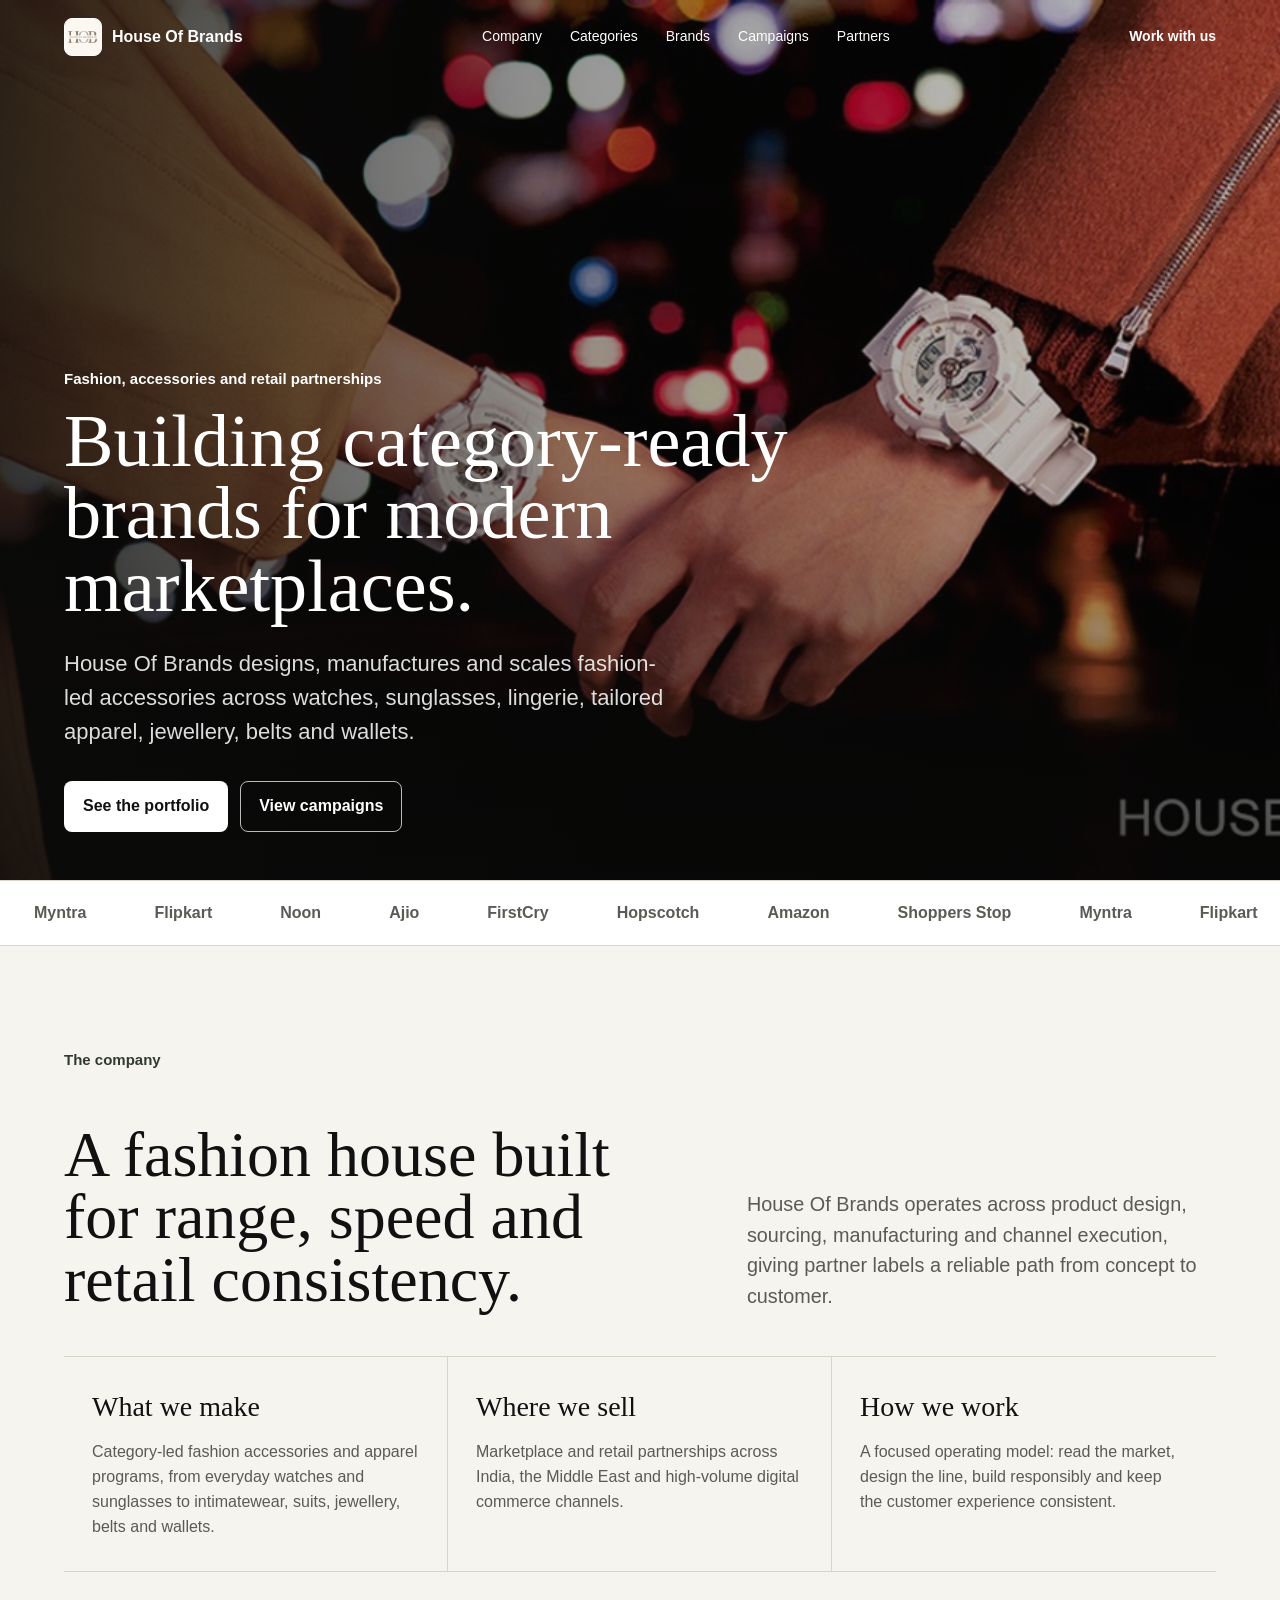
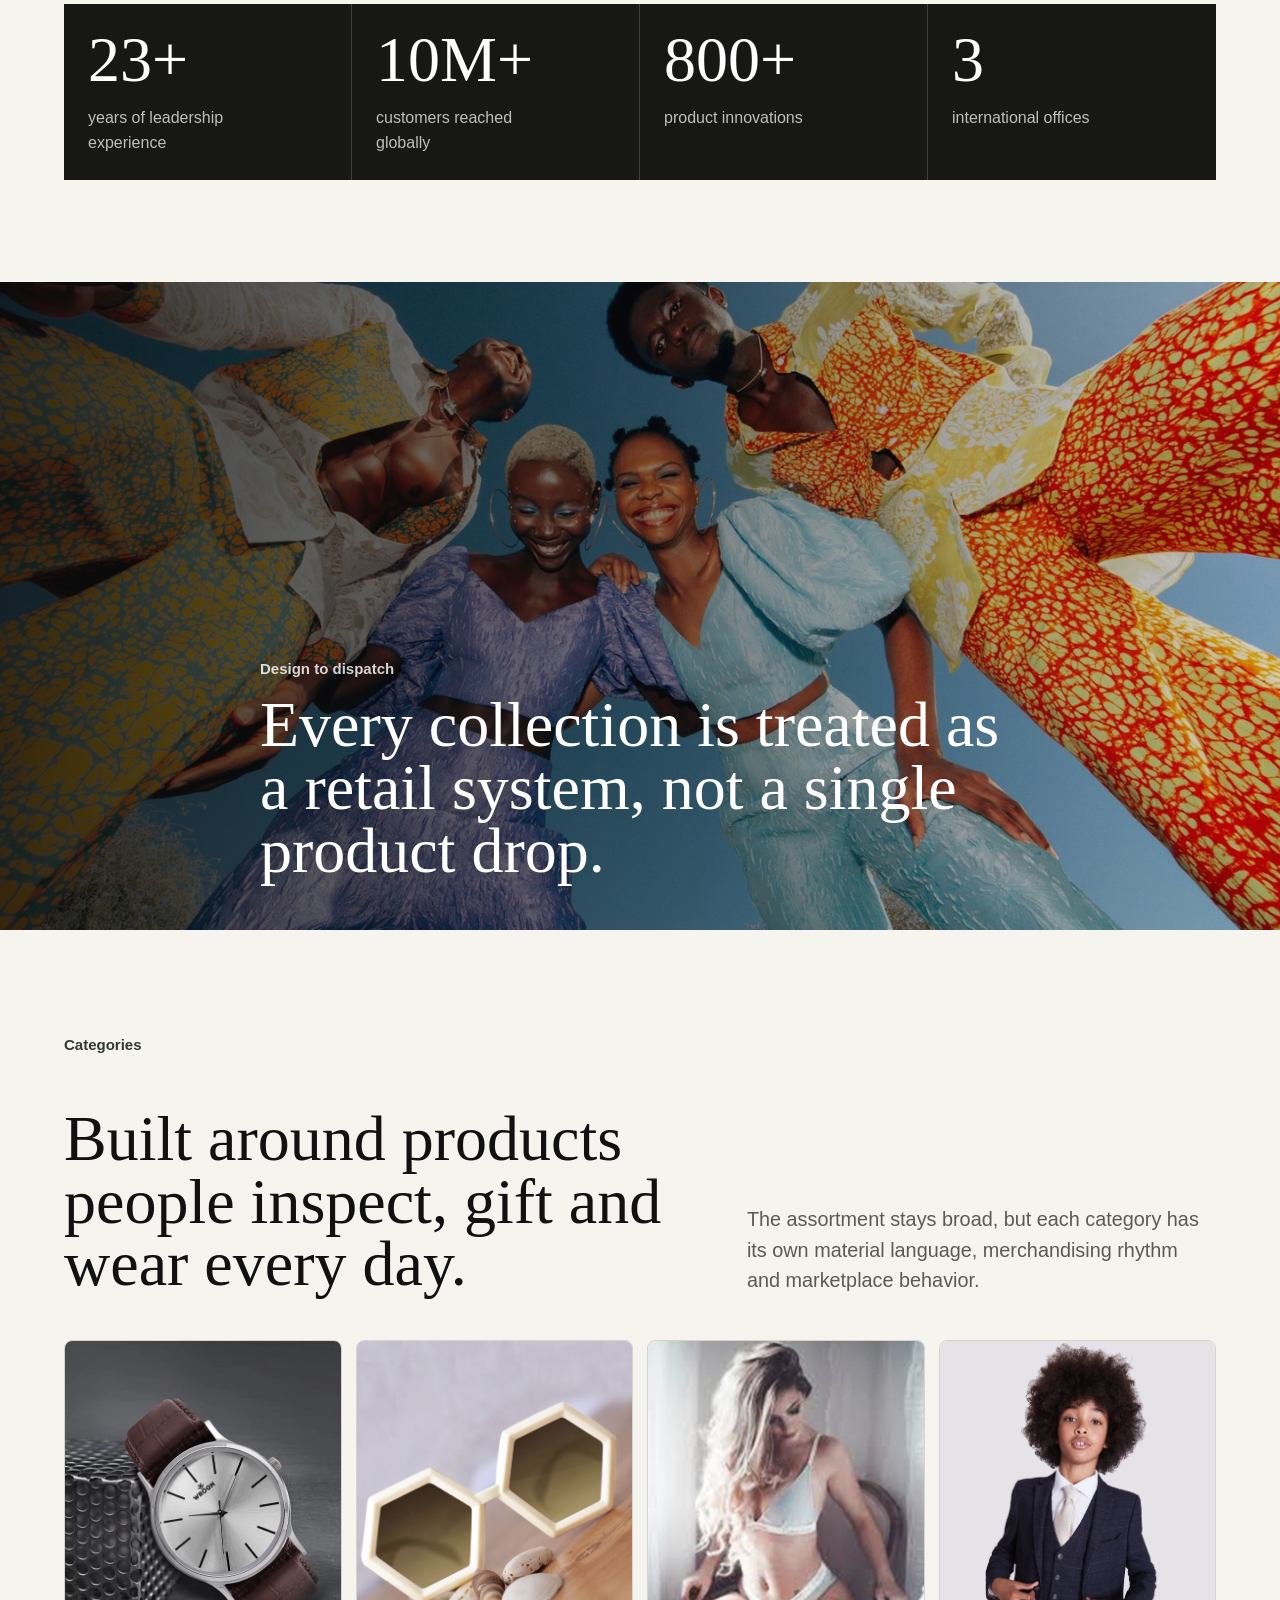
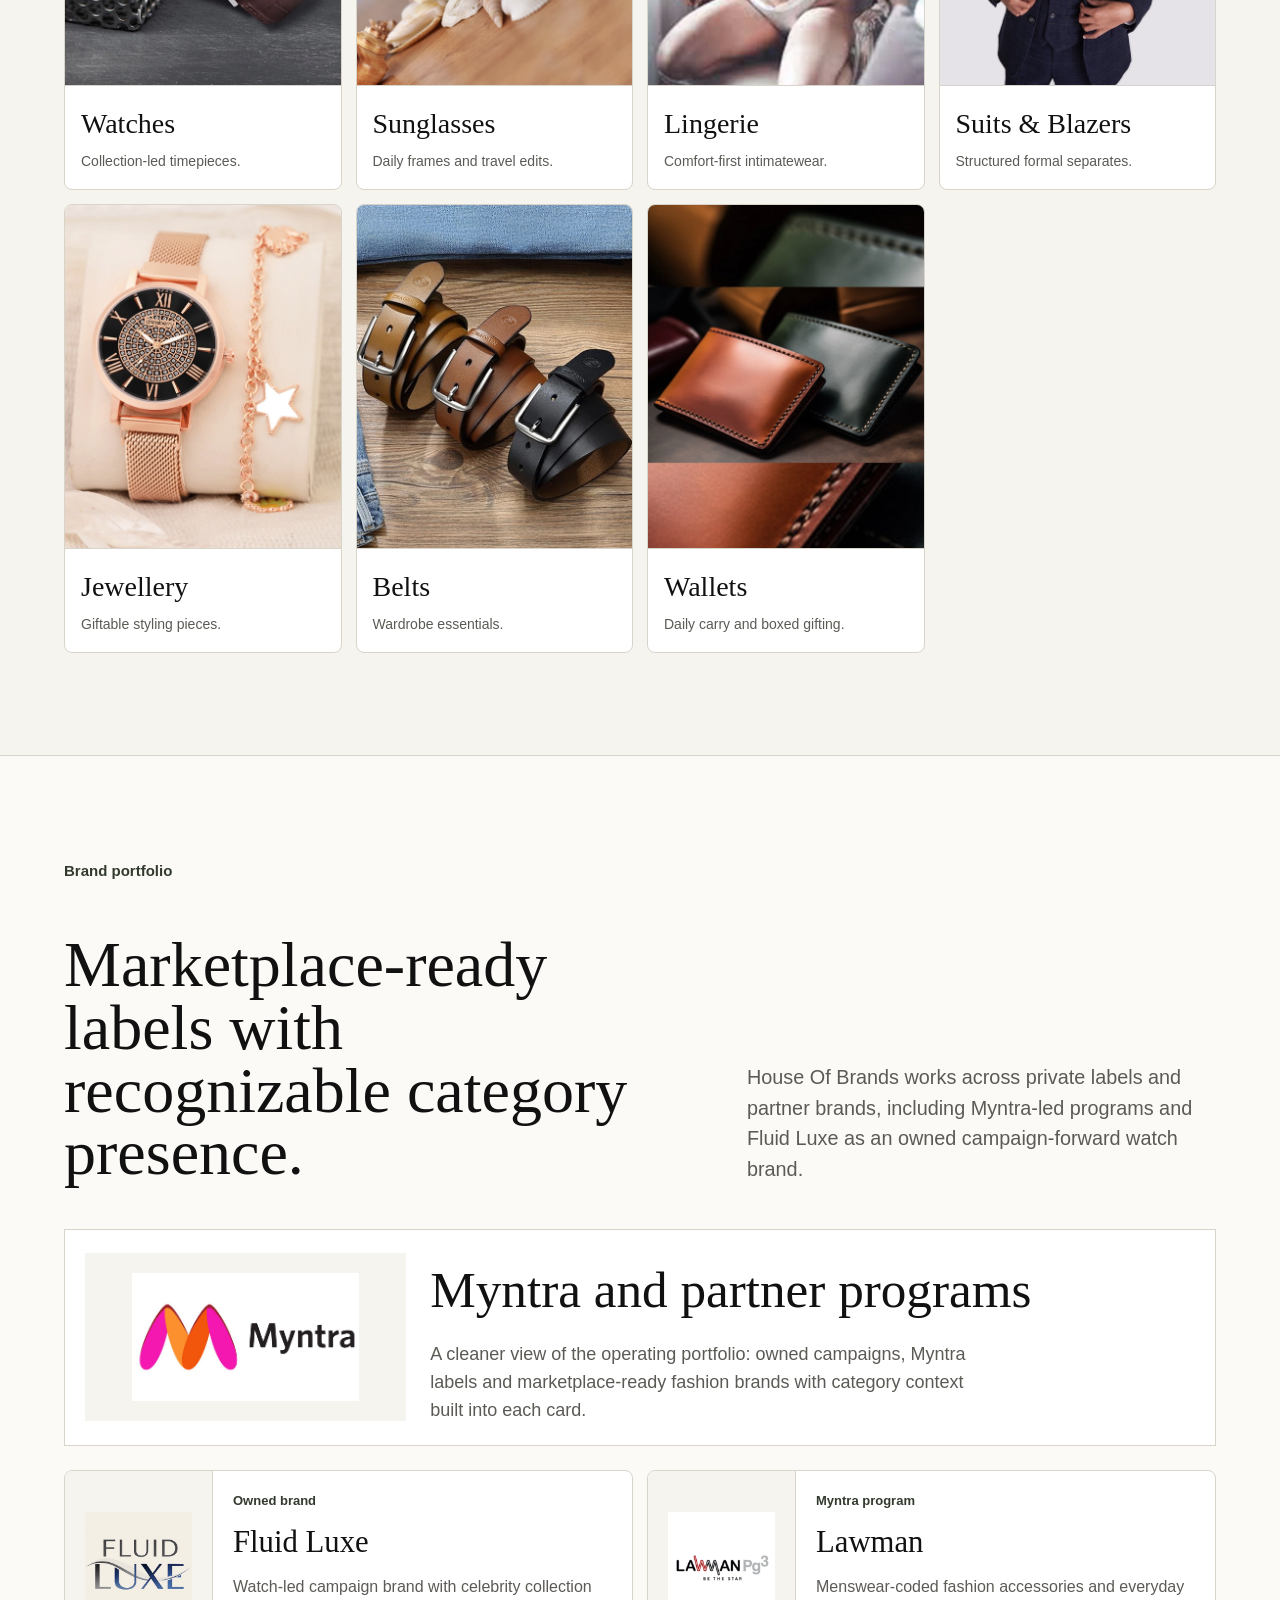
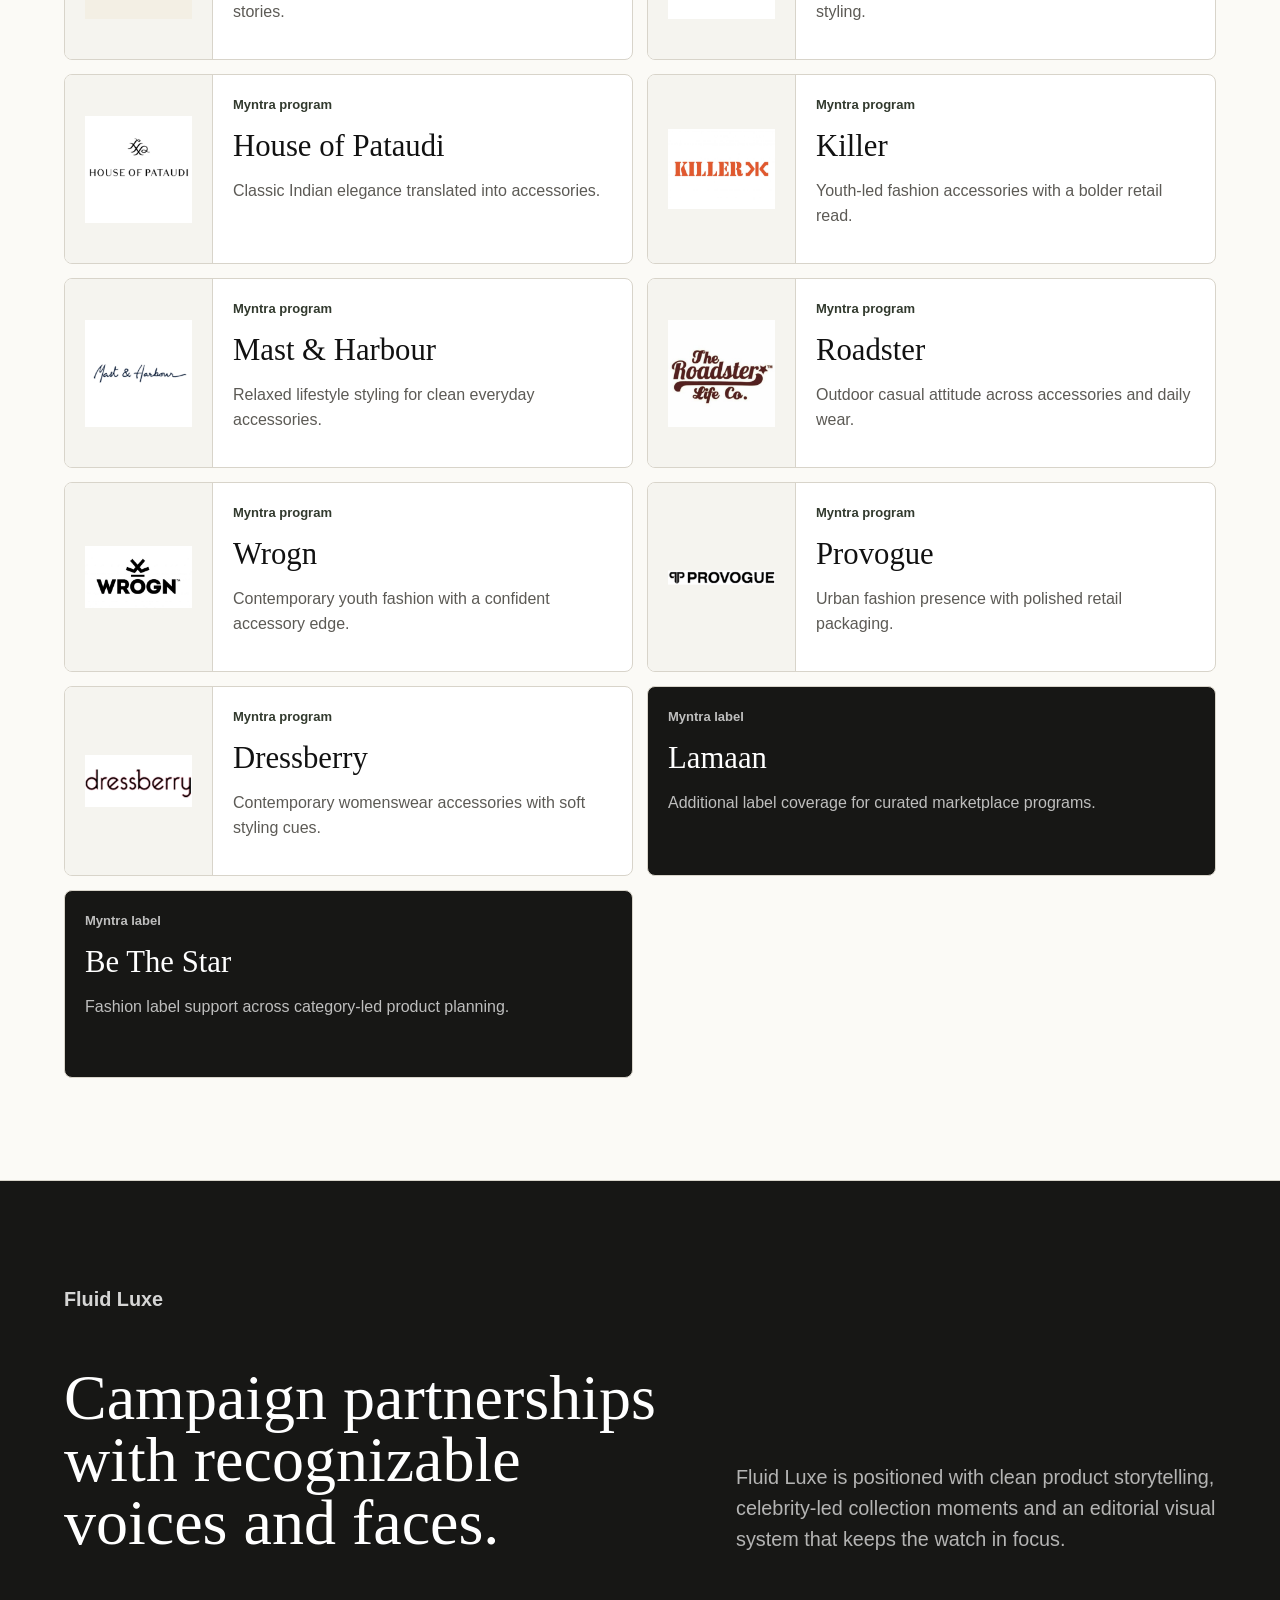
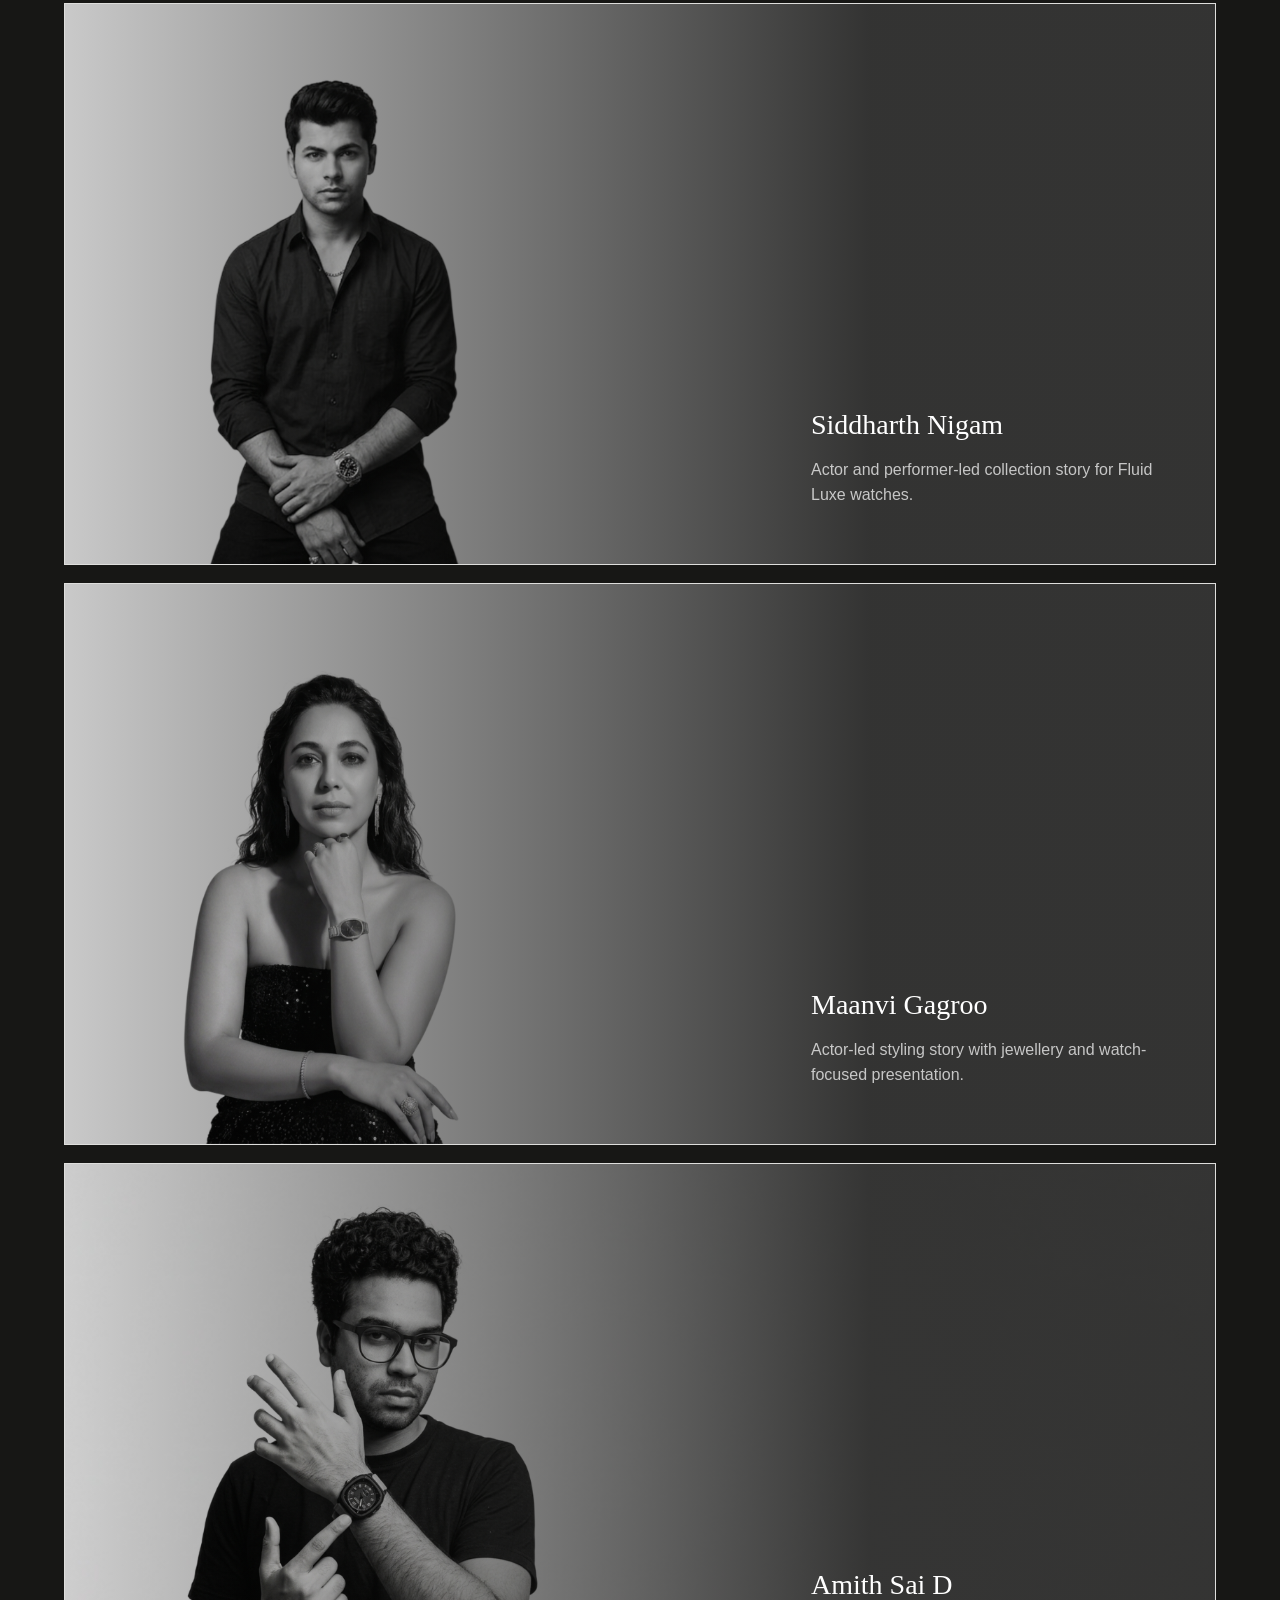
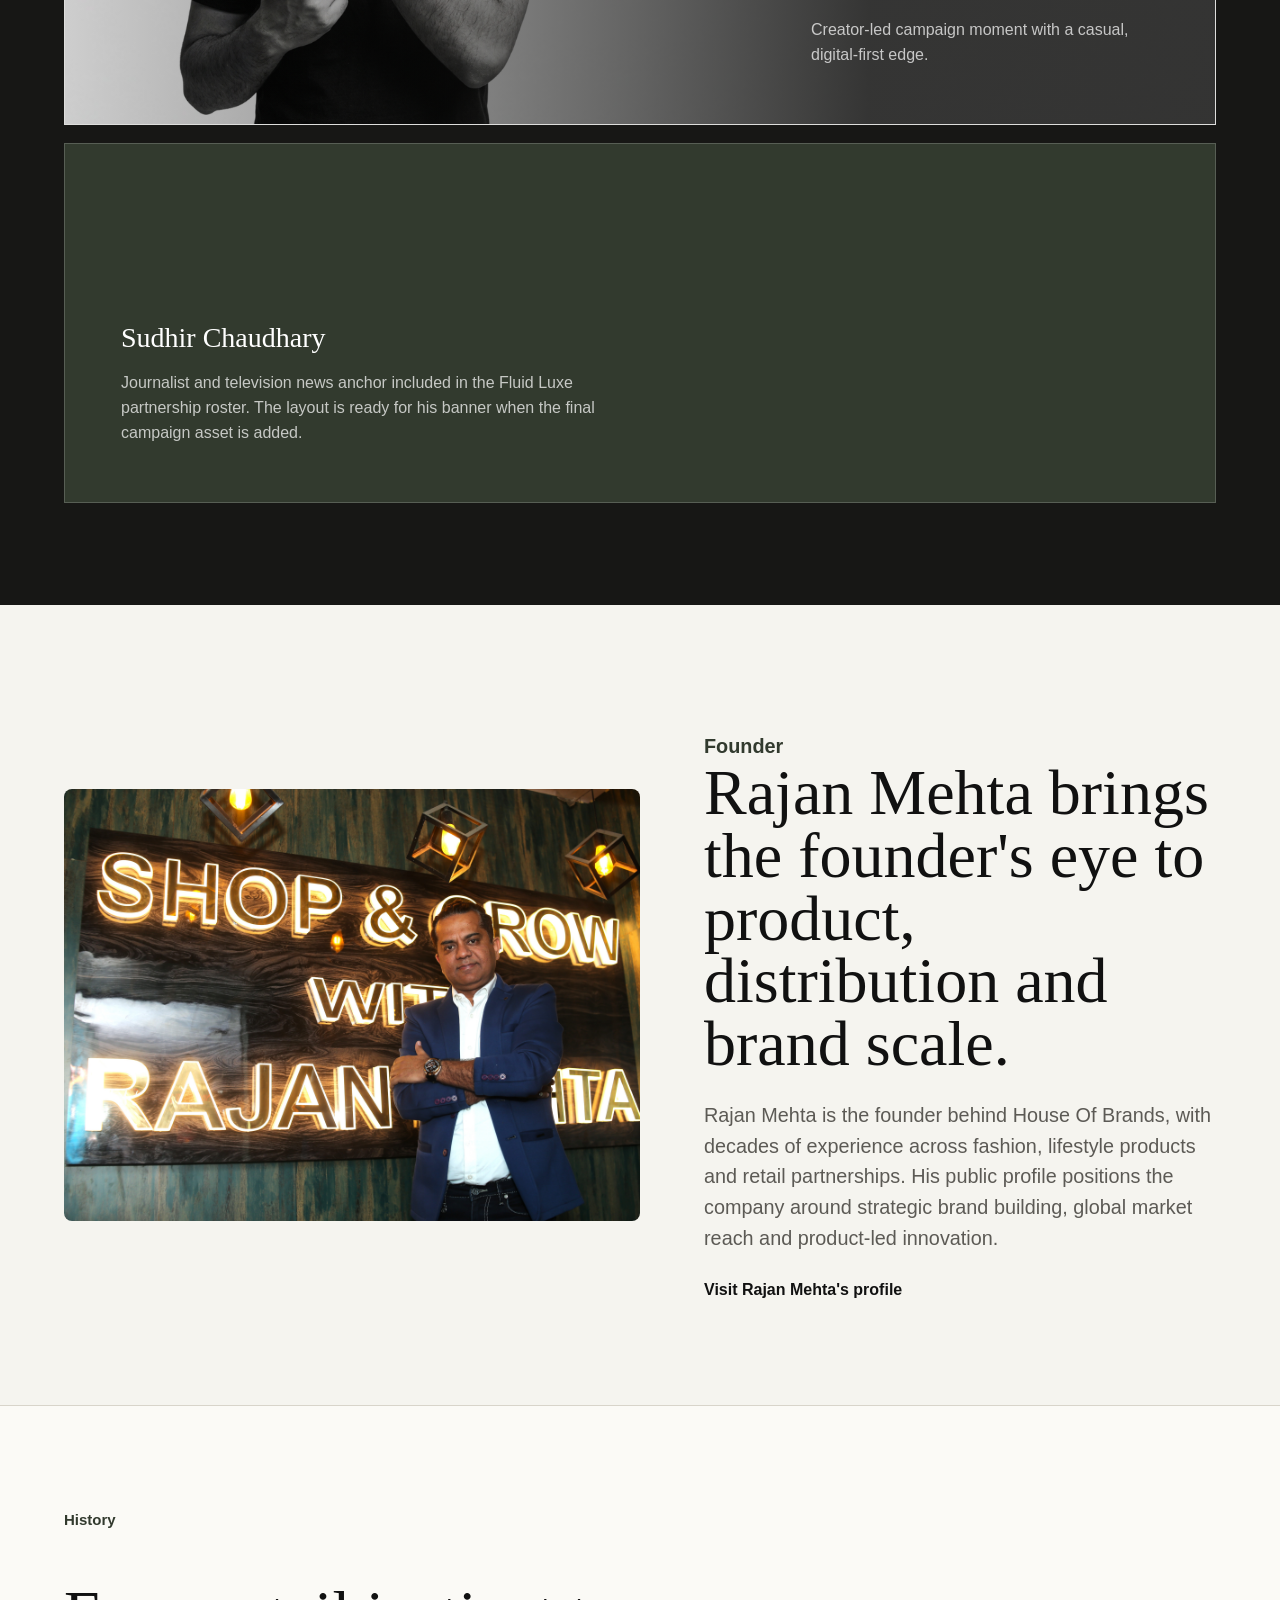
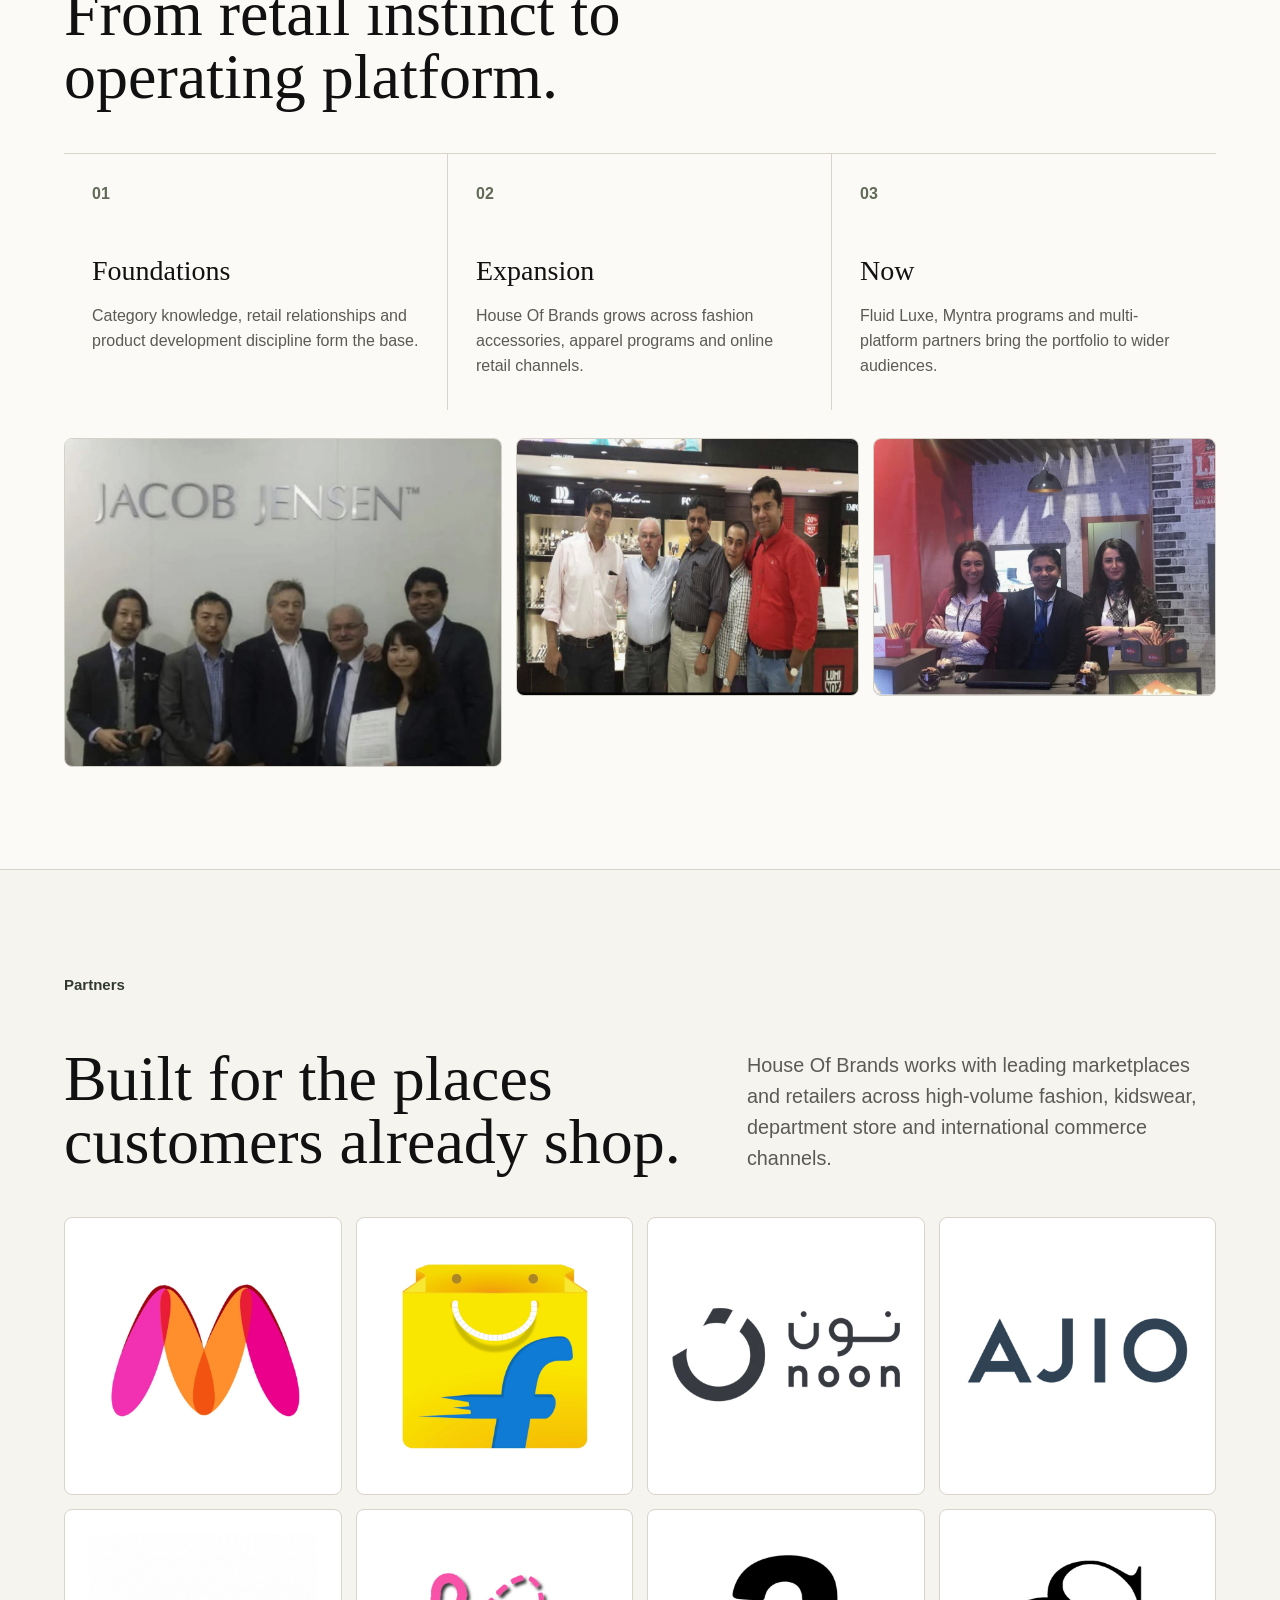
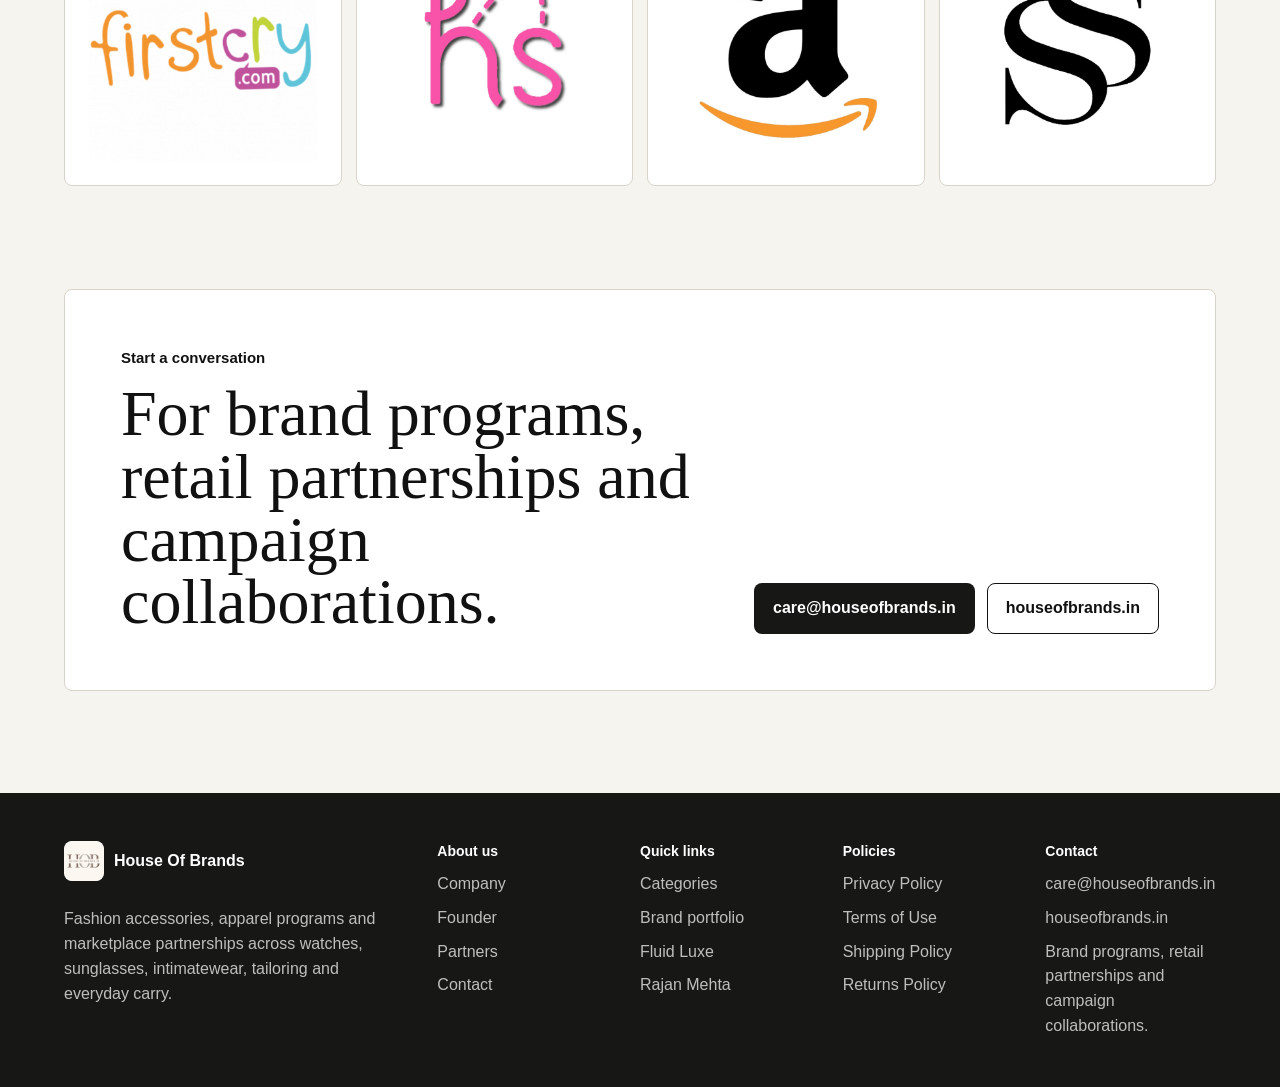
==== index.html @ 81ae0dea "init" ====
<!doctype html>
<html lang="en">
  <head>
    <meta charset="utf-8" />
    <meta name="viewport" content="width=device-width, initial-scale=1" />
    <title>House Of Brands | Fashion, Accessories and Retail Partnerships</title>
    <meta
      name="description"
      content="House Of Brands is a fashion and accessories company building watches, sunglasses, lingerie, suits, jewellery, belts, wallets and brand partnerships across leading retail platforms."
    />
    <link rel="icon" href="assets/favicons/favicon.ico" sizes="any" />
    <link rel="icon" href="assets/favicons/favicon-32x32.png" sizes="32x32" type="image/png" />
    <link rel="apple-touch-icon" href="assets/favicons/apple-touch-icon.png" />
    <link rel="preload" as="image" href="assets/hero/watches-banner.png" />
    <link rel="stylesheet" href="styles.css" />
  </head>
  <body>
    <div class="scroll-progress" aria-hidden="true"></div>

    <header class="site-header" data-header>
      <a class="brand-mark" href="#top" aria-label="House Of Brands home">
        <img class="brand-logo" src="assets/favicons/android-chrome-192x192.png" alt="" />
        <span>House Of Brands</span>
      </a>
      <nav class="site-nav" aria-label="Primary navigation">
        <a href="#company">Company</a>
        <a href="#categories">Categories</a>
        <a href="#portfolio">Brands</a>
        <a href="#campaigns">Campaigns</a>
        <a href="#partners">Partners</a>
      </nav>
      <a class="header-action" href="#contact">Work with us</a>
    </header>

    <main id="top">
      <section class="hero" aria-label="House Of Brands showcase">
        <div class="hero-slide is-active" data-hero-slide>
          <img
            src="assets/hero/watches-banner.png"
            alt="House Of Brands watch campaign"
            fetchpriority="high"
          />
        </div>
        <div class="hero-slide" data-hero-slide>
          <img src="assets/hero/sunglasses-banner.png" alt="House Of Brands sunglasses campaign" />
        </div>
        <div class="hero-slide" data-hero-slide>
          <img src="assets/hero/lingerie-banner.png" alt="House Of Brands lingerie campaign" />
        </div>

        <div class="hero-overlay">
          <div class="hero-copy reveal">
            <p class="section-kicker">Fashion, accessories and retail partnerships</p>
            <h1>Building category-ready brands for modern marketplaces.</h1>
            <p>
              House Of Brands designs, manufactures and scales fashion-led accessories across
              watches, sunglasses, lingerie, tailored apparel, jewellery, belts and wallets.
            </p>
            <div class="hero-actions">
              <a class="button button-light" href="#portfolio">See the portfolio</a>
              <a class="button button-outline-light" href="#campaigns">View campaigns</a>
            </div>
          </div>
        </div>
      </section>

      <section class="logo-marquee" aria-label="Retail partners">
        <div class="marquee-track">
          <span>Myntra</span>
          <span>Flipkart</span>
          <span>Noon</span>
          <span>Ajio</span>
          <span>FirstCry</span>
          <span>Hopscotch</span>
          <span>Amazon</span>
          <span>Shoppers Stop</span>
          <span>Myntra</span>
          <span>Flipkart</span>
          <span>Noon</span>
          <span>Ajio</span>
          <span>FirstCry</span>
          <span>Hopscotch</span>
          <span>Amazon</span>
          <span>Shoppers Stop</span>
        </div>
      </section>

      <section class="section company-section" id="company">
        <div class="section-heading reveal">
          <p class="section-kicker">The company</p>
          <h2>A fashion house built for range, speed and retail consistency.</h2>
          <p>
            House Of Brands operates across product design, sourcing, manufacturing and channel
            execution, giving partner labels a reliable path from concept to customer.
          </p>
        </div>

        <div class="company-grid">
          <article class="company-panel reveal">
            <h3>What we make</h3>
            <p>
              Category-led fashion accessories and apparel programs, from everyday watches and
              sunglasses to intimatewear, suits, jewellery, belts and wallets.
            </p>
          </article>
          <article class="company-panel reveal">
            <h3>Where we sell</h3>
            <p>
              Marketplace and retail partnerships across India, the Middle East and high-volume
              digital commerce channels.
            </p>
          </article>
          <article class="company-panel reveal">
            <h3>How we work</h3>
            <p>
              A focused operating model: read the market, design the line, build responsibly and
              keep the customer experience consistent.
            </p>
          </article>
        </div>

        <div class="scale-strip reveal" aria-label="Company highlights">
          <div>
            <strong>23+</strong>
            <span>years of leadership experience</span>
          </div>
          <div>
            <strong>10M+</strong>
            <span>customers reached globally</span>
          </div>
          <div>
            <strong>800+</strong>
            <span>product innovations</span>
          </div>
          <div>
            <strong>3</strong>
            <span>international offices</span>
          </div>
        </div>
      </section>

      <section class="image-break reveal" aria-label="Crafting fashion at House Of Brands">
        <img
          src="assets/hero/crafting-fashion.png"
          alt="House Of Brands fashion production showcase"
          loading="lazy"
          decoding="async"
        />
        <div>
          <p class="section-kicker">Design to dispatch</p>
          <h2>Every collection is treated as a retail system, not a single product drop.</h2>
        </div>
      </section>

      <section class="section categories-section" id="categories">
        <div class="section-heading reveal">
          <p class="section-kicker">Categories</p>
          <h2>Built around products people inspect, gift and wear every day.</h2>
          <p>
            The assortment stays broad, but each category has its own material language, merchandising
            rhythm and marketplace behavior.
          </p>
        </div>

        <div class="category-grid">
          <article class="category-card reveal">
            <img src="assets/categories/category-watches.png" alt="Watches by House Of Brands" loading="lazy" decoding="async" />
            <div><h3>Watches</h3><p>Collection-led timepieces.</p></div>
          </article>
          <article class="category-card reveal">
            <img
              src="assets/categories/category-sunglasses.png"
              alt="Sunglasses by House Of Brands"
              loading="lazy"
              decoding="async"
            />
            <div><h3>Sunglasses</h3><p>Daily frames and travel edits.</p></div>
          </article>
          <article class="category-card reveal">
            <img src="assets/categories/category-lingerie.png" alt="Lingerie by House Of Brands" loading="lazy" decoding="async" />
            <div><h3>Lingerie</h3><p>Comfort-first intimatewear.</p></div>
          </article>
          <article class="category-card reveal">
            <img
              src="assets/categories/category-suits.png"
              alt="Suits and blazers by House Of Brands"
              loading="lazy"
              decoding="async"
            />
            <div><h3>Suits &amp; Blazers</h3><p>Structured formal separates.</p></div>
          </article>
          <article class="category-card reveal">
            <img src="assets/categories/category-jewelry.png" alt="Jewellery by House Of Brands" loading="lazy" decoding="async" />
            <div><h3>Jewellery</h3><p>Giftable styling pieces.</p></div>
          </article>
          <article class="category-card reveal">
            <img src="assets/categories/category-belts.png" alt="Belts by House Of Brands" loading="lazy" decoding="async" />
            <div><h3>Belts</h3><p>Wardrobe essentials.</p></div>
          </article>
          <article class="category-card reveal">
            <img src="assets/categories/category-wallets.png" alt="Wallets by House Of Brands" loading="lazy" decoding="async" />
            <div><h3>Wallets</h3><p>Daily carry and boxed gifting.</p></div>
          </article>
        </div>
      </section>

      <section class="section portfolio-section" id="portfolio">
        <div class="section-heading reveal">
          <p class="section-kicker">Brand portfolio</p>
          <h2>Marketplace-ready labels with recognizable category presence.</h2>
          <p>
            House Of Brands works across private labels and partner brands, including Myntra-led
            programs and Fluid Luxe as an owned campaign-forward watch brand.
          </p>
        </div>

        <div class="brand-studio reveal">
          <div class="brand-studio-logo">
            <img src="assets/brands/myntra.png" alt="Myntra brand collaboration artwork" loading="lazy" decoding="async" />
          </div>
          <div class="brand-studio-copy">
            <h3>Myntra and partner programs</h3>
            <p>
              A cleaner view of the operating portfolio: owned campaigns, Myntra labels and
              marketplace-ready fashion brands with category context built into each card.
            </p>
          </div>
        </div>

        <div class="brand-grid">
          <article class="brand-card reveal" tabindex="0">
            <div class="brand-art">
              <img src="assets/brands/fluid-luxe.jpg" alt="Fluid Luxe brand artwork" loading="lazy" decoding="async" />
            </div>
            <div class="brand-info">
              <p>Owned brand</p>
              <h3>Fluid Luxe</h3>
              <span>Watch-led campaign brand with celebrity collection stories.</span>
              <div class="brand-extra">Focus: watches, gifting edits, creator-led launch assets.</div>
            </div>
          </article>
          <article class="brand-card reveal" tabindex="0">
            <div class="brand-art">
              <img src="assets/brands/brand-lawman.png" alt="Lawman brand artwork" loading="lazy" decoding="async" />
            </div>
            <div class="brand-info">
              <p>Myntra program</p>
              <h3>Lawman</h3>
              <span>Menswear-coded fashion accessories and everyday styling.</span>
              <div class="brand-extra">Focus: watches, belts and sharp daily wardrobe cues.</div>
            </div>
          </article>
          <article class="brand-card reveal" tabindex="0">
            <div class="brand-art">
              <img src="assets/brands/brand-house-of-pataudi.png" alt="House of Pataudi brand artwork" loading="lazy" decoding="async" />
            </div>
            <div class="brand-info">
              <p>Myntra program</p>
              <h3>House of Pataudi</h3>
              <span>Classic Indian elegance translated into accessories.</span>
              <div class="brand-extra">Focus: festive, formal and refined accessory stories.</div>
            </div>
          </article>
          <article class="brand-card reveal" tabindex="0">
            <div class="brand-art">
              <img src="assets/brands/brand-killer.png" alt="Killer brand artwork" loading="lazy" decoding="async" />
            </div>
            <div class="brand-info">
              <p>Myntra program</p>
              <h3>Killer</h3>
              <span>Youth-led fashion accessories with a bolder retail read.</span>
              <div class="brand-extra">Focus: statement product capsules and marketplace volume.</div>
            </div>
          </article>
          <article class="brand-card reveal" tabindex="0">
            <div class="brand-art">
              <img src="assets/brands/brand-mast-harbour.png" alt="Mast and Harbour brand artwork" loading="lazy" decoding="async" />
            </div>
            <div class="brand-info">
              <p>Myntra program</p>
              <h3>Mast &amp; Harbour</h3>
              <span>Relaxed lifestyle styling for clean everyday accessories.</span>
              <div class="brand-extra">Focus: casual, coastal and weekday product language.</div>
            </div>
          </article>
          <article class="brand-card reveal" tabindex="0">
            <div class="brand-art">
              <img src="assets/brands/brand-roadster.png" alt="Roadster brand artwork" loading="lazy" decoding="async" />
            </div>
            <div class="brand-info">
              <p>Myntra program</p>
              <h3>Roadster</h3>
              <span>Outdoor casual attitude across accessories and daily wear.</span>
              <div class="brand-extra">Focus: rugged watches, wallets and travel-led styling.</div>
            </div>
          </article>
          <article class="brand-card reveal" tabindex="0">
            <div class="brand-art">
              <img src="assets/brands/brand-wrogn.png" alt="Wrogn brand artwork" loading="lazy" decoding="async" />
            </div>
            <div class="brand-info">
              <p>Myntra program</p>
              <h3>Wrogn</h3>
              <span>Contemporary youth fashion with a confident accessory edge.</span>
              <div class="brand-extra">Focus: bold watches, sunglasses and giftable sets.</div>
            </div>
          </article>
          <article class="brand-card reveal" tabindex="0">
            <div class="brand-art">
              <img src="assets/brands/brand-provogue.png" alt="Provogue brand artwork" loading="lazy" decoding="async" />
            </div>
            <div class="brand-info">
              <p>Myntra program</p>
              <h3>Provogue</h3>
              <span>Urban fashion presence with polished retail packaging.</span>
              <div class="brand-extra">Focus: formal accessories and trend-led gifting.</div>
            </div>
          </article>
          <article class="brand-card reveal" tabindex="0">
            <div class="brand-art">
              <img src="assets/brands/brand-dressberry.png" alt="Dressberry brand artwork" loading="lazy" decoding="async" />
            </div>
            <div class="brand-info">
              <p>Myntra program</p>
              <h3>Dressberry</h3>
              <span>Contemporary womenswear accessories with soft styling cues.</span>
              <div class="brand-extra">Focus: watches, jewellery and feminine gifting edits.</div>
            </div>
          </article>
          <article class="brand-card text-brand reveal" tabindex="0">
            <div class="brand-info">
              <p>Myntra label</p>
              <h3>Lamaan</h3>
              <span>Additional label coverage for curated marketplace programs.</span>
              <div class="brand-extra">Ready for artwork when final brand assets are supplied.</div>
            </div>
          </article>
          <article class="brand-card text-brand reveal" tabindex="0">
            <div class="brand-info">
              <p>Myntra label</p>
              <h3>Be The Star</h3>
              <span>Fashion label support across category-led product planning.</span>
              <div class="brand-extra">Ready for artwork when final brand assets are supplied.</div>
            </div>
          </article>
        </div>
      </section>

      <section class="campaign-section" id="campaigns">
        <div class="campaign-intro reveal">
          <p class="section-kicker">Fluid Luxe</p>
          <h2>Campaign partnerships with recognizable voices and faces.</h2>
          <p>
            Fluid Luxe is positioned with clean product storytelling, celebrity-led collection
            moments and an editorial visual system that keeps the watch in focus.
          </p>
        </div>

        <div class="campaign-stack" aria-label="Fluid Luxe campaign partners">
          <article class="campaign-card reveal">
            <img
              src="assets/campaigns/siddharth-nigam.png"
              alt="Siddharth Nigam for Fluid Luxe"
              loading="lazy"
              decoding="async"
            />
            <div>
              <h3>Siddharth Nigam</h3>
              <p>Actor and performer-led collection story for Fluid Luxe watches.</p>
            </div>
          </article>
          <article class="campaign-card reveal">
            <img
              src="assets/campaigns/maanvi-gagroo.png"
              alt="Maanvi Gagroo for Fluid Luxe"
              loading="lazy"
              decoding="async"
            />
            <div>
              <h3>Maanvi Gagroo</h3>
              <p>Actor-led styling story with jewellery and watch-focused presentation.</p>
            </div>
          </article>
          <article class="campaign-card reveal">
            <img
              src="assets/campaigns/amith-sai-d.png"
              alt="Amith Sai D for Fluid Luxe"
              loading="lazy"
              decoding="async"
            />
            <div>
              <h3>Amith Sai D</h3>
              <p>Creator-led campaign moment with a casual, digital-first edge.</p>
            </div>
          </article>
          <article class="campaign-card campaign-card-text reveal">
            <div>
              <h3>Sudhir Chaudhary</h3>
              <p>
                Journalist and television news anchor included in the Fluid Luxe partnership roster.
                The layout is ready for his banner when the final campaign asset is added.
              </p>
            </div>
          </article>
        </div>
      </section>

      <section class="section founder-section" id="founder">
        <div class="founder-photo reveal">
          <img
            src="assets/founder/rajan-mehta-founder.jpg"
            alt="Rajan Mehta, founder of House Of Brands"
            loading="lazy"
            decoding="async"
          />
        </div>
        <div class="founder-copy reveal">
          <p class="section-kicker">Founder</p>
          <h2>Rajan Mehta brings the founder's eye to product, distribution and brand scale.</h2>
          <p>
            Rajan Mehta is the founder behind House Of Brands, with decades of experience across
            fashion, lifestyle products and retail partnerships. His public profile positions the
            company around strategic brand building, global market reach and product-led innovation.
          </p>
          <a class="text-link" href="https://www.rajanmehta.in/" target="_blank" rel="noreferrer">
            Visit Rajan Mehta's profile
          </a>
        </div>
      </section>

      <section class="section history-section" aria-label="House Of Brands history">
        <div class="section-heading reveal">
          <p class="section-kicker">History</p>
          <h2>From retail instinct to operating platform.</h2>
        </div>
        <div class="timeline">
          <article class="timeline-item reveal">
            <span>01</span>
            <h3>Foundations</h3>
            <p>Category knowledge, retail relationships and product development discipline form the base.</p>
          </article>
          <article class="timeline-item reveal">
            <span>02</span>
            <h3>Expansion</h3>
            <p>House Of Brands grows across fashion accessories, apparel programs and online retail channels.</p>
          </article>
          <article class="timeline-item reveal">
            <span>03</span>
            <h3>Now</h3>
            <p>Fluid Luxe, Myntra programs and multi-platform partners bring the portfolio to wider audiences.</p>
          </article>
        </div>

        <div class="history-media reveal" aria-label="International brand development history">
          <img
            src="assets/international/jacob-jensen.png"
            alt="International watch brand development meeting"
            loading="lazy"
            decoding="async"
          />
          <img
            src="assets/international/global-work-1.jpg"
            alt="Retail watch partnership visit"
            loading="lazy"
            decoding="async"
          />
          <img
            src="assets/international/global-work-2.jpg"
            alt="International fashion and accessories business meeting"
            loading="lazy"
            decoding="async"
          />
        </div>
      </section>

      <section class="section partners-section" id="partners">
        <div class="section-heading reveal">
          <p class="section-kicker">Partners</p>
          <h2>Built for the places customers already shop.</h2>
          <p>
            House Of Brands works with leading marketplaces and retailers across high-volume fashion,
            kidswear, department store and international commerce channels.
          </p>
        </div>

        <div class="partner-grid">
          <img class="reveal" src="assets/partners/myntra.jpg" alt="Myntra" loading="lazy" decoding="async" />
          <img class="reveal" src="assets/partners/flipkart.jpg" alt="Flipkart" loading="lazy" decoding="async" />
          <img class="reveal" src="assets/partners/noon.jpg" alt="Noon" loading="lazy" decoding="async" />
          <img class="reveal" src="assets/partners/ajio.jpg" alt="Ajio" loading="lazy" decoding="async" />
          <img class="reveal" src="assets/partners/firstcry.jpg" alt="FirstCry" loading="lazy" decoding="async" />
          <img class="reveal" src="assets/partners/hopscotch.jpg" alt="Hopscotch" loading="lazy" decoding="async" />
          <img class="reveal" src="assets/partners/amazon.jpg" alt="Amazon" loading="lazy" decoding="async" />
          <img
            class="reveal"
            src="assets/partners/shoppers-stop.jpg"
            alt="Shoppers Stop"
            loading="lazy"
            decoding="async"
          />
        </div>
      </section>

      <section class="contact-section" id="contact">
        <div class="contact-panel reveal">
          <div>
            <p class="section-kicker">Start a conversation</p>
            <h2>For brand programs, retail partnerships and campaign collaborations.</h2>
          </div>
          <div class="contact-actions">
            <a class="button button-dark" href="mailto:care@houseofbrands.in">care@houseofbrands.in</a>
            <a class="button button-outline-dark" href="https://www.houseofbrands.in/" target="_blank" rel="noreferrer">
              houseofbrands.in
            </a>
          </div>
        </div>
      </section>
    </main>

    <footer class="site-footer">
      <div class="footer-about">
        <a class="footer-logo" href="#top" aria-label="House Of Brands home">
          <img src="assets/favicons/android-chrome-192x192.png" alt="" />
          <span>House Of Brands</span>
        </a>
        <p>
          Fashion accessories, apparel programs and marketplace partnerships across watches,
          sunglasses, intimatewear, tailoring and everyday carry.
        </p>
      </div>

      <nav class="footer-column" aria-label="Footer company links">
        <h2>About us</h2>
        <a href="#company">Company</a>
        <a href="#founder">Founder</a>
        <a href="#partners">Partners</a>
        <a href="#contact">Contact</a>
      </nav>

      <nav class="footer-column" aria-label="Footer quick links">
        <h2>Quick links</h2>
        <a href="#categories">Categories</a>
        <a href="#portfolio">Brand portfolio</a>
        <a href="#campaigns">Fluid Luxe</a>
        <a href="https://www.rajanmehta.in/" target="_blank" rel="noreferrer">Rajan Mehta</a>
      </nav>

      <nav class="footer-column" aria-label="Footer policy links">
        <h2>Policies</h2>
        <a href="privacy-policy.html">Privacy Policy</a>
        <a href="terms.html">Terms of Use</a>
        <a href="shipping-policy.html">Shipping Policy</a>
        <a href="returns-policy.html">Returns Policy</a>
      </nav>

      <div class="footer-column">
        <h2>Contact</h2>
        <a href="mailto:care@houseofbrands.in">care@houseofbrands.in</a>
        <a href="https://www.houseofbrands.in/" target="_blank" rel="noreferrer">houseofbrands.in</a>
        <p>Brand programs, retail partnerships and campaign collaborations.</p>
      </div>
    </footer>

    <script src="script.js"></script>
  </body>
</html>
---- styles.css ----
:root {
  --ink: #111111;
  --muted-ink: #5c5a55;
  --paper: #f5f4ef;
  --paper-deep: #e8e5dc;
  --surface: #ffffff;
  --line: #d8d4ca;
  --olive: #606a57;
  --olive-dark: #323a2e;
  --charcoal: #171715;
  --cream: #fbfaf6;
  --radius: 8px;
  --section-x: clamp(20px, 5vw, 76px);
  --section-y: clamp(64px, 8vw, 112px);
  --content-max: 1440px;
  --font-display: Georgia, "Times New Roman", serif;
  --font-body: "Avenir Next", "Helvetica Neue", Helvetica, sans-serif;
}

* {
  box-sizing: border-box;
}

html {
  scroll-behavior: smooth;
  overflow-x: hidden;
}

body {
  margin: 0;
  background: var(--paper);
  color: var(--ink);
  font-family: var(--font-body);
  font-size: 16px;
  line-height: 1.55;
  text-rendering: optimizeLegibility;
  overflow-x: hidden;
}

body.no-motion *,
body.no-motion *::before,
body.no-motion *::after {
  animation-duration: 1ms !important;
  animation-iteration-count: 1 !important;
  scroll-behavior: auto !important;
  transition-duration: 1ms !important;
}

img {
  display: block;
  max-width: 100%;
  height: auto;
}

a {
  color: inherit;
  text-decoration: none;
}

button {
  font: inherit;
}

.scroll-progress {
  position: fixed;
  inset: 0 auto auto 0;
  z-index: 80;
  width: var(--scroll-progress, 0);
  height: 3px;
  background: var(--olive);
}

.site-header {
  position: fixed;
  inset: 0 0 auto;
  z-index: 70;
  display: grid;
  grid-template-columns: auto 1fr auto;
  align-items: center;
  gap: 24px;
  padding: 18px var(--section-x);
  color: #ffffff;
  transition: background 180ms ease, color 180ms ease, border-color 180ms ease, padding 180ms ease;
}

.site-header > * {
  min-width: 0;
}

.site-header.is-scrolled {
  padding-block: 12px;
  color: var(--ink);
  background: rgba(245, 244, 239, 0.96);
  border-bottom: 1px solid var(--line);
}

.brand-mark {
  display: inline-flex;
  align-items: center;
  gap: 10px;
  font-weight: 700;
}

.brand-logo {
  display: block;
  width: 38px;
  height: 38px;
  object-fit: contain;
  border: 1px solid currentColor;
  border-radius: var(--radius);
  background: rgba(255, 255, 255, 0.9);
}

.site-nav {
  justify-self: center;
  display: flex;
  align-items: center;
  gap: clamp(14px, 2.2vw, 28px);
  color: inherit;
  font-size: 14px;
}

.site-nav a,
.header-action,
.text-link {
  text-underline-offset: 5px;
}

.site-nav a:hover,
.header-action:hover,
.text-link:hover {
  text-decoration: underline;
}

.header-action {
  font-size: 14px;
  font-weight: 700;
}

.hero {
  position: relative;
  min-height: clamp(620px, 100svh, 880px);
  overflow: hidden;
  background: var(--charcoal);
  color: #ffffff;
}

.hero::after {
  content: "";
  position: absolute;
  inset: 0;
  z-index: 2;
  background:
    linear-gradient(90deg, rgba(11, 11, 10, 0.84) 0%, rgba(11, 11, 10, 0.42) 46%, rgba(11, 11, 10, 0.2) 100%),
    linear-gradient(0deg, rgba(11, 11, 10, 0.52), rgba(11, 11, 10, 0) 46%);
  pointer-events: none;
}

.hero-slide {
  position: absolute;
  inset: 0;
  opacity: 0;
  transform: scale(1.02);
  transition: opacity 900ms ease, transform 1400ms ease;
}

.hero-slide.is-active {
  opacity: 1;
  transform: scale(1);
}

.hero-slide img {
  width: 100%;
  height: 100%;
  object-fit: cover;
  object-position: center;
}

.hero-slide:nth-child(1) img {
  object-position: 58% center;
}

.hero-slide:nth-child(2) img {
  object-position: 48% center;
}

.hero-slide:nth-child(3) img {
  object-position: 56% center;
}

.hero-overlay {
  position: relative;
  z-index: 3;
  display: grid;
  min-height: clamp(620px, 100svh, 880px);
  align-items: end;
  max-width: var(--content-max);
  margin: 0 auto;
  padding: clamp(104px, 12vh, 136px) var(--section-x) 48px;
}

.hero-copy {
  width: min(100%, 860px);
  min-width: 0;
}

.section-kicker {
  margin: 0 0 14px;
  color: inherit;
  font-size: 15px;
  font-weight: 700;
}

.hero h1,
.section-heading h2,
.image-break h2,
.campaign-intro h2,
.founder-copy h2,
.contact-panel h2 {
  margin: 0;
  font-family: var(--font-display);
  font-weight: 500;
  line-height: 0.98;
}

.hero h1 {
  max-width: 860px;
  font-size: clamp(46px, 5.8vw, 84px);
  overflow-wrap: anywhere;
}

.hero-copy > p:not(.section-kicker) {
  max-width: 610px;
  margin: 24px 0 0;
  color: rgba(255, 255, 255, 0.86);
  font-size: clamp(18px, 2vw, 22px);
  overflow-wrap: anywhere;
}

.hero-actions,
.contact-actions {
  display: flex;
  flex-wrap: wrap;
  gap: 12px;
  margin-top: 32px;
}

.button {
  display: inline-flex;
  align-items: center;
  justify-content: center;
  min-height: 46px;
  padding: 12px 18px;
  border-radius: var(--radius);
  border: 1px solid transparent;
  font-weight: 700;
  transition: background 160ms ease, border-color 160ms ease, color 160ms ease;
}

.button-light {
  color: var(--ink);
  background: #ffffff;
}

.button-light:hover {
  background: var(--paper);
}

.button-outline-light {
  color: #ffffff;
  border-color: rgba(255, 255, 255, 0.72);
}

.button-outline-light:hover {
  background: rgba(255, 255, 255, 0.14);
}

.button-dark {
  color: #ffffff;
  background: var(--charcoal);
}

.button-dark:hover {
  background: var(--olive-dark);
}

.button-outline-dark {
  color: var(--ink);
  border-color: var(--ink);
}

.button-outline-dark:hover {
  color: #ffffff;
  background: var(--charcoal);
}

.logo-marquee {
  overflow: hidden;
  border-block: 1px solid var(--line);
  background: var(--surface);
}

.marquee-track {
  display: flex;
  width: max-content;
  animation: marquee 32s linear infinite;
}

.marquee-track span {
  display: inline-flex;
  align-items: center;
  min-height: 64px;
  padding: 0 34px;
  color: var(--muted-ink);
  font-weight: 700;
  white-space: nowrap;
}

.logo-marquee:hover .marquee-track {
  animation-play-state: paused;
}

@keyframes marquee {
  from {
    transform: translateX(0);
  }
  to {
    transform: translateX(-50%);
  }
}

.section {
  padding: var(--section-y) var(--section-x);
}

.section-heading {
  display: grid;
  grid-template-columns: minmax(0, 0.95fr) minmax(320px, 0.72fr);
  gap: clamp(24px, 5vw, 76px);
  align-items: end;
  max-width: var(--content-max);
  margin-inline: auto;
  margin-bottom: 44px;
}

.section-heading .section-kicker {
  grid-column: 1 / -1;
  margin-bottom: -12px;
  color: var(--olive-dark);
}

.section-heading h2,
.campaign-intro h2,
.founder-copy h2,
.image-break h2,
.contact-panel h2 {
  font-size: clamp(36px, 5vw, 70px);
}

.section-heading p:not(.section-kicker),
.campaign-intro p,
.founder-copy p,
.image-break p:not(.section-kicker),
.contact-panel p:not(.section-kicker) {
  margin: 0;
  color: var(--muted-ink);
  font-size: clamp(17px, 1.55vw, 20px);
}

.company-grid {
  display: grid;
  grid-template-columns: repeat(3, minmax(0, 1fr));
  max-width: var(--content-max);
  margin-inline: auto;
  border-top: 1px solid var(--line);
  border-bottom: 1px solid var(--line);
}

.company-panel {
  padding: 28px 28px 32px;
  border-right: 1px solid var(--line);
}

.company-panel:last-child {
  border-right: 0;
}

.company-panel h3,
.category-card h3,
.brand-card h3,
.campaign-card h3,
.timeline-item h3 {
  margin: 0;
  font-family: var(--font-display);
  font-size: 28px;
  font-weight: 500;
}

.company-panel p,
.category-card p,
.brand-card p,
.campaign-card p,
.timeline-item p {
  margin: 12px 0 0;
  color: var(--muted-ink);
}

.scale-strip {
  display: grid;
  grid-template-columns: repeat(4, minmax(0, 1fr));
  max-width: var(--content-max);
  margin-inline: auto;
  margin-top: 32px;
  background: var(--charcoal);
  color: #ffffff;
}

.scale-strip div {
  min-height: 148px;
  padding: 24px;
  border-right: 1px solid rgba(255, 255, 255, 0.18);
}

.scale-strip div:last-child {
  border-right: 0;
}

.scale-strip strong {
  display: block;
  font-family: var(--font-display);
  font-size: clamp(36px, 5vw, 64px);
  font-weight: 500;
  line-height: 1;
}

.scale-strip span {
  display: block;
  max-width: 180px;
  margin-top: 14px;
  color: rgba(255, 255, 255, 0.72);
}

.image-break {
  position: relative;
  min-height: clamp(480px, 72svh, 760px);
  display: grid;
  align-items: end;
  padding: 48px var(--section-x);
  overflow: hidden;
  color: #ffffff;
  background: var(--charcoal);
}

.image-break::after {
  content: "";
  position: absolute;
  inset: 0;
  background: linear-gradient(90deg, rgba(12, 12, 12, 0.82), rgba(12, 12, 12, 0.16));
}

.image-break img {
  position: absolute;
  inset: 0;
  width: 100%;
  height: 100%;
  object-fit: cover;
  object-position: center;
}

.image-break div {
  position: relative;
  z-index: 1;
  width: min(100%, 760px);
  max-width: var(--content-max);
  margin-inline: auto;
}

.image-break p {
  color: rgba(255, 255, 255, 0.82);
}

.category-grid {
  display: grid;
  grid-template-columns: repeat(4, minmax(0, 1fr));
  gap: 14px;
  max-width: var(--content-max);
  margin-inline: auto;
}

.category-card {
  display: grid;
  grid-template-rows: auto 1fr;
  overflow: hidden;
  background: var(--surface);
  border: 1px solid var(--line);
  border-radius: var(--radius);
}

.category-card img {
  width: 100%;
  aspect-ratio: 4 / 5;
  height: auto;
  object-fit: cover;
  object-position: center top;
  border-bottom: 1px solid var(--line);
  filter: saturate(0.92);
}

.category-card div {
  padding: 16px;
}

.category-card p {
  margin-top: 6px;
  color: var(--muted-ink);
  font-size: 14px;
}

.category-card:hover {
  border-color: var(--olive);
}

.portfolio-section {
  background: var(--cream);
  border-block: 1px solid var(--line);
}

.brand-studio {
  display: grid;
  grid-template-columns: minmax(220px, 0.42fr) minmax(280px, 1fr);
  gap: 24px;
  align-items: center;
  max-width: var(--content-max);
  margin-inline: auto;
  margin-bottom: 24px;
  padding: 20px;
  border: 1px solid var(--line);
  background: var(--surface);
}

.brand-studio-logo {
  display: grid;
  place-items: center;
  min-height: 168px;
  background: var(--paper);
}

.brand-studio-logo img {
  width: min(78%, 360px);
  height: 128px;
  max-width: 78%;
  object-fit: contain;
}

.brand-studio-copy h3 {
  margin: 0 0 12px;
  font-family: var(--font-display);
  font-size: clamp(32px, 4vw, 52px);
  font-weight: 500;
}

.brand-studio-copy p {
  max-width: 540px;
  margin: 0;
  color: var(--muted-ink);
  font-size: 18px;
}

.brand-grid {
  display: grid;
  grid-template-columns: repeat(auto-fit, minmax(min(100%, 430px), 1fr));
  gap: 14px;
  max-width: var(--content-max);
  margin-inline: auto;
}

.brand-card {
  display: grid;
  grid-template-columns: minmax(148px, 0.34fr) minmax(0, 1fr);
  min-height: 188px;
  border: 1px solid var(--line);
  border-radius: var(--radius);
  background: var(--surface);
  overflow: hidden;
  outline: none;
  transition: background 160ms ease, border-color 160ms ease;
}

.brand-card:hover,
.brand-card:focus-visible {
  background: #fbfaf6;
  border-color: var(--olive);
}

.brand-art {
  display: grid;
  place-items: center;
  min-height: 188px;
  padding: 20px;
  background: var(--paper);
  border-right: 1px solid var(--line);
}

.brand-art img {
  width: 100%;
  max-width: 150px;
  height: 118px;
  object-fit: contain;
}

.brand-info {
  display: grid;
  align-content: start;
  padding: 20px;
}

.brand-info > p {
  margin: 0 0 8px;
  color: var(--olive-dark);
  font-size: 13px;
  font-weight: 700;
}

.brand-info h3 {
  font-size: clamp(26px, 2.4vw, 34px);
}

.brand-info span,
.brand-extra {
  color: var(--muted-ink);
}

.brand-info span {
  display: block;
  margin-top: 8px;
}

.brand-extra {
  max-height: 0;
  margin-top: 0;
  opacity: 0;
  overflow: hidden;
  transition: opacity 160ms ease, max-height 160ms ease, margin-top 160ms ease;
}

.brand-card:hover .brand-extra,
.brand-card:focus-visible .brand-extra {
  max-height: 80px;
  margin-top: 14px;
  opacity: 1;
}

.text-brand {
  grid-template-columns: 1fr;
  min-height: 188px;
  background: var(--charcoal);
  color: #ffffff;
}

.text-brand .brand-info > p,
.text-brand .brand-info span,
.text-brand .brand-extra {
  color: rgba(255, 255, 255, 0.72);
}

.campaign-section {
  padding: var(--section-y) 0;
  background: var(--charcoal);
  color: #ffffff;
}

.campaign-intro {
  display: grid;
  grid-template-columns: minmax(0, 0.95fr) minmax(280px, 0.75fr);
  gap: clamp(24px, 5vw, 76px);
  align-items: end;
  max-width: var(--content-max);
  margin-inline: auto;
  padding: 0 var(--section-x) 48px;
}

.campaign-intro .section-kicker {
  grid-column: 1 / -1;
  margin-bottom: -12px;
  color: rgba(255, 255, 255, 0.82);
}

.campaign-intro p {
  color: rgba(255, 255, 255, 0.68);
}

.campaign-stack {
  display: grid;
  gap: 18px;
  max-width: var(--content-max);
  margin-inline: auto;
}

.campaign-card {
  position: sticky;
  top: 84px;
  min-height: min(50vw, 560px);
  margin: 0 var(--section-x);
  overflow: hidden;
  border: 1px solid rgba(255, 255, 255, 0.18);
  background: #d7d7d4;
}

.campaign-card img {
  width: 100%;
  height: 100%;
  min-height: min(50vw, 560px);
  object-fit: cover;
  object-position: center;
}

.campaign-card::after {
  content: "";
  position: absolute;
  inset: 0;
  background: linear-gradient(90deg, rgba(16, 16, 15, 0.05), rgba(16, 16, 15, 0.82) 70%);
}

.campaign-card > div {
  position: absolute;
  z-index: 1;
  right: 0;
  bottom: 0;
  max-width: 460px;
  padding: clamp(24px, 5vw, 56px);
  color: #ffffff;
}

.campaign-card p {
  color: rgba(255, 255, 255, 0.72);
}

.campaign-card-text {
  display: grid;
  min-height: 360px;
  background: var(--olive-dark);
}

.campaign-card-text::after {
  display: none;
}

.campaign-card-text > div {
  position: static;
  align-self: end;
  max-width: 620px;
}

.founder-section {
  display: grid;
  grid-template-columns: minmax(280px, 0.9fr) minmax(320px, 0.8fr);
  gap: clamp(28px, 5vw, 72px);
  align-items: center;
  max-width: var(--content-max);
  margin-inline: auto;
}

.founder-photo {
  overflow: hidden;
  border-radius: var(--radius);
  background: var(--surface);
}

.founder-photo img {
  width: 100%;
  aspect-ratio: 4 / 3;
  object-fit: cover;
}

.founder-copy {
  max-width: 680px;
}

.founder-copy .section-kicker {
  color: var(--olive-dark);
}

.founder-copy p {
  margin-top: 24px;
}

.text-link {
  display: inline-flex;
  margin-top: 24px;
  font-weight: 700;
}

.history-section {
  background: var(--cream);
  border-block: 1px solid var(--line);
}

.timeline {
  display: grid;
  grid-template-columns: repeat(3, minmax(0, 1fr));
  max-width: var(--content-max);
  margin-inline: auto;
  border-top: 1px solid var(--line);
}

.timeline-item {
  padding: 28px 28px 32px;
  border-right: 1px solid var(--line);
}

.timeline-item:last-child {
  border-right: 0;
}

.timeline-item span {
  display: block;
  margin-bottom: 42px;
  color: var(--olive);
  font-weight: 700;
}

.history-media {
  display: grid;
  grid-template-columns: 1.15fr 0.9fr 0.9fr;
  gap: 14px;
  max-width: var(--content-max);
  margin-inline: auto;
  margin-top: 28px;
}

.history-media img {
  width: 100%;
  aspect-ratio: 4 / 3;
  height: auto;
  object-fit: cover;
  border: 1px solid var(--line);
  border-radius: var(--radius);
  filter: saturate(0.86) contrast(0.96);
}

.partner-grid {
  display: grid;
  grid-template-columns: repeat(4, minmax(0, 1fr));
  gap: 14px;
  max-width: var(--content-max);
  margin-inline: auto;
}

.partner-grid img {
  width: 100%;
  aspect-ratio: 1;
  object-fit: contain;
  padding: 24px;
  border: 1px solid var(--line);
  border-radius: var(--radius);
  background: var(--surface);
}

.contact-section {
  padding: 0 var(--section-x) var(--section-y);
}

.contact-panel {
  display: grid;
  grid-template-columns: minmax(0, 1fr) auto;
  gap: 32px;
  align-items: end;
  max-width: var(--content-max);
  margin-inline: auto;
  padding: clamp(28px, 5vw, 56px);
  background: var(--surface);
  border: 1px solid var(--line);
  border-radius: var(--radius);
}

.contact-panel h2 {
  max-width: 800px;
}

.site-footer {
  display: grid;
  grid-template-columns: minmax(260px, 1.4fr) repeat(4, minmax(140px, 0.7fr));
  gap: 32px;
  padding: 48px var(--section-x);
  color: rgba(255, 255, 255, 0.72);
  background: var(--charcoal);
}

.site-footer p,
.site-footer h2 {
  margin: 0;
}

.footer-about p {
  max-width: 360px;
  margin-top: 18px;
}

.footer-logo {
  display: inline-flex;
  align-items: center;
  gap: 10px;
  color: #ffffff;
  font-weight: 700;
}

.footer-logo img {
  width: 40px;
  height: 40px;
  object-fit: contain;
  border-radius: var(--radius);
  background: #ffffff;
}

.footer-column {
  display: grid;
  align-content: start;
  gap: 9px;
}

.footer-column h2 {
  color: #ffffff;
  font-family: var(--font-body);
  font-size: 14px;
}

.footer-column a {
  width: fit-content;
  color: rgba(255, 255, 255, 0.72);
}

.footer-column a:hover {
  color: #ffffff;
  text-decoration: underline;
  text-underline-offset: 5px;
}

.footer-column p {
  max-width: 220px;
}

.policy-main {
  padding: 128px var(--section-x) var(--section-y);
}

.policy-shell {
  display: grid;
  grid-template-columns: minmax(180px, 0.34fr) minmax(0, 1fr);
  gap: clamp(28px, 7vw, 96px);
  max-width: 1180px;
  margin: 0 auto;
}

.policy-aside {
  color: var(--muted-ink);
}

.policy-aside a {
  display: inline-flex;
  margin-top: 18px;
  font-weight: 700;
  text-decoration: underline;
  text-underline-offset: 5px;
}

.policy-content {
  display: grid;
  gap: 28px;
}

.policy-content h1,
.policy-content h2 {
  margin: 0;
  font-family: var(--font-display);
  font-weight: 500;
}

.policy-content h1 {
  font-size: clamp(44px, 7vw, 88px);
  line-height: 1;
}

.policy-content h2 {
  font-size: 30px;
}

.policy-content p,
.policy-content li {
  color: var(--muted-ink);
  font-size: 18px;
}

.policy-content p,
.policy-content ul {
  margin: 0;
}

.policy-content section {
  padding-top: 28px;
  border-top: 1px solid var(--line);
}

.reveal {
  opacity: 0;
  transform: translateY(18px);
  transition: opacity 520ms ease, transform 520ms ease;
}

.reveal.is-visible {
  opacity: 1;
  transform: translateY(0);
}

@media (max-width: 1080px) {
  .site-header {
    grid-template-columns: 1fr auto;
  }

  .site-nav {
    display: none;
  }

  .section-heading,
  .campaign-intro,
  .founder-section,
  .contact-panel {
    grid-template-columns: 1fr;
  }

  .section-heading,
  .campaign-intro {
    align-items: start;
  }

  .company-grid,
  .scale-strip,
  .timeline {
    grid-template-columns: repeat(2, minmax(0, 1fr));
  }

  .company-panel:nth-child(2),
  .scale-strip div:nth-child(2),
  .timeline-item:nth-child(2) {
    border-right: 0;
  }

  .company-panel:last-child,
  .timeline-item:last-child {
    grid-column: 1 / -1;
    border-top: 1px solid var(--line);
  }

  .category-grid {
    grid-template-columns: repeat(auto-fit, minmax(180px, 1fr));
    gap: 12px;
  }

  .brand-grid {
    grid-template-columns: repeat(auto-fit, minmax(min(100%, 380px), 1fr));
  }

  .partner-grid {
    grid-template-columns: repeat(4, minmax(0, 1fr));
  }

  .brand-studio {
    grid-template-columns: 1fr;
  }

  .brand-card {
    grid-template-columns: minmax(132px, 0.3fr) minmax(0, 1fr);
  }

  .site-footer {
    grid-template-columns: repeat(2, minmax(0, 1fr));
  }

  .footer-about {
    grid-column: 1 / -1;
  }

  .policy-shell {
    grid-template-columns: 1fr;
  }
}

@media (max-width: 720px) {
  :root {
    --section-x: 18px;
    --section-y: 56px;
  }

  .site-header {
    grid-template-columns: auto;
    justify-content: start;
    gap: 14px;
    padding-block: 12px;
    background: linear-gradient(180deg, rgba(17, 17, 15, 0.72), rgba(17, 17, 15, 0));
  }

  .site-header.is-scrolled {
    background: rgba(245, 244, 239, 0.97);
  }

  .brand-logo {
    width: 32px;
    height: 32px;
  }

  .brand-mark span:last-child {
    display: none;
  }

  .header-action {
    display: none;
  }

  .hero h1 {
    font-size: clamp(34px, 10.8vw, 46px);
    line-height: 1.04;
  }

  .hero,
  .hero-overlay {
    min-height: max(600px, 100svh);
  }

  .hero-overlay {
    padding-top: 108px;
    padding-bottom: 36px;
  }

  .hero::after {
    background:
      linear-gradient(90deg, rgba(11, 11, 10, 0.74), rgba(11, 11, 10, 0.22)),
      linear-gradient(0deg, rgba(11, 11, 10, 0.76), rgba(11, 11, 10, 0.18) 56%, rgba(11, 11, 10, 0.02));
  }

  .hero-slide:nth-child(1) img {
    object-position: 64% center;
  }

  .hero-slide:nth-child(2) img {
    object-position: 48% center;
  }

  .hero-slide:nth-child(3) img {
    object-position: 58% center;
  }

  .hero-copy > p:not(.section-kicker) {
    margin-top: 18px;
    max-width: 100%;
    font-size: 16px;
  }

  .section-heading h2,
  .campaign-intro h2,
  .founder-copy h2,
  .image-break h2,
  .contact-panel h2 {
    font-size: clamp(32px, 10.5vw, 48px);
    line-height: 1.02;
  }

  .section-heading {
    gap: 16px;
    margin-bottom: 28px;
  }

  .section-heading .section-kicker,
  .campaign-intro .section-kicker {
    margin-bottom: -4px;
  }

  .section-heading p:not(.section-kicker),
  .campaign-intro p,
  .founder-copy p,
  .image-break p:not(.section-kicker),
  .contact-panel p:not(.section-kicker) {
    font-size: 16px;
  }

  .company-grid,
  .scale-strip,
  .timeline,
  .partner-grid {
    grid-template-columns: 1fr;
  }

  .company-panel,
  .timeline-item {
    border-right: 0;
    border-bottom: 1px solid var(--line);
  }

  .scale-strip div {
    border-right: 0;
    border-bottom: 1px solid rgba(255, 255, 255, 0.16);
  }

  .scale-strip div:last-child,
  .timeline-item:last-child {
    border-bottom: 0;
  }

  .company-panel,
  .timeline-item {
    padding: 22px 0;
  }

  .company-grid,
  .timeline {
    border-bottom: 0;
  }

  .company-panel:last-child,
  .timeline-item:last-child {
    grid-column: auto;
    border-top: 0;
  }

  .company-panel h3,
  .category-card h3,
  .brand-card h3,
  .campaign-card h3,
  .timeline-item h3 {
    font-size: 25px;
  }

  .scale-strip {
    margin-top: 24px;
  }

  .scale-strip div {
    min-height: auto;
    padding: 20px;
  }

  .scale-strip strong {
    font-size: 38px;
  }

  .scale-strip span {
    max-width: none;
    margin-top: 8px;
  }

  .image-break {
    min-height: 520px;
    padding-top: 40px;
    padding-bottom: 40px;
  }

  .image-break::after {
    background:
      linear-gradient(0deg, rgba(12, 12, 12, 0.78), rgba(12, 12, 12, 0.2) 62%),
      linear-gradient(90deg, rgba(12, 12, 12, 0.46), rgba(12, 12, 12, 0.1));
  }

  .category-grid {
    grid-template-columns: repeat(2, minmax(0, 1fr));
    gap: 10px;
  }

  .category-card div {
    padding: 12px;
  }

  .category-card p {
    font-size: 13px;
  }

  .brand-grid {
    grid-template-columns: 1fr;
    gap: 10px;
  }

  .brand-studio {
    gap: 18px;
    padding: 16px;
  }

  .brand-studio-logo {
    min-height: 116px;
  }

  .brand-studio-logo img {
    height: 78px;
  }

  .brand-studio-copy h3 {
    font-size: 30px;
  }

  .brand-card {
    grid-template-columns: clamp(92px, 30vw, 120px) minmax(0, 1fr);
    min-height: 0;
  }

  .brand-art {
    min-height: auto;
    padding: 14px;
    border-right: 1px solid var(--line);
    border-bottom: 0;
  }

  .brand-art img {
    height: 72px;
  }

  .brand-info {
    padding: 16px;
  }

  .brand-info > p {
    font-size: 12px;
  }

  .brand-info span {
    margin-top: 6px;
  }

  .brand-extra {
    max-height: none;
    margin-top: 10px;
    opacity: 1;
  }

  .text-brand {
    grid-template-columns: 1fr;
  }

  .campaign-section {
    padding: 56px 0;
  }

  .campaign-intro {
    padding-bottom: 28px;
  }

  .campaign-stack {
    gap: 12px;
  }

  .history-media {
    grid-template-columns: 1fr;
    gap: 10px;
  }

  .history-media img {
    aspect-ratio: 4 / 3;
    height: auto;
  }

  .partner-grid {
    grid-template-columns: repeat(2, minmax(0, 1fr));
    gap: 10px;
  }

  .partner-grid img {
    padding: 18px;
  }

  .campaign-card {
    position: relative;
    top: auto;
    display: grid;
    min-height: 0;
    margin-inline: var(--section-x);
    background: #22221f;
  }

  .campaign-card img {
    aspect-ratio: 2.15 / 1;
    height: auto;
    min-height: 0;
    object-fit: cover;
  }

  .campaign-card::after {
    display: none;
  }

  .campaign-card > div {
    position: static;
    max-width: none;
    padding: 20px;
    background: #22221f;
  }

  .campaign-card-text {
    min-height: 0;
    background: var(--olive-dark);
  }

  .campaign-card-text > div {
    background: transparent;
  }

  .contact-actions,
  .hero-actions {
    align-items: stretch;
    flex-direction: column;
  }

  .site-footer {
    grid-template-columns: 1fr;
    gap: 24px;
    padding-block: 40px;
  }

  .policy-main {
    padding-top: 96px;
  }
}

@media (max-width: 420px) {
  :root {
    --section-x: 14px;
  }

  .hero h1 {
    font-size: clamp(32px, 10vw, 40px);
  }

  .button {
    min-height: 44px;
    padding-inline: 14px;
  }

  .category-grid {
    grid-template-columns: 1fr 1fr;
  }

  .brand-card {
    grid-template-columns: 88px minmax(0, 1fr);
  }

  .text-brand {
    grid-template-columns: 1fr;
  }

  .brand-art {
    padding: 12px;
  }

  .brand-info {
    padding: 14px;
  }

  .partner-grid img {
    padding: 14px;
  }
}

@media (prefers-reduced-motion: reduce) {
  *,
  *::before,
  *::after {
    animation-duration: 1ms !important;
    animation-iteration-count: 1 !important;
    scroll-behavior: auto !important;
    transition-duration: 1ms !important;
  }
}
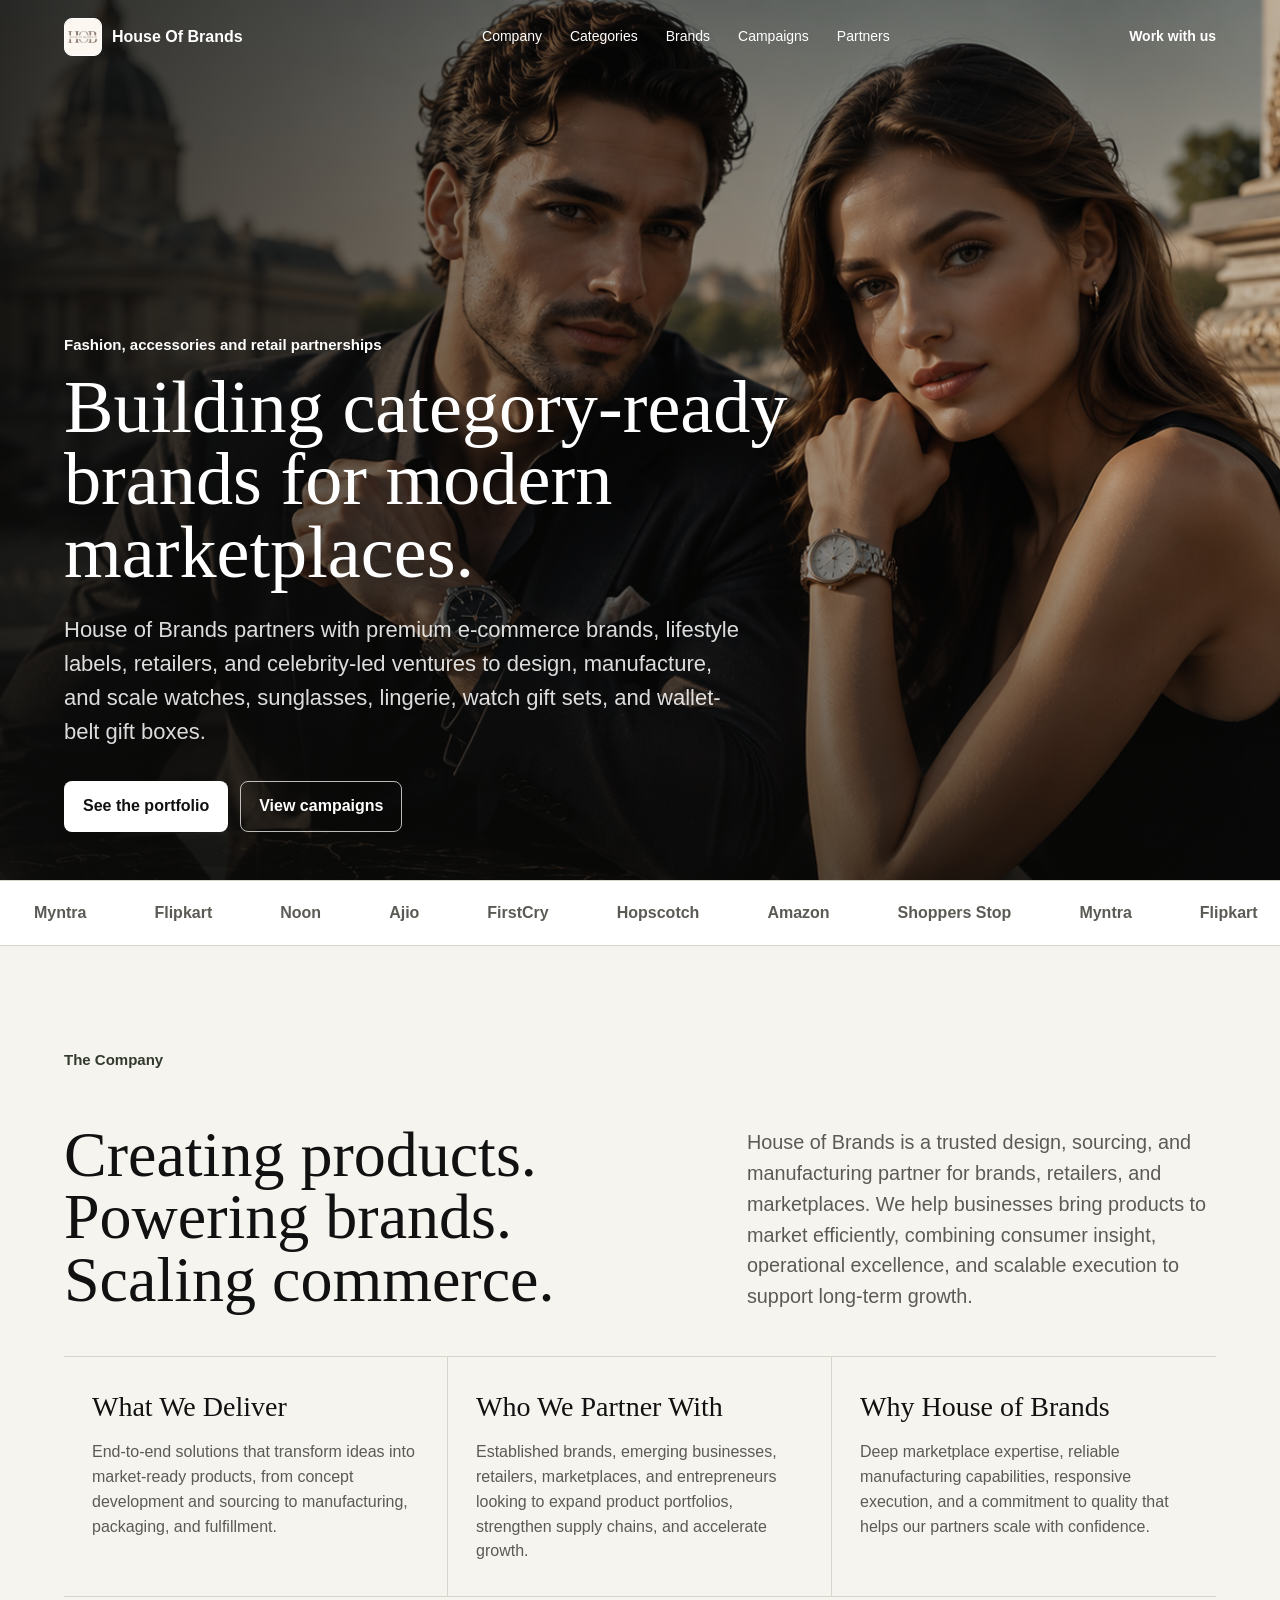
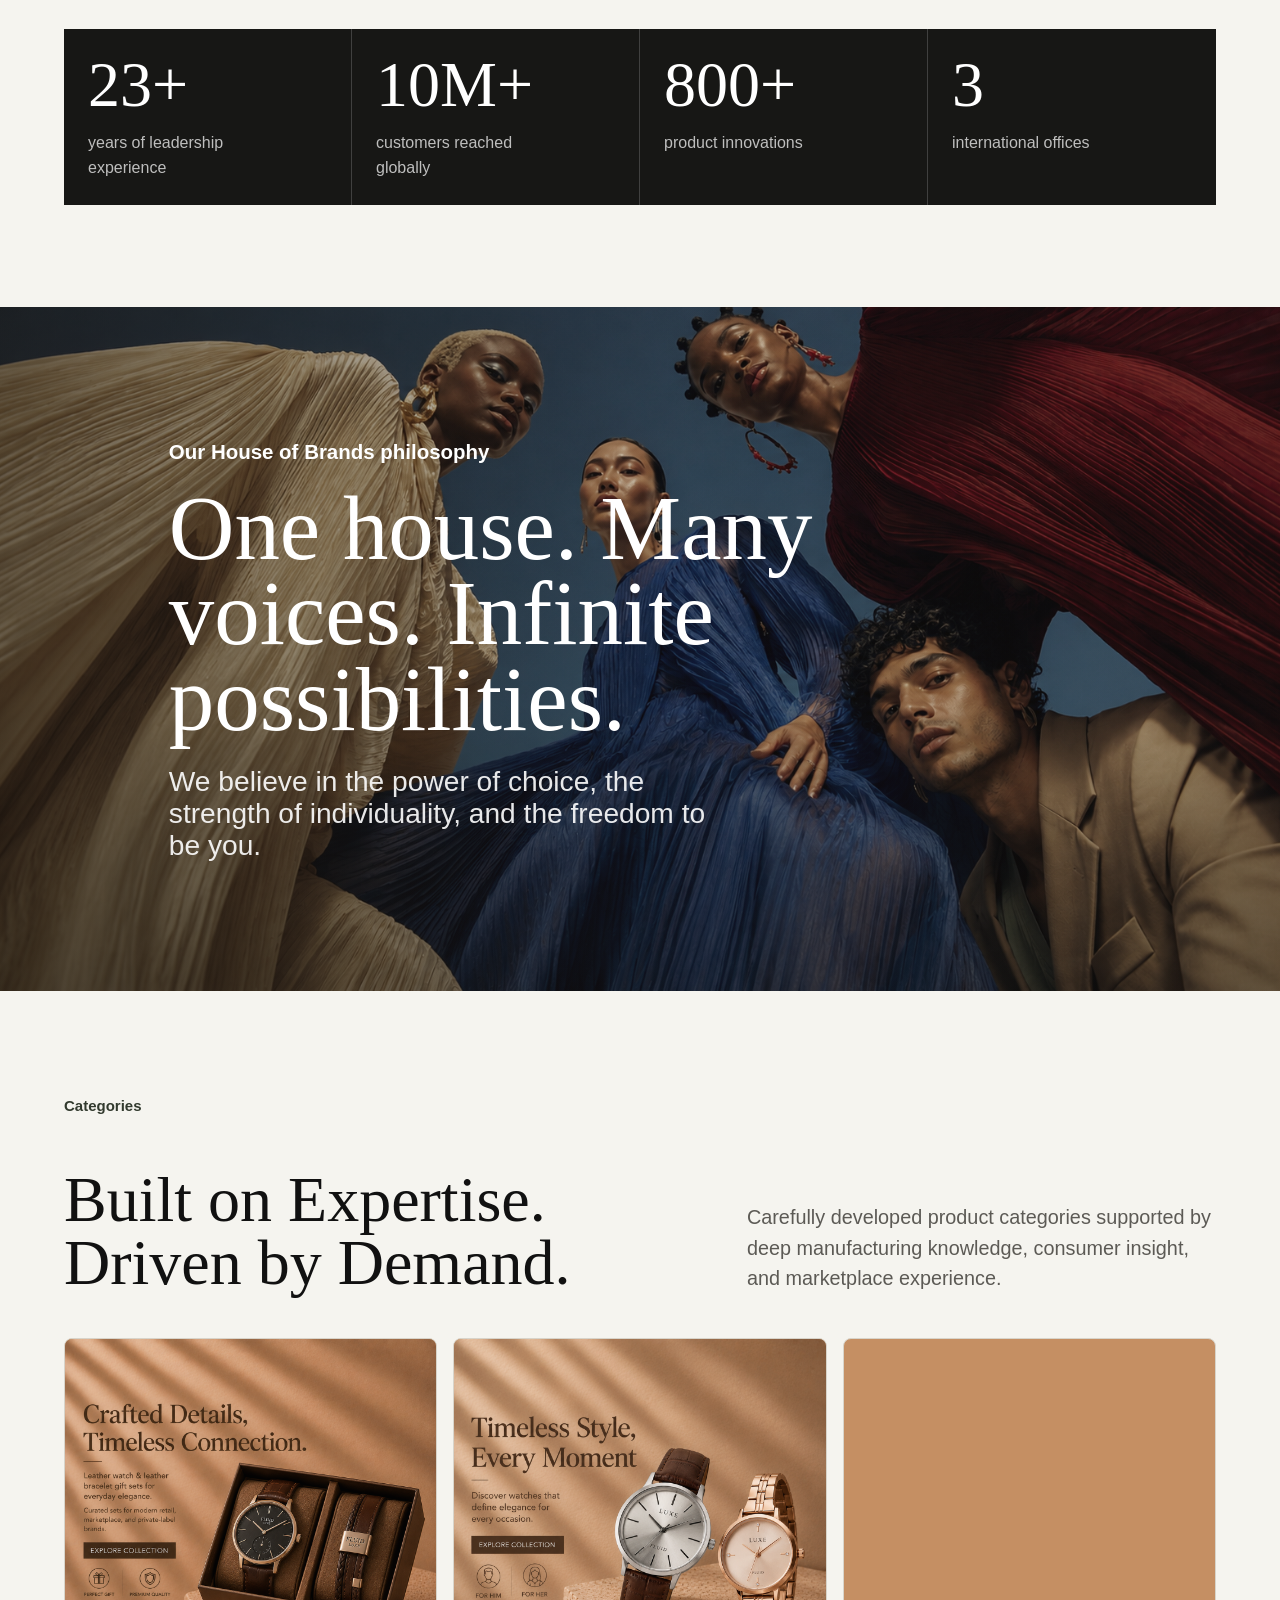
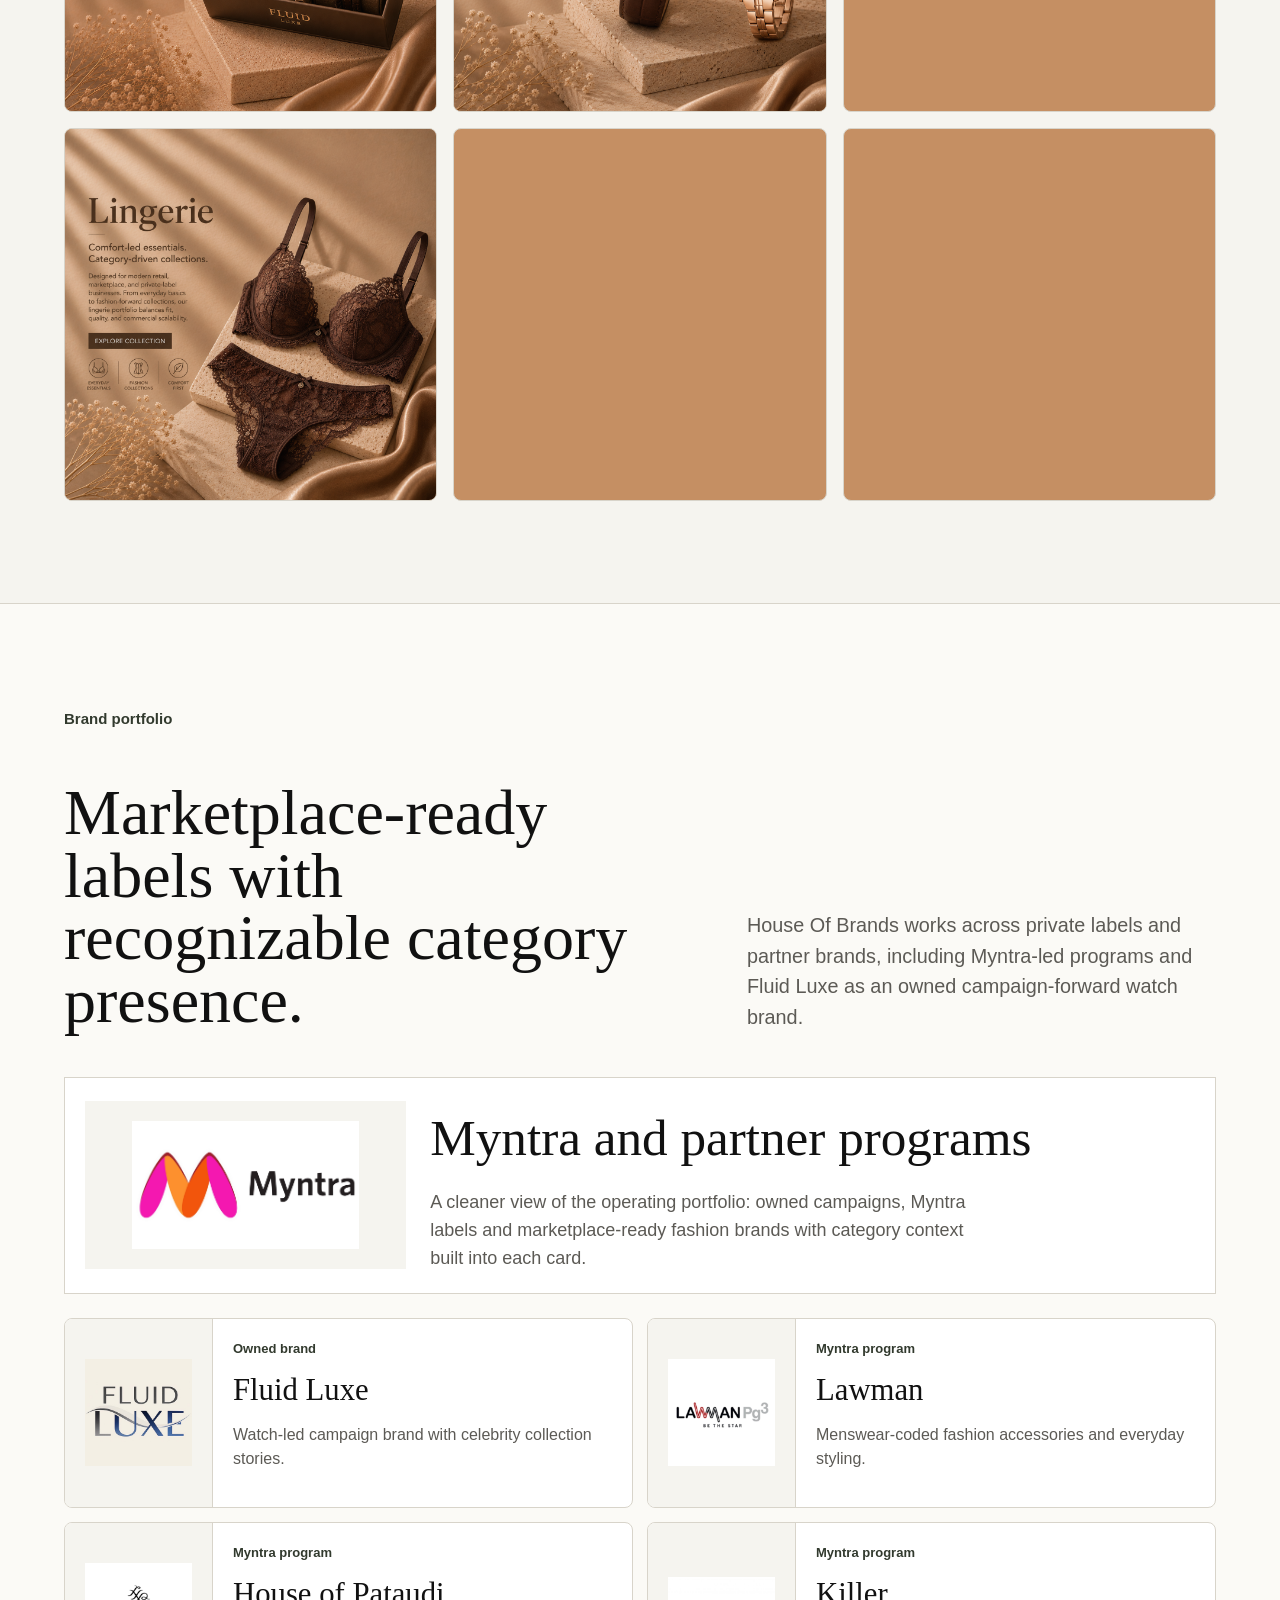
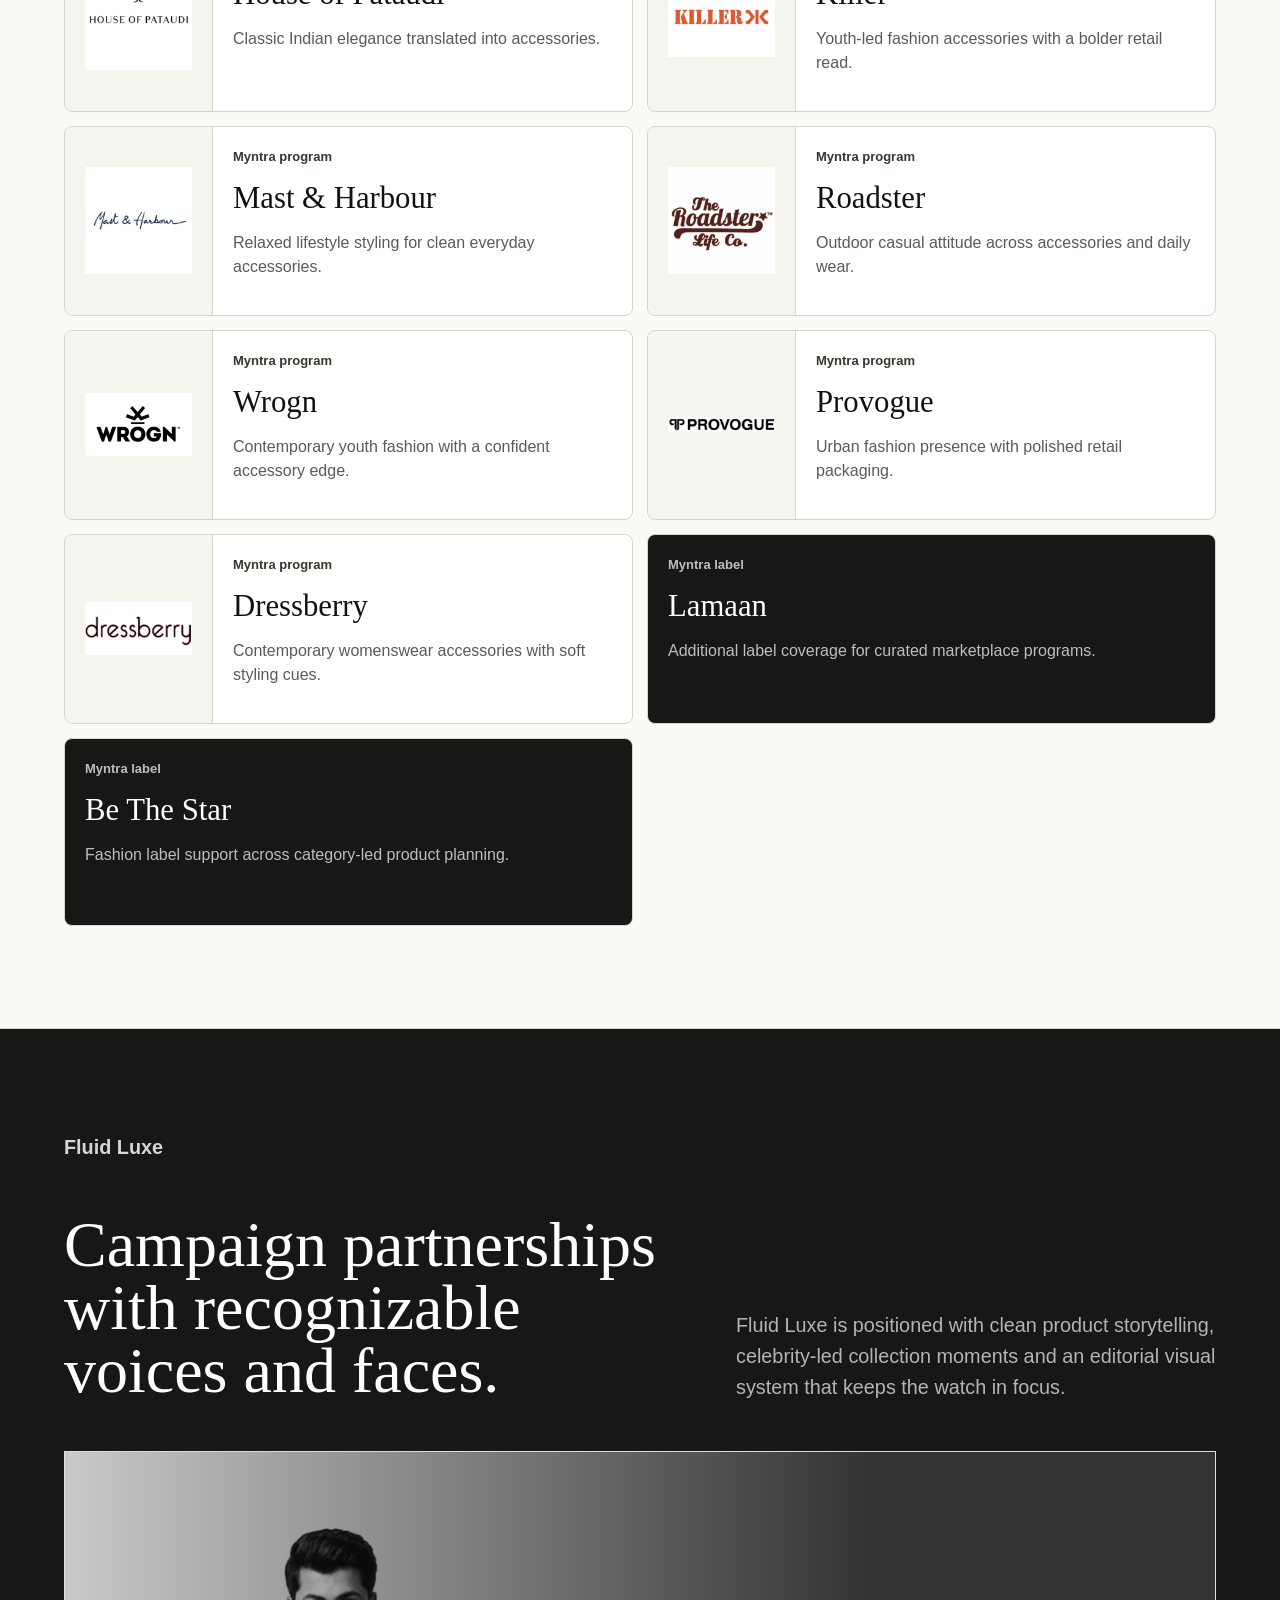
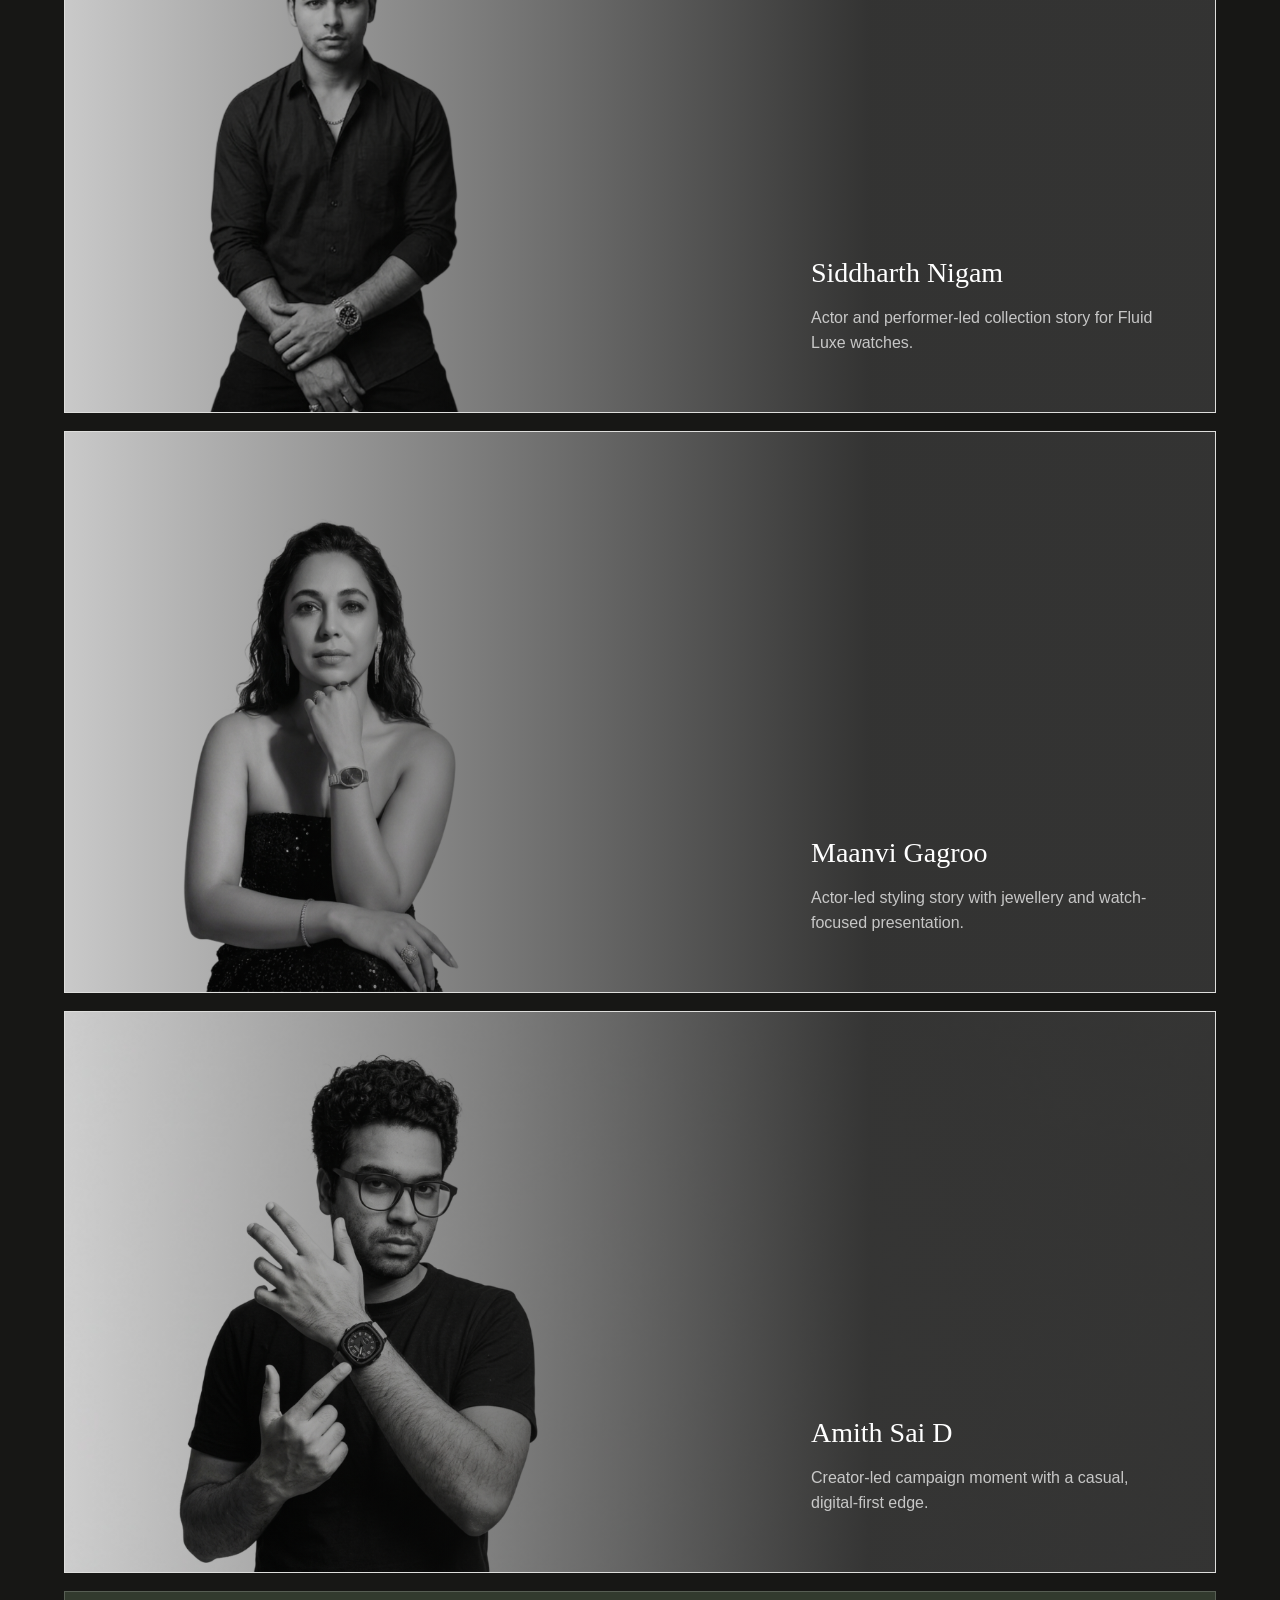
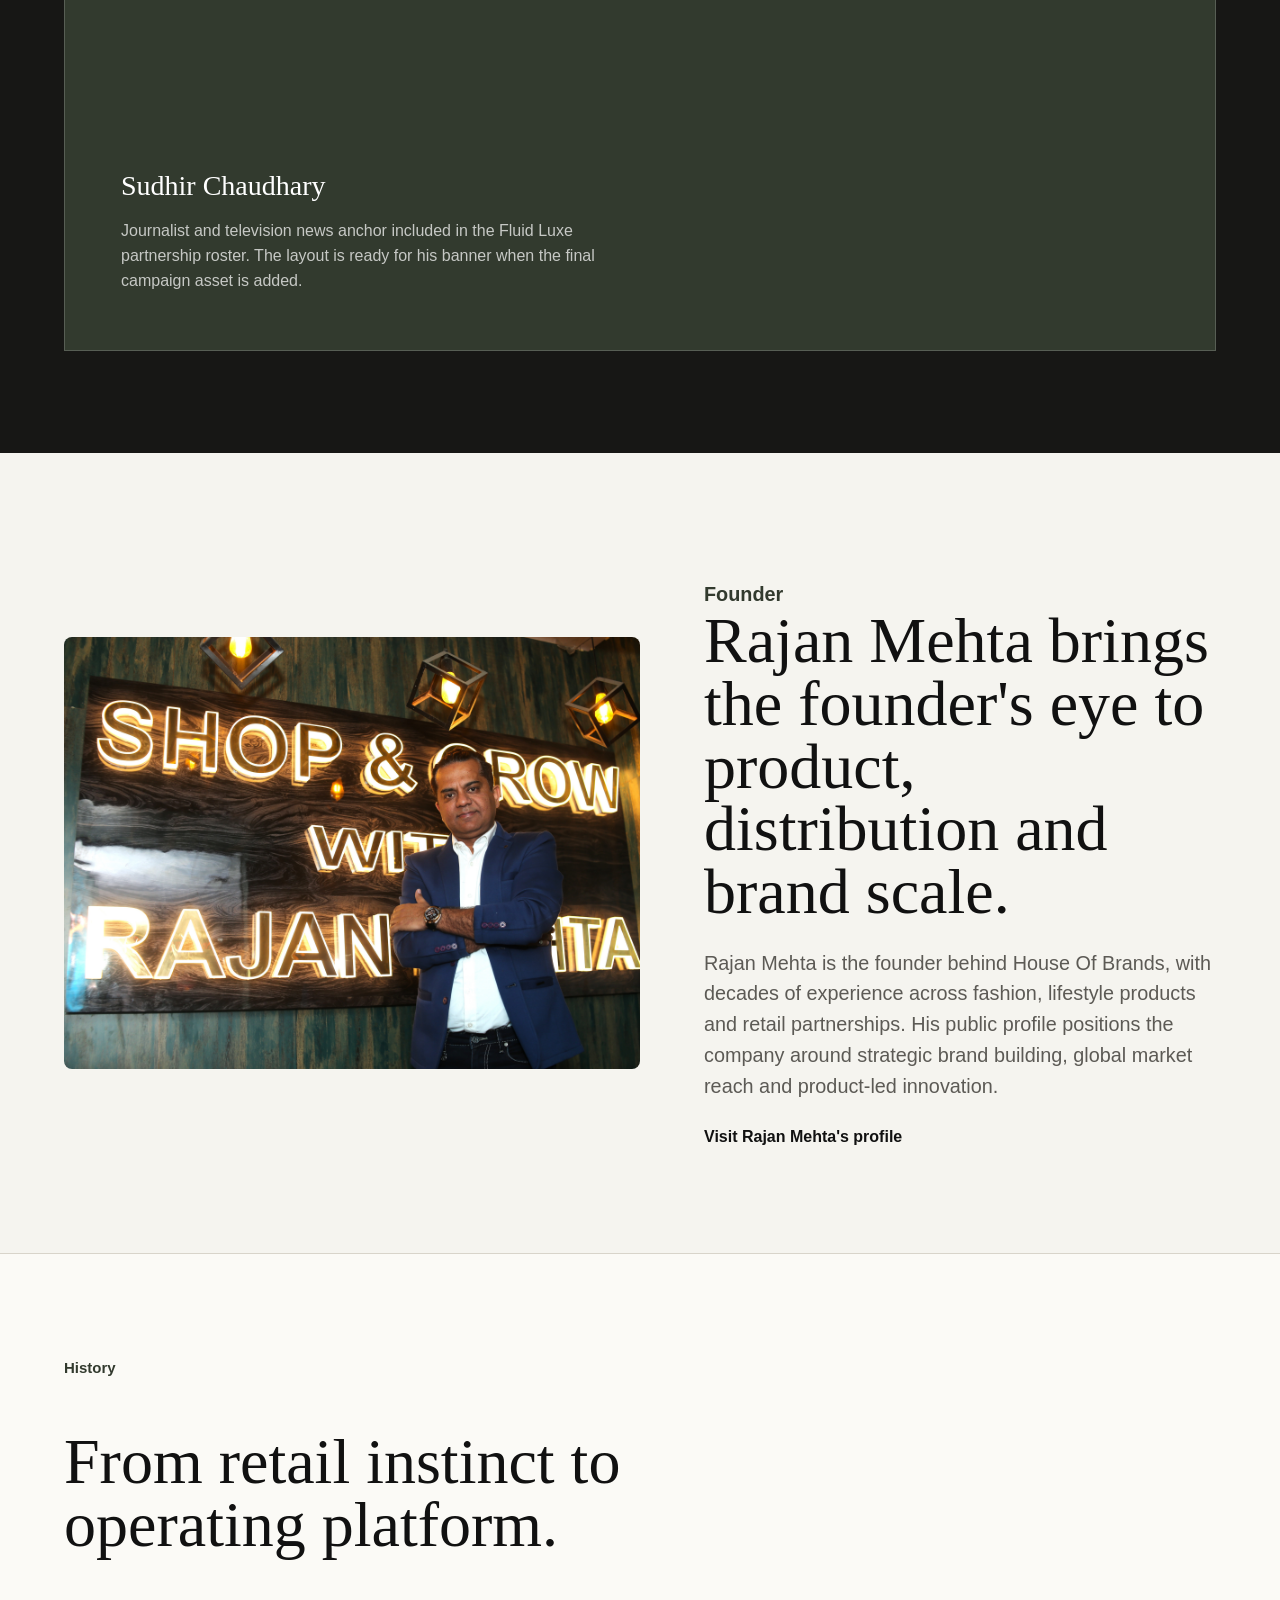
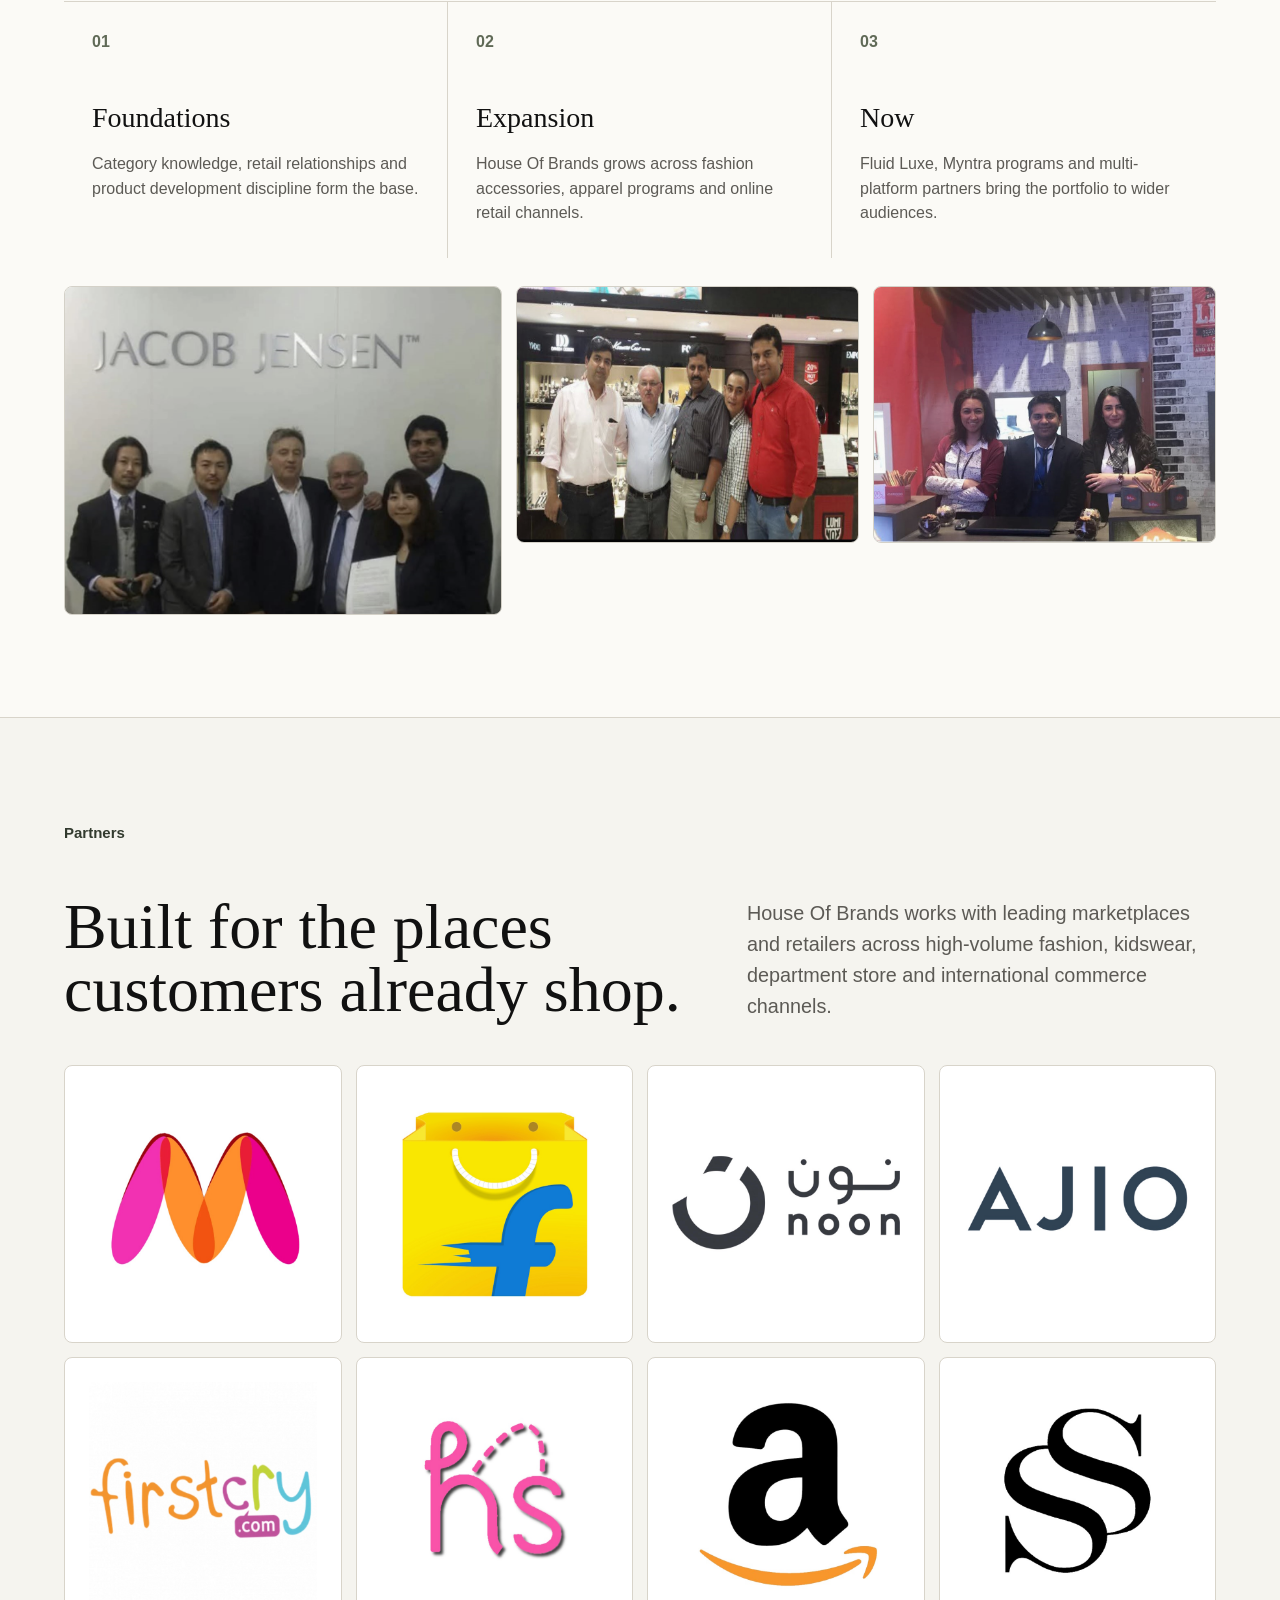
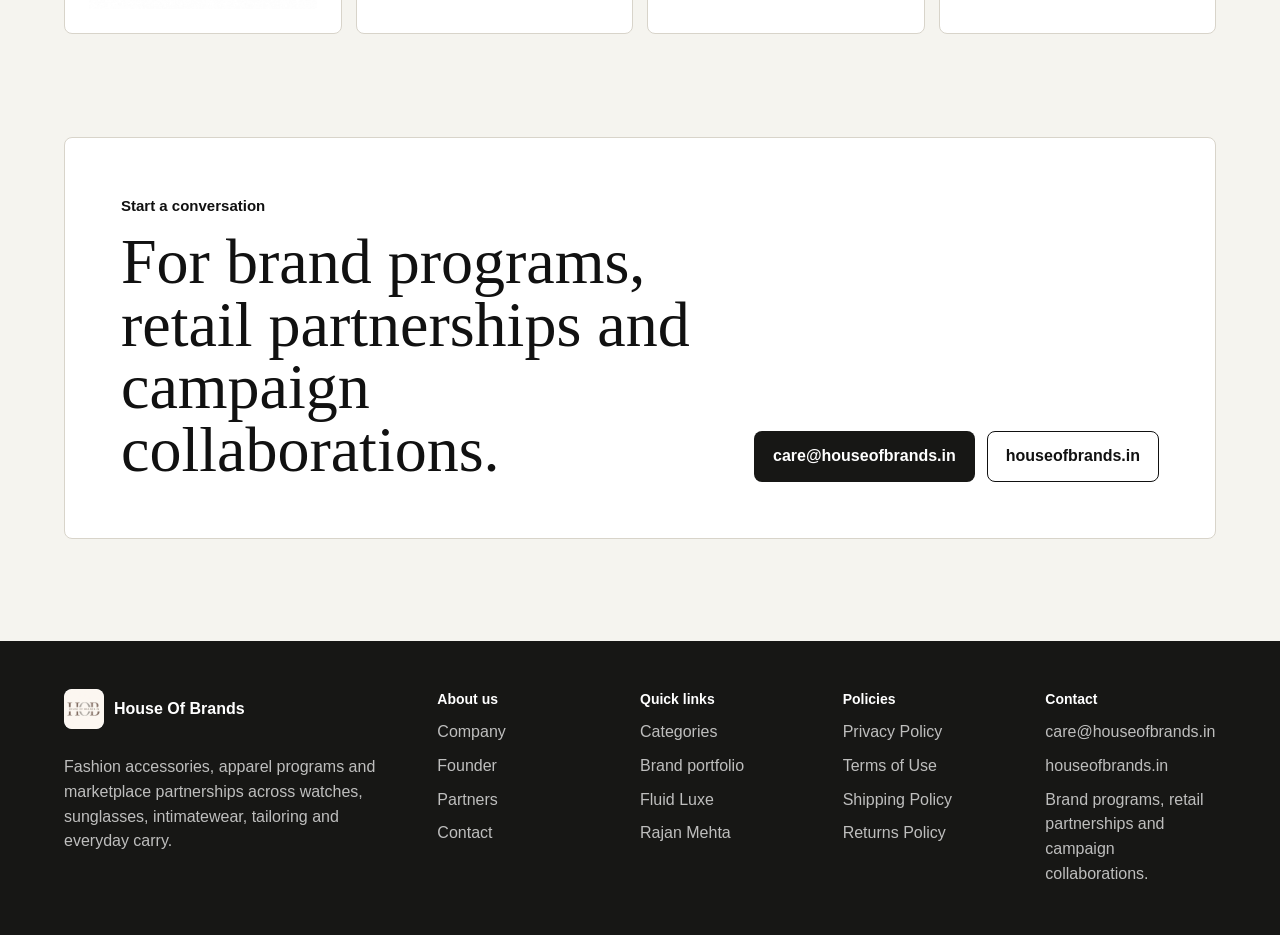
==== commit a4381973: "halfway done - added images, changed banner and more" ====
--- a/index.html
+++ b/index.html
@@ -6,12 +6,12 @@
     <title>House Of Brands | Fashion, Accessories and Retail Partnerships</title>
     <meta
       name="description"
-      content="House Of Brands is a fashion and accessories company building watches, sunglasses, lingerie, suits, jewellery, belts, wallets and brand partnerships across leading retail platforms."
+      content="House of Brands partners with e-commerce brands, lifestyle labels, retailers, and celebrity-led ventures to design, manufacture, and scale watches, sunglasses, lingerie, and gift sets."
     />
     <link rel="icon" href="assets/favicons/favicon.ico" sizes="any" />
     <link rel="icon" href="assets/favicons/favicon-32x32.png" sizes="32x32" type="image/png" />
     <link rel="apple-touch-icon" href="assets/favicons/apple-touch-icon.png" />
-    <link rel="preload" as="image" href="assets/hero/watches-banner.png" />
+    <link rel="preload" as="image" href="assets/hero/hob-watches.png" />
     <link rel="stylesheet" href="styles.css" />
   </head>
   <body>
@@ -36,16 +36,19 @@
       <section class="hero" aria-label="House Of Brands showcase">
         <div class="hero-slide is-active" data-hero-slide>
           <img
-            src="assets/hero/watches-banner.png"
-            alt="House Of Brands watch campaign"
+            src="assets/hero/hob-watches.png"
+            alt="House Of Brands watch collection campaign"
             fetchpriority="high"
           />
         </div>
         <div class="hero-slide" data-hero-slide>
-          <img src="assets/hero/sunglasses-banner.png" alt="House Of Brands sunglasses campaign" />
+          <img src="assets/hero/hob-sunglasses.png" alt="House Of Brands sunglasses collection campaign" />
         </div>
         <div class="hero-slide" data-hero-slide>
-          <img src="assets/hero/lingerie-banner.png" alt="House Of Brands lingerie campaign" />
+          <img src="assets/hero/hob-lingerie.png" alt="House Of Brands lingerie collection campaign" />
+        </div>
+        <div class="hero-slide" data-hero-slide>
+          <img src="assets/hero/hob-wallet-belt.png" alt="House Of Brands wallet and belt gift box campaign" />
         </div>
 
         <div class="hero-overlay">
@@ -53,8 +56,9 @@
             <p class="section-kicker">Fashion, accessories and retail partnerships</p>
             <h1>Building category-ready brands for modern marketplaces.</h1>
             <p>
-              House Of Brands designs, manufactures and scales fashion-led accessories across
-              watches, sunglasses, lingerie, tailored apparel, jewellery, belts and wallets.
+              House of Brands partners with premium e-commerce brands, lifestyle labels, retailers,
+              and celebrity-led ventures to design, manufacture, and scale watches, sunglasses,
+              lingerie, watch gift sets, and wallet-belt gift boxes.
             </p>
             <div class="hero-actions">
               <a class="button button-light" href="#portfolio">See the portfolio</a>
@@ -87,34 +91,36 @@
 
       <section class="section company-section" id="company">
         <div class="section-heading reveal">
-          <p class="section-kicker">The company</p>
-          <h2>A fashion house built for range, speed and retail consistency.</h2>
-          <p>
-            House Of Brands operates across product design, sourcing, manufacturing and channel
-            execution, giving partner labels a reliable path from concept to customer.
+          <p class="section-kicker">The Company</p>
+          <h2>Creating products. Powering brands. Scaling commerce.</h2>
+          <p>
+            House of Brands is a trusted design, sourcing, and manufacturing partner for brands,
+            retailers, and marketplaces. We help businesses bring products to market efficiently,
+            combining consumer insight, operational excellence, and scalable execution to support
+            long-term growth.
           </p>
         </div>
 
         <div class="company-grid">
           <article class="company-panel reveal">
-            <h3>What we make</h3>
+            <h3>What We Deliver</h3>
             <p>
-              Category-led fashion accessories and apparel programs, from everyday watches and
-              sunglasses to intimatewear, suits, jewellery, belts and wallets.
+              End-to-end solutions that transform ideas into market-ready products, from concept
+              development and sourcing to manufacturing, packaging, and fulfillment.
             </p>
           </article>
           <article class="company-panel reveal">
-            <h3>Where we sell</h3>
+            <h3>Who We Partner With</h3>
             <p>
-              Marketplace and retail partnerships across India, the Middle East and high-volume
-              digital commerce channels.
+              Established brands, emerging businesses, retailers, marketplaces, and entrepreneurs
+              looking to expand product portfolios, strengthen supply chains, and accelerate growth.
             </p>
           </article>
           <article class="company-panel reveal">
-            <h3>How we work</h3>
+            <h3>Why House of Brands</h3>
             <p>
-              A focused operating model: read the market, design the line, build responsibly and
-              keep the customer experience consistent.
+              Deep marketplace expertise, reliable manufacturing capabilities, responsive execution,
+              and a commitment to quality that helps our partners scale with confidence.
             </p>
           </article>
         </div>
@@ -139,67 +145,81 @@
         </div>
       </section>
 
-      <section class="image-break reveal" aria-label="Crafting fashion at House Of Brands">
+      <section class="image-break philosophy-break reveal" aria-label="House of Brands philosophy">
         <img
-          src="assets/hero/crafting-fashion.png"
-          alt="House Of Brands fashion production showcase"
+          src="assets/hero/middle-philosophy.png"
+          alt="House of Brands fashion philosophy campaign"
           loading="lazy"
           decoding="async"
         />
-        <div>
-          <p class="section-kicker">Design to dispatch</p>
-          <h2>Every collection is treated as a retail system, not a single product drop.</h2>
+        <div class="philosophy-copy">
+          <p class="section-kicker">Our House of Brands philosophy</p>
+          <h2>One house. Many voices. Infinite possibilities.</h2>
+          <p>
+            We believe in the power of choice, the strength of individuality, and the freedom to be
+            you.
+          </p>
         </div>
       </section>
 
       <section class="section categories-section" id="categories">
         <div class="section-heading reveal">
           <p class="section-kicker">Categories</p>
-          <h2>Built around products people inspect, gift and wear every day.</h2>
-          <p>
-            The assortment stays broad, but each category has its own material language, merchandising
-            rhythm and marketplace behavior.
+          <h2>Built on Expertise. Driven by Demand.</h2>
+          <p>
+            Carefully developed product categories supported by deep manufacturing knowledge,
+            consumer insight, and marketplace experience.
           </p>
         </div>
 
         <div class="category-grid">
           <article class="category-card reveal">
-            <img src="assets/categories/category-watches.png" alt="Watches by House Of Brands" loading="lazy" decoding="async" />
-            <div><h3>Watches</h3><p>Collection-led timepieces.</p></div>
+            <img
+              src="assets/categories/category-watch-bracelet-set.png"
+              alt="Leather watch and bracelet gift sets by House of Brands"
+              loading="lazy"
+              decoding="async"
+            />
           </article>
           <article class="category-card reveal">
             <img
-              src="assets/categories/category-sunglasses.png"
-              alt="Sunglasses by House Of Brands"
-              loading="lazy"
-              decoding="async"
-            />
-            <div><h3>Sunglasses</h3><p>Daily frames and travel edits.</p></div>
+              src="assets/categories/category-watches-luxe.png"
+              alt="Fluid Luxe watches for him and her"
+              loading="lazy"
+              decoding="async"
+            />
           </article>
           <article class="category-card reveal">
-            <img src="assets/categories/category-lingerie.png" alt="Lingerie by House Of Brands" loading="lazy" decoding="async" />
-            <div><h3>Lingerie</h3><p>Comfort-first intimatewear.</p></div>
+            <img
+              src="assets/categories/category-sunglasses-luxe.png"
+              alt="Fluid sunglasses collection by House of Brands"
+              loading="lazy"
+              decoding="async"
+            />
           </article>
           <article class="category-card reveal">
             <img
-              src="assets/categories/category-suits.png"
-              alt="Suits and blazers by House Of Brands"
-              loading="lazy"
-              decoding="async"
-            />
-            <div><h3>Suits &amp; Blazers</h3><p>Structured formal separates.</p></div>
+              src="assets/categories/category-lingerie-luxe.png"
+              alt="Lingerie category collection by House of Brands"
+              loading="lazy"
+              decoding="async"
+            />
           </article>
           <article class="category-card reveal">
-            <img src="assets/categories/category-jewelry.png" alt="Jewellery by House Of Brands" loading="lazy" decoding="async" />
-            <div><h3>Jewellery</h3><p>Giftable styling pieces.</p></div>
+            <img
+              src="assets/categories/category-wallet-belt-set.png"
+              alt="Wallet and belt gift set by House of Brands"
+              loading="lazy"
+              decoding="async"
+            />
           </article>
           <article class="category-card reveal">
-            <img src="assets/categories/category-belts.png" alt="Belts by House Of Brands" loading="lazy" decoding="async" />
-            <div><h3>Belts</h3><p>Wardrobe essentials.</p></div>
-          </article>
-          <article class="category-card reveal">
-            <img src="assets/categories/category-wallets.png" alt="Wallets by House Of Brands" loading="lazy" decoding="async" />
-            <div><h3>Wallets</h3><p>Daily carry and boxed gifting.</p></div>
+            <img
+              src="assets/categories/category-ladies-gift-box.png"
+              alt="Ladies watch and bracelet gift box by House of Brands"
+              loading="lazy"
+              decoding="async"
+            />
           </article>
         </div>
       </section>
--- a/styles.css
+++ b/styles.css
@@ -177,15 +177,19 @@
 }
 
 .hero-slide:nth-child(1) img {
-  object-position: 58% center;
+  object-position: 55% center;
 }
 
 .hero-slide:nth-child(2) img {
-  object-position: 48% center;
+  object-position: 50% center;
 }
 
 .hero-slide:nth-child(3) img {
   object-position: 56% center;
+}
+
+.hero-slide:nth-child(4) img {
+  object-position: 58% center;
 }
 
 .hero-overlay {
@@ -200,7 +204,7 @@
 }
 
 .hero-copy {
-  width: min(100%, 860px);
+  width: min(100%, 820px);
   min-width: 0;
 }
 
@@ -230,7 +234,7 @@
 }
 
 .hero-copy > p:not(.section-kicker) {
-  max-width: 610px;
+  max-width: 680px;
   margin: 24px 0 0;
   color: rgba(255, 255, 255, 0.86);
   font-size: clamp(18px, 2vw, 22px);
@@ -386,7 +390,6 @@
 }
 
 .company-panel h3,
-.category-card h3,
 .brand-card h3,
 .campaign-card h3,
 .timeline-item h3 {
@@ -397,7 +400,6 @@
 }
 
 .company-panel p,
-.category-card p,
 .brand-card p,
 .campaign-card p,
 .timeline-item p {
@@ -444,7 +446,7 @@
   position: relative;
   min-height: clamp(480px, 72svh, 760px);
   display: grid;
-  align-items: end;
+  align-items: center;
   padding: 48px var(--section-x);
   overflow: hidden;
   color: #ffffff;
@@ -455,7 +457,9 @@
   content: "";
   position: absolute;
   inset: 0;
-  background: linear-gradient(90deg, rgba(12, 12, 12, 0.82), rgba(12, 12, 12, 0.16));
+  background:
+    linear-gradient(90deg, rgba(24, 17, 10, 0.58), rgba(24, 17, 10, 0.18) 54%, rgba(24, 17, 10, 0.28)),
+    linear-gradient(0deg, rgba(12, 10, 8, 0.35), rgba(12, 10, 8, 0.04) 42%);
 }
 
 .image-break img {
@@ -465,6 +469,7 @@
   height: 100%;
   object-fit: cover;
   object-position: center;
+  filter: saturate(0.88) contrast(0.94) sepia(0.12);
 }
 
 .image-break div {
@@ -479,41 +484,58 @@
   color: rgba(255, 255, 255, 0.82);
 }
 
+.philosophy-break {
+  min-height: clamp(560px, 76svh, 820px);
+}
+
+.philosophy-copy {
+  transform: translateX(-12%);
+}
+
+.philosophy-copy .section-kicker {
+  margin-bottom: 18px;
+  color: #ffffff;
+  font-family: var(--font-body);
+  font-size: clamp(16px, 1.6vw, 24px);
+}
+
+.philosophy-copy h2 {
+  max-width: 900px;
+  font-size: clamp(58px, 7.1vw, 118px);
+  line-height: 0.94;
+}
+
+.philosophy-copy p:not(.section-kicker) {
+  max-width: 560px;
+  margin: 24px 0 0;
+  color: rgba(255, 255, 255, 0.9);
+  font-size: clamp(22px, 2.2vw, 34px);
+  line-height: 1.14;
+}
+
 .category-grid {
   display: grid;
-  grid-template-columns: repeat(4, minmax(0, 1fr));
-  gap: 14px;
+  grid-template-columns: repeat(3, minmax(0, 1fr));
+  gap: 16px;
   max-width: var(--content-max);
   margin-inline: auto;
 }
 
 .category-card {
-  display: grid;
-  grid-template-rows: auto 1fr;
+  display: block;
   overflow: hidden;
-  background: var(--surface);
+  background: #c58f63;
   border: 1px solid var(--line);
   border-radius: var(--radius);
 }
 
 .category-card img {
   width: 100%;
-  aspect-ratio: 4 / 5;
+  aspect-ratio: 1;
   height: auto;
-  object-fit: cover;
-  object-position: center top;
-  border-bottom: 1px solid var(--line);
-  filter: saturate(0.92);
-}
-
-.category-card div {
-  padding: 16px;
-}
-
-.category-card p {
-  margin-top: 6px;
-  color: var(--muted-ink);
-  font-size: 14px;
+  object-fit: contain;
+  object-position: center;
+  filter: saturate(0.96) contrast(0.98);
 }
 
 .category-card:hover {
@@ -1051,7 +1073,7 @@
   }
 
   .category-grid {
-    grid-template-columns: repeat(auto-fit, minmax(180px, 1fr));
+    grid-template-columns: repeat(2, minmax(0, 1fr));
     gap: 12px;
   }
 
@@ -1137,21 +1159,25 @@
   }
 
   .hero-slide:nth-child(1) img {
-    object-position: 64% center;
+    object-position: 53% center;
   }
 
   .hero-slide:nth-child(2) img {
-    object-position: 48% center;
+    object-position: 49% center;
   }
 
   .hero-slide:nth-child(3) img {
-    object-position: 58% center;
+    object-position: 56% center;
+  }
+
+  .hero-slide:nth-child(4) img {
+    object-position: 62% center;
   }
 
   .hero-copy > p:not(.section-kicker) {
     margin-top: 18px;
     max-width: 100%;
-    font-size: 16px;
+    font-size: 15px;
   }
 
   .section-heading h2,
@@ -1254,21 +1280,44 @@
 
   .image-break::after {
     background:
-      linear-gradient(0deg, rgba(12, 12, 12, 0.78), rgba(12, 12, 12, 0.2) 62%),
-      linear-gradient(90deg, rgba(12, 12, 12, 0.46), rgba(12, 12, 12, 0.1));
+      linear-gradient(0deg, rgba(12, 10, 8, 0.78), rgba(12, 10, 8, 0.2) 62%),
+      linear-gradient(90deg, rgba(24, 17, 10, 0.48), rgba(24, 17, 10, 0.14));
+  }
+
+  .image-break img {
+    object-position: 52% center;
+  }
+
+  .philosophy-break {
+    min-height: 620px;
+    align-items: end;
+  }
+
+  .philosophy-copy {
+    transform: none;
+  }
+
+  .philosophy-copy .section-kicker {
+    margin-bottom: 12px;
+    font-size: 15px;
+  }
+
+  .philosophy-copy h2 {
+    max-width: 360px;
+    font-size: clamp(40px, 12vw, 58px);
+    line-height: 0.98;
+  }
+
+  .philosophy-copy p:not(.section-kicker) {
+    max-width: 320px;
+    margin-top: 18px;
+    font-size: 18px;
+    line-height: 1.22;
   }
 
   .category-grid {
     grid-template-columns: repeat(2, minmax(0, 1fr));
     gap: 10px;
-  }
-
-  .category-card div {
-    padding: 12px;
-  }
-
-  .category-card p {
-    font-size: 13px;
   }
 
   .brand-grid {
@@ -1420,8 +1469,17 @@
     --section-x: 14px;
   }
 
+  .hero-copy {
+    width: min(100%, 340px);
+  }
+
   .hero h1 {
-    font-size: clamp(32px, 10vw, 40px);
+    font-size: clamp(31px, 9.6vw, 38px);
+  }
+
+  .hero-copy > p:not(.section-kicker) {
+    font-size: 14px;
+    line-height: 1.5;
   }
 
   .button {
@@ -1430,7 +1488,7 @@
   }
 
   .category-grid {
-    grid-template-columns: 1fr 1fr;
+    grid-template-columns: 1fr;
   }
 
   .brand-card {
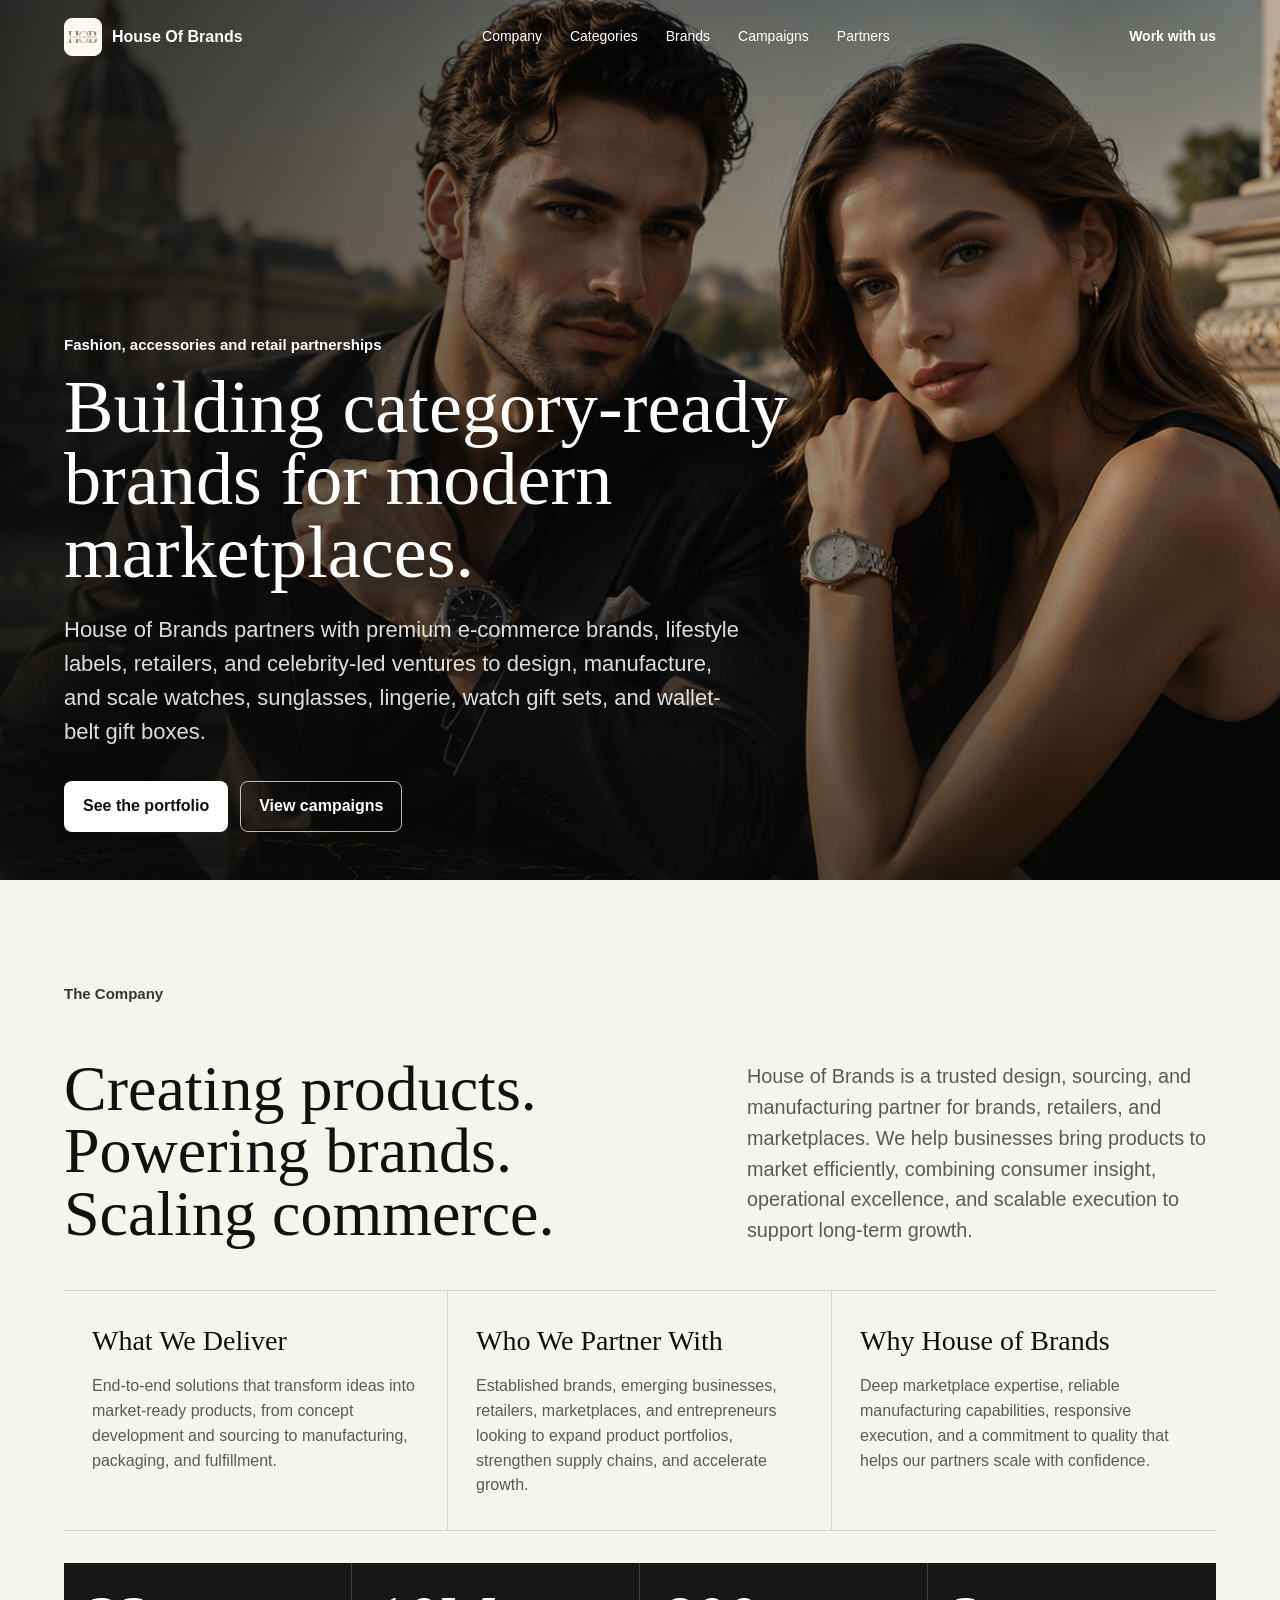
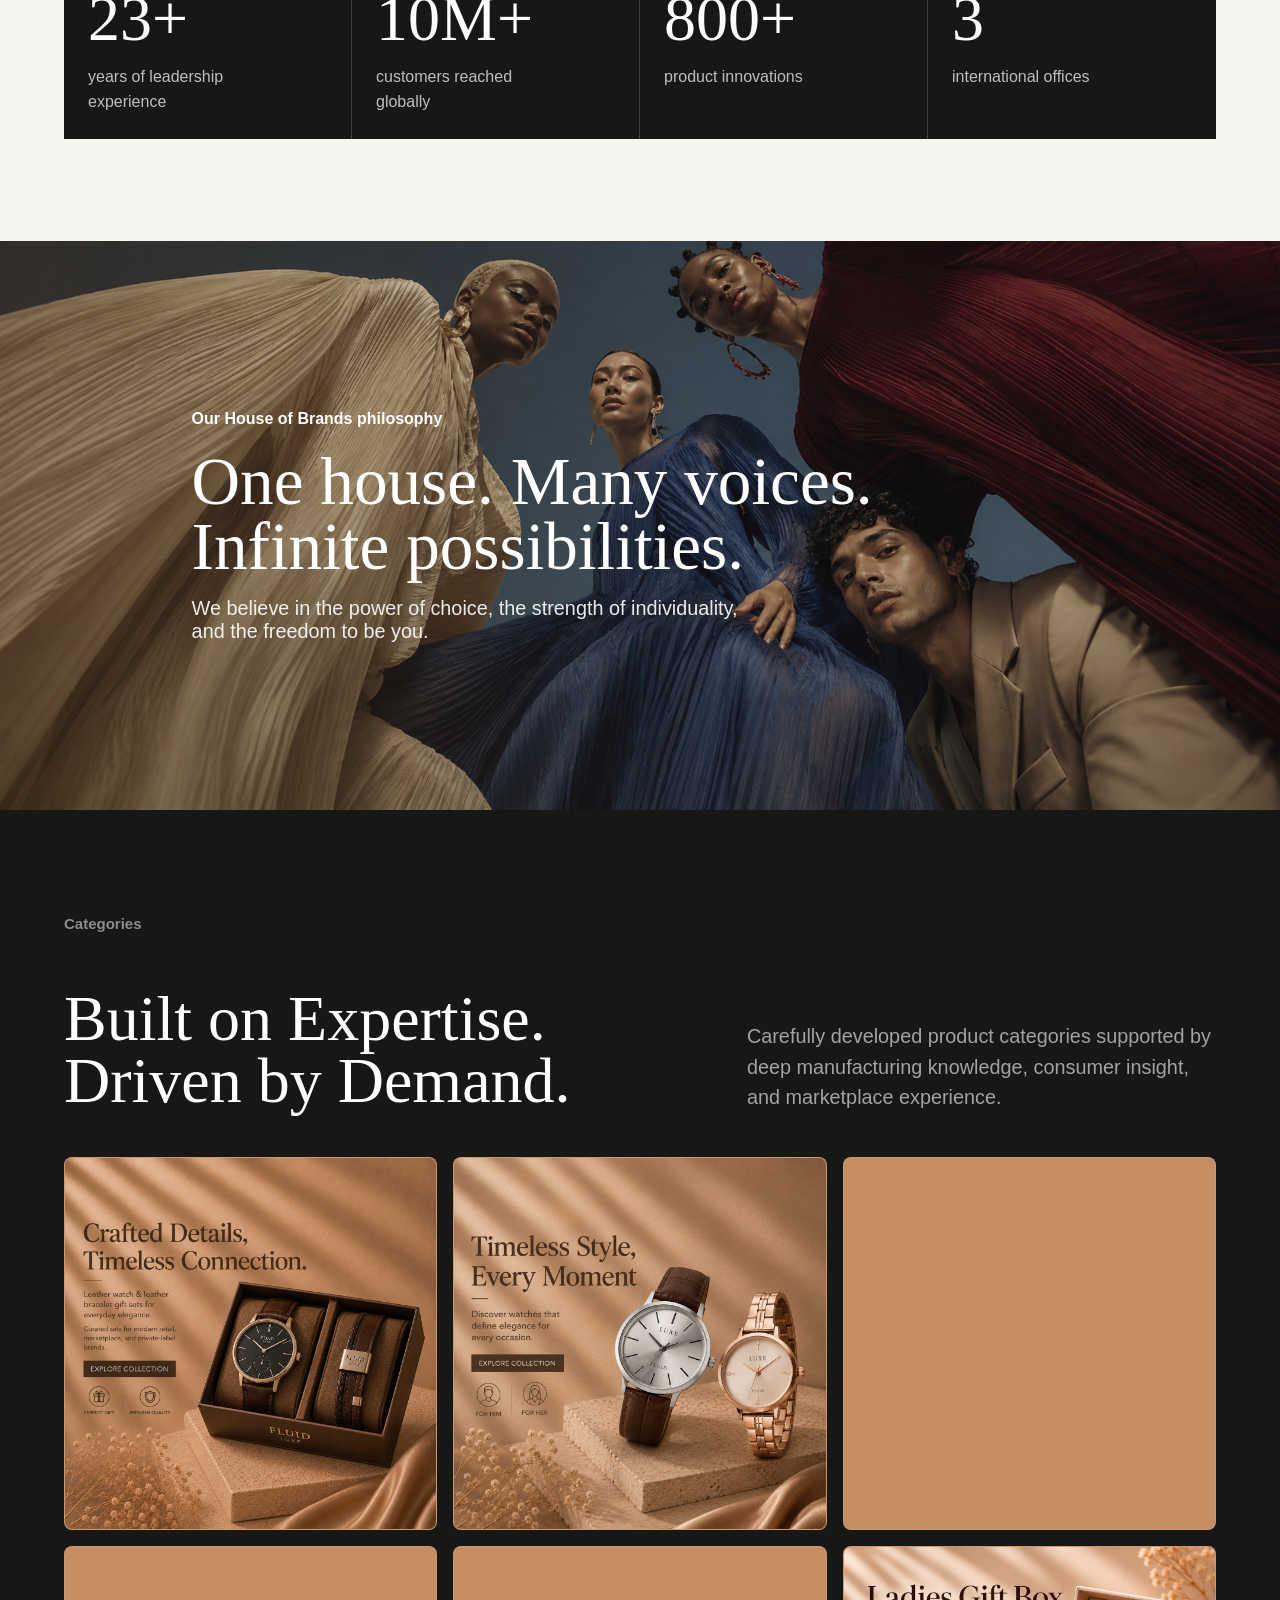
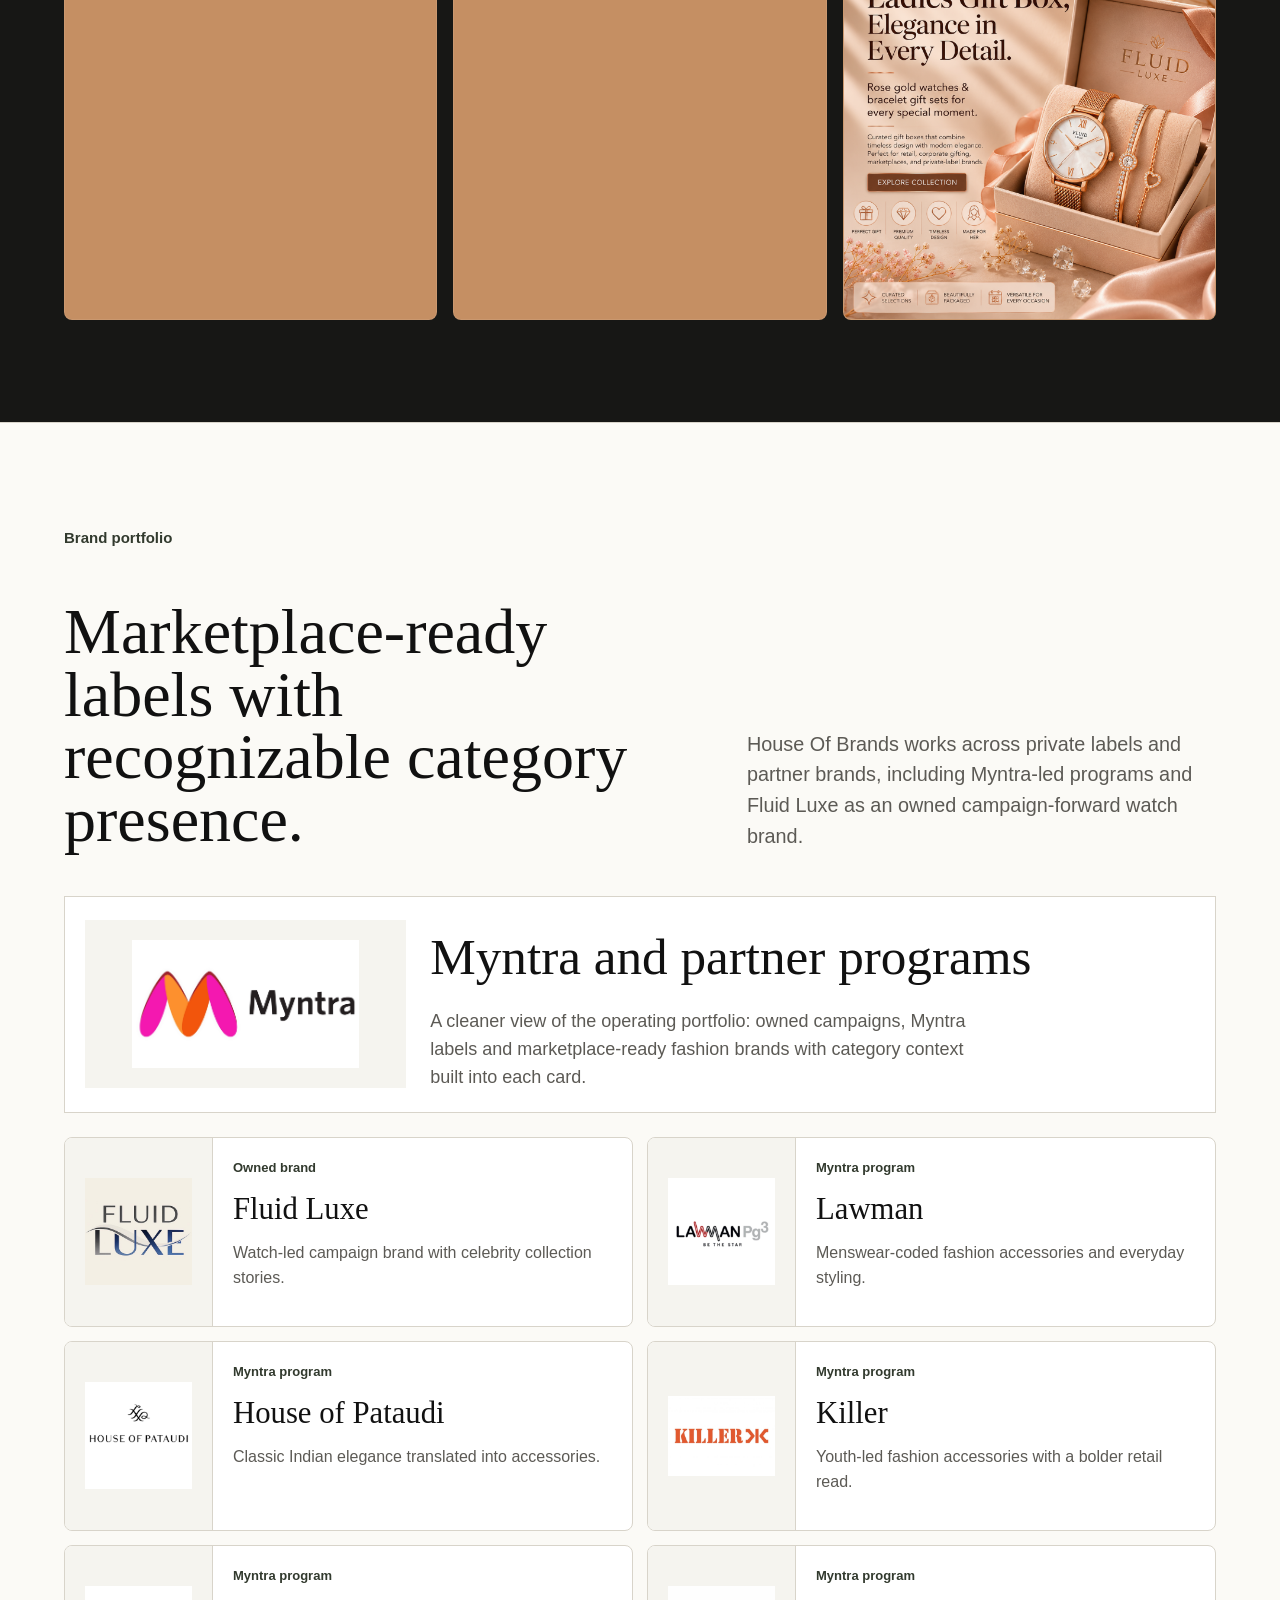
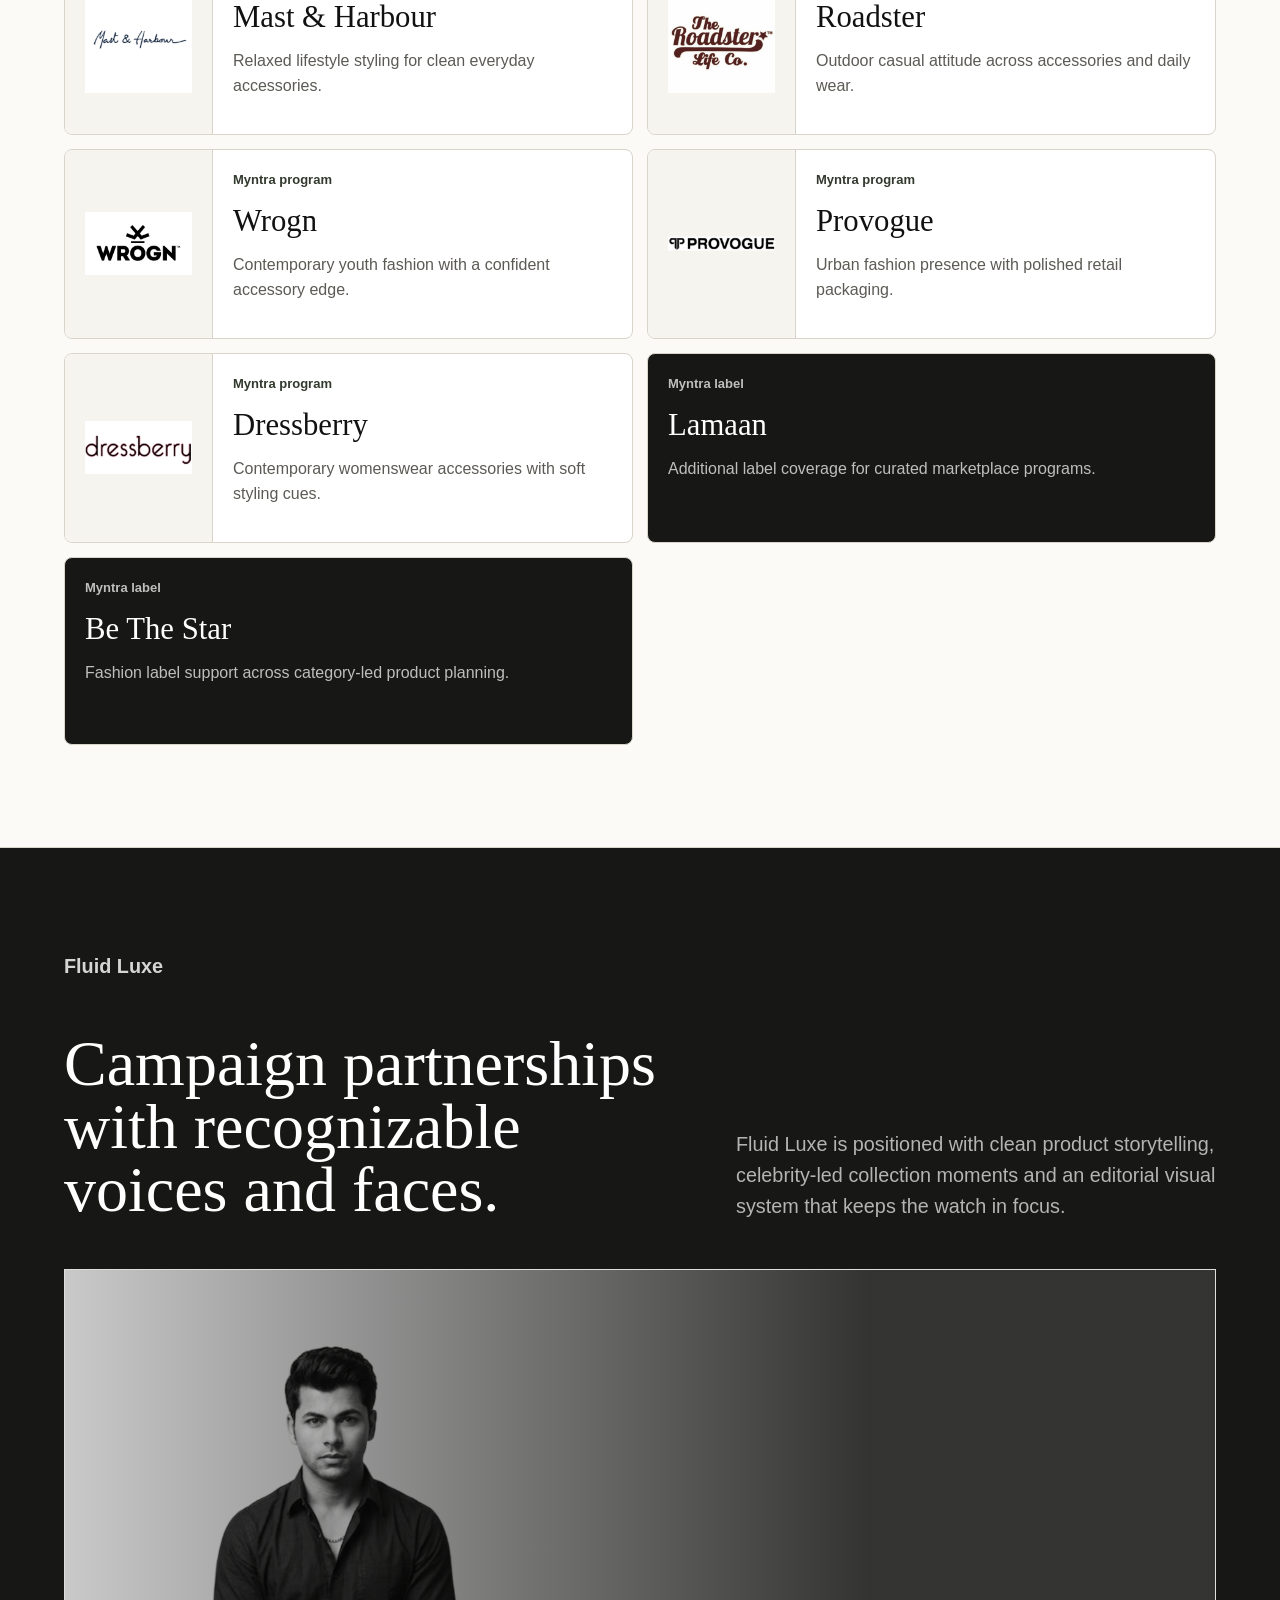
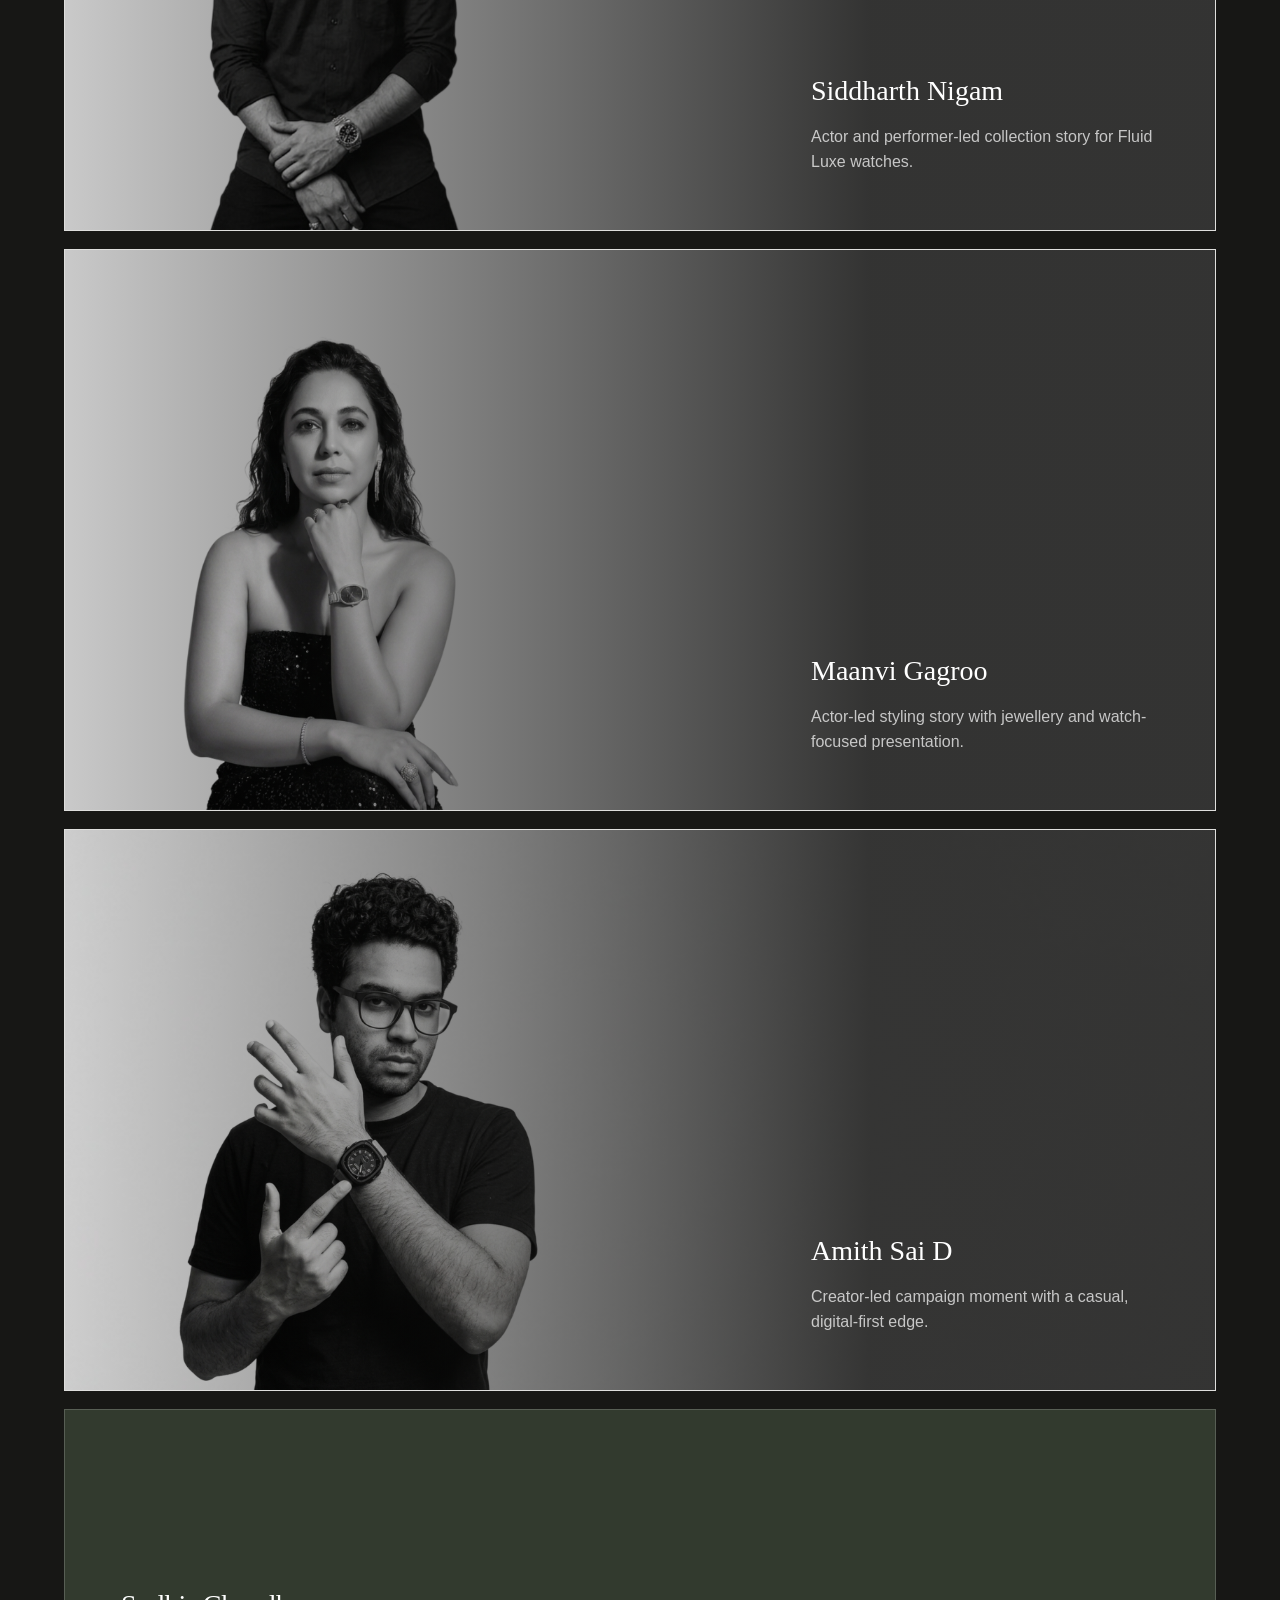
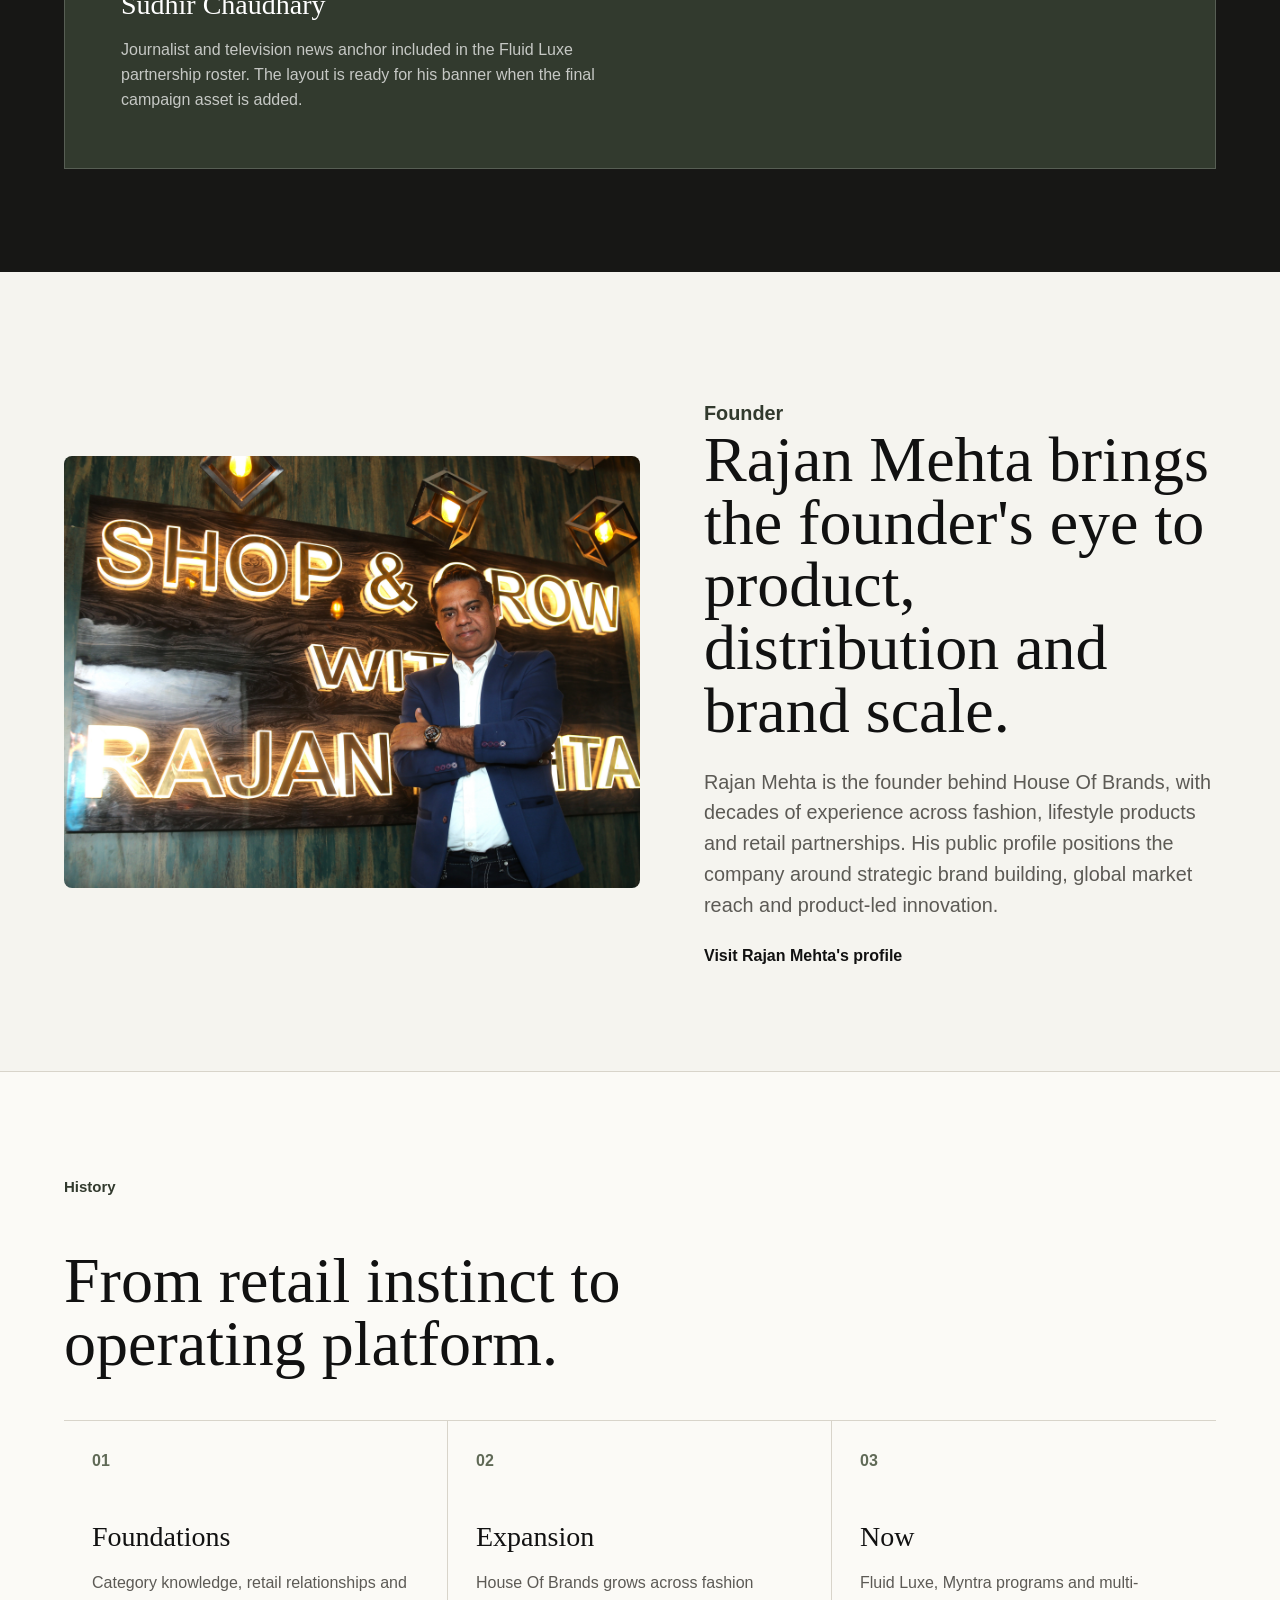
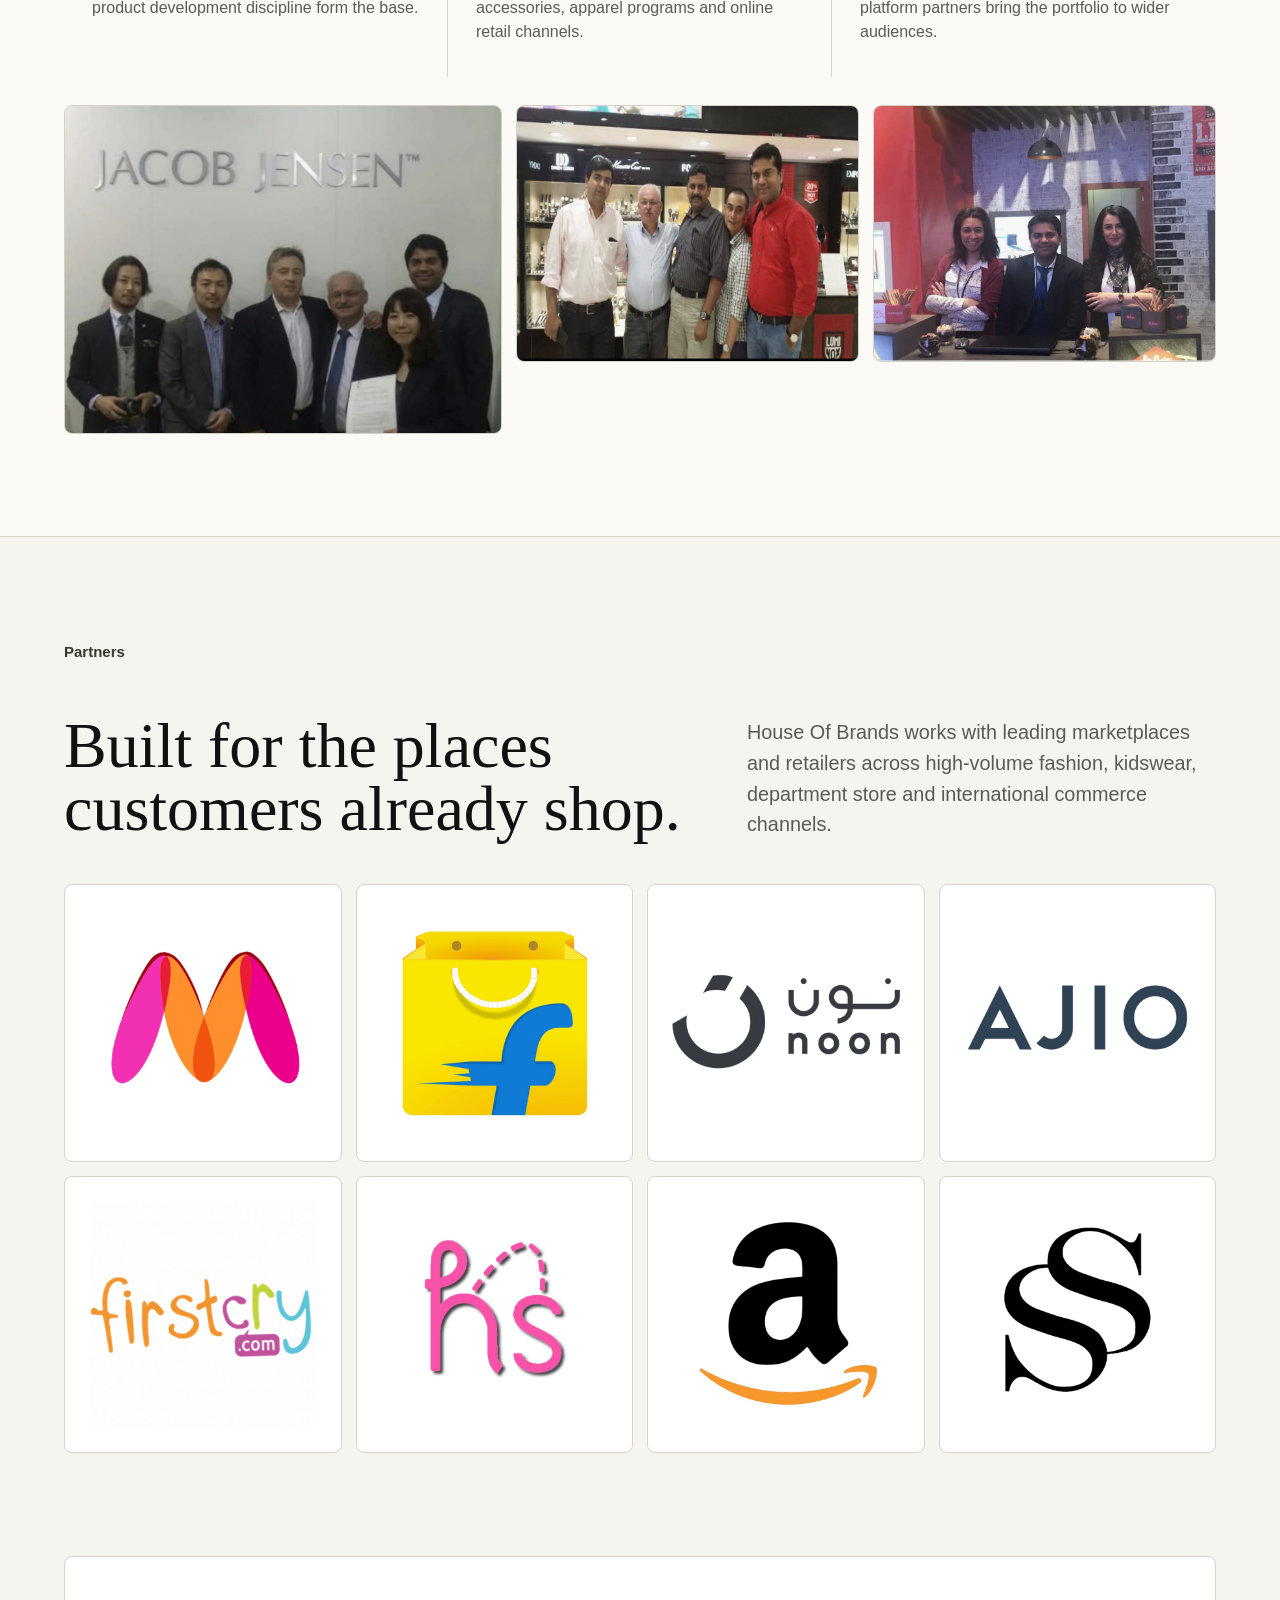
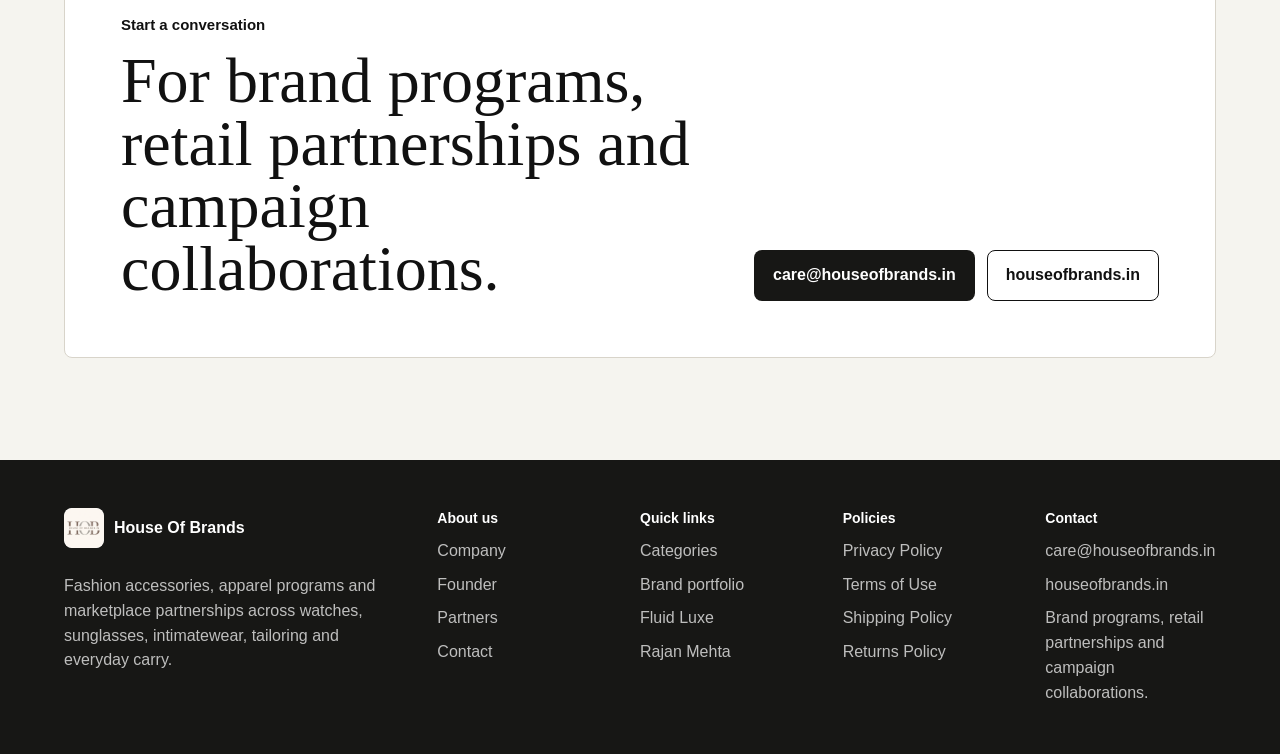
==== commit 5a5a6ed4: "fixed banner, removed scrolling titles, added darker background for product images" ====
--- a/index.html
+++ b/index.html
@@ -65,27 +65,6 @@
               <a class="button button-outline-light" href="#campaigns">View campaigns</a>
             </div>
           </div>
-        </div>
-      </section>
-
-      <section class="logo-marquee" aria-label="Retail partners">
-        <div class="marquee-track">
-          <span>Myntra</span>
-          <span>Flipkart</span>
-          <span>Noon</span>
-          <span>Ajio</span>
-          <span>FirstCry</span>
-          <span>Hopscotch</span>
-          <span>Amazon</span>
-          <span>Shoppers Stop</span>
-          <span>Myntra</span>
-          <span>Flipkart</span>
-          <span>Noon</span>
-          <span>Ajio</span>
-          <span>FirstCry</span>
-          <span>Hopscotch</span>
-          <span>Amazon</span>
-          <span>Shoppers Stop</span>
         </div>
       </section>
 
--- a/styles.css
+++ b/styles.css
@@ -458,8 +458,8 @@
   position: absolute;
   inset: 0;
   background:
-    linear-gradient(90deg, rgba(24, 17, 10, 0.58), rgba(24, 17, 10, 0.18) 54%, rgba(24, 17, 10, 0.28)),
-    linear-gradient(0deg, rgba(12, 10, 8, 0.35), rgba(12, 10, 8, 0.04) 42%);
+    linear-gradient(90deg, rgba(64, 43, 22, 0.48), rgba(64, 43, 22, 0.1) 56%, rgba(28, 15, 12, 0.2)),
+    linear-gradient(0deg, rgba(22, 14, 8, 0.2), rgba(22, 14, 8, 0.02) 44%);
 }
 
 .image-break img {
@@ -469,7 +469,7 @@
   height: 100%;
   object-fit: cover;
   object-position: center;
-  filter: saturate(0.88) contrast(0.94) sepia(0.12);
+  filter: sepia(0.24) saturate(0.82) contrast(0.94) brightness(0.92);
 }
 
 .image-break div {
@@ -485,32 +485,51 @@
 }
 
 .philosophy-break {
-  min-height: clamp(560px, 76svh, 820px);
+  min-height: 0;
+  aspect-ratio: 1881 / 836;
+  padding-block: clamp(32px, 4.2vw, 72px);
 }
 
 .philosophy-copy {
-  transform: translateX(-12%);
+  width: min(100%, 900px);
+  transform: translateX(-9%);
 }
 
 .philosophy-copy .section-kicker {
   margin-bottom: 18px;
   color: #ffffff;
   font-family: var(--font-body);
-  font-size: clamp(16px, 1.6vw, 24px);
+  font-size: clamp(15px, 1.25vw, 22px);
 }
 
 .philosophy-copy h2 {
   max-width: 900px;
-  font-size: clamp(58px, 7.1vw, 118px);
-  line-height: 0.94;
+  font-size: clamp(50px, 5.25vw, 92px);
+  line-height: 0.96;
 }
 
 .philosophy-copy p:not(.section-kicker) {
   max-width: 560px;
-  margin: 24px 0 0;
+  margin: 18px 0 0;
   color: rgba(255, 255, 255, 0.9);
-  font-size: clamp(22px, 2.2vw, 34px);
-  line-height: 1.14;
+  font-size: clamp(19px, 1.55vw, 28px);
+  line-height: 1.18;
+}
+
+.categories-section {
+  background: var(--charcoal);
+}
+
+.categories-section .section-heading .section-kicker {
+  color: rgba(255, 255, 255, 0.5);
+}
+
+.categories-section .section-heading h2 {
+  color: #ffffff;
+}
+
+.categories-section .section-heading p:not(.section-kicker) {
+  color: rgba(255, 255, 255, 0.6);
 }
 
 .category-grid {
@@ -525,7 +544,7 @@
   display: block;
   overflow: hidden;
   background: #c58f63;
-  border: 1px solid var(--line);
+  border: 1px solid rgba(255, 255, 255, 0.08);
   border-radius: var(--radius);
 }
 
@@ -539,7 +558,7 @@
 }
 
 .category-card:hover {
-  border-color: var(--olive);
+  border-color: rgba(255, 255, 255, 0.25);
 }
 
 .portfolio-section {
@@ -1289,7 +1308,8 @@
   }
 
   .philosophy-break {
-    min-height: 620px;
+    min-height: 540px;
+    aspect-ratio: auto;
     align-items: end;
   }
 
@@ -1304,14 +1324,14 @@
 
   .philosophy-copy h2 {
     max-width: 360px;
-    font-size: clamp(40px, 12vw, 58px);
+    font-size: clamp(36px, 10.6vw, 50px);
     line-height: 0.98;
   }
 
   .philosophy-copy p:not(.section-kicker) {
     max-width: 320px;
     margin-top: 18px;
-    font-size: 18px;
+    font-size: 16px;
     line-height: 1.22;
   }
 
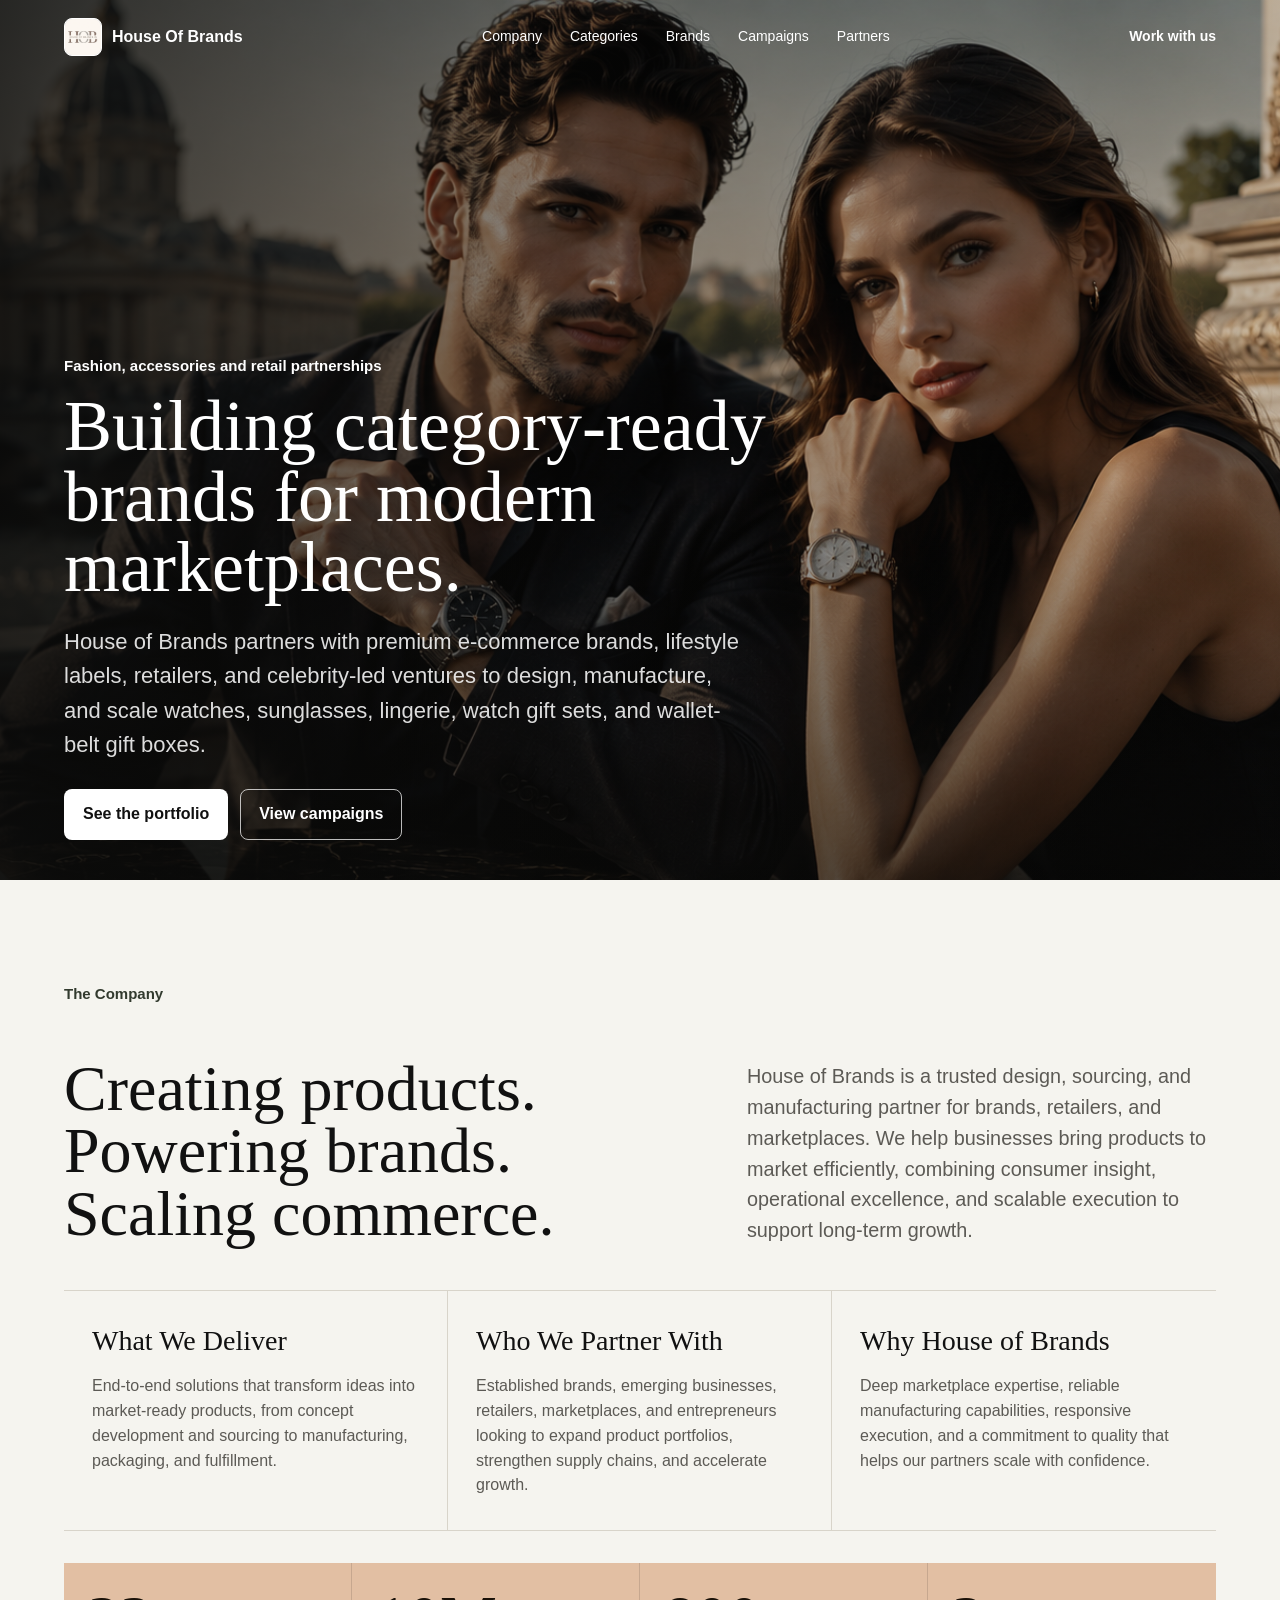
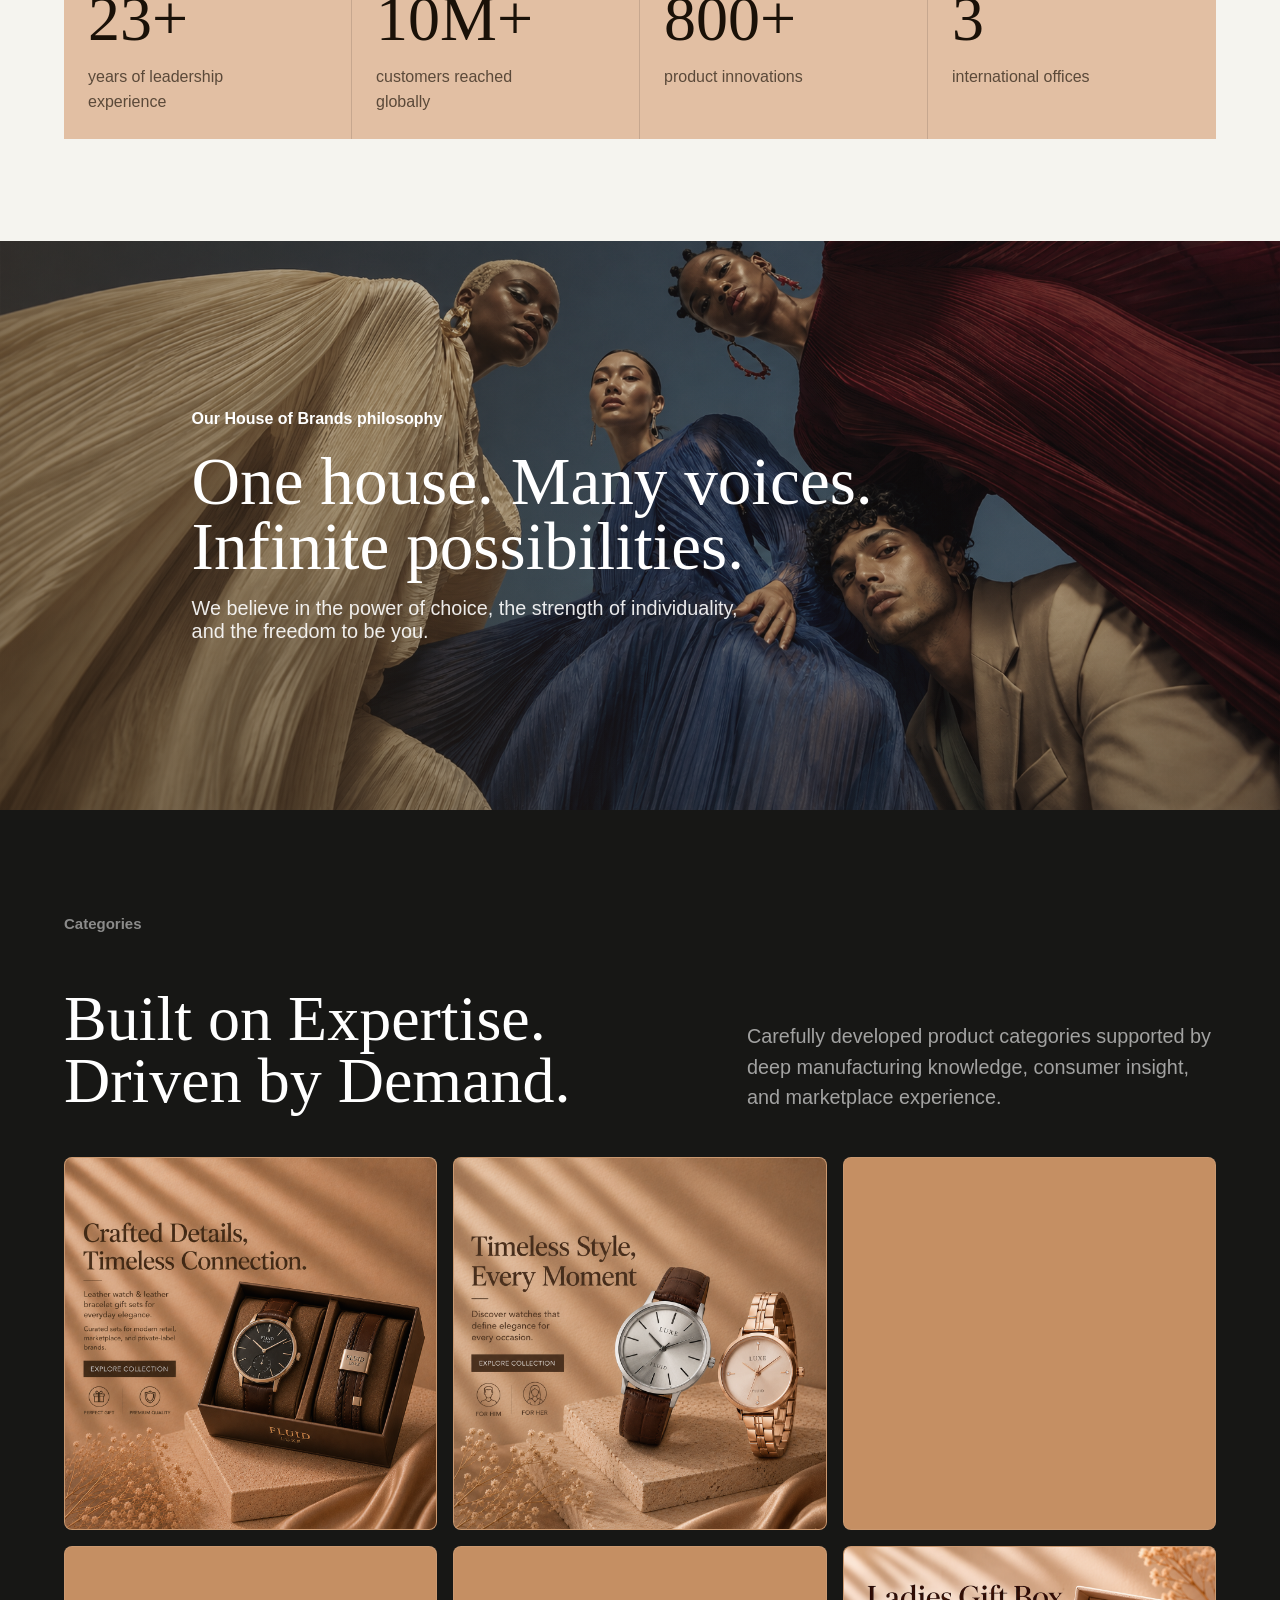
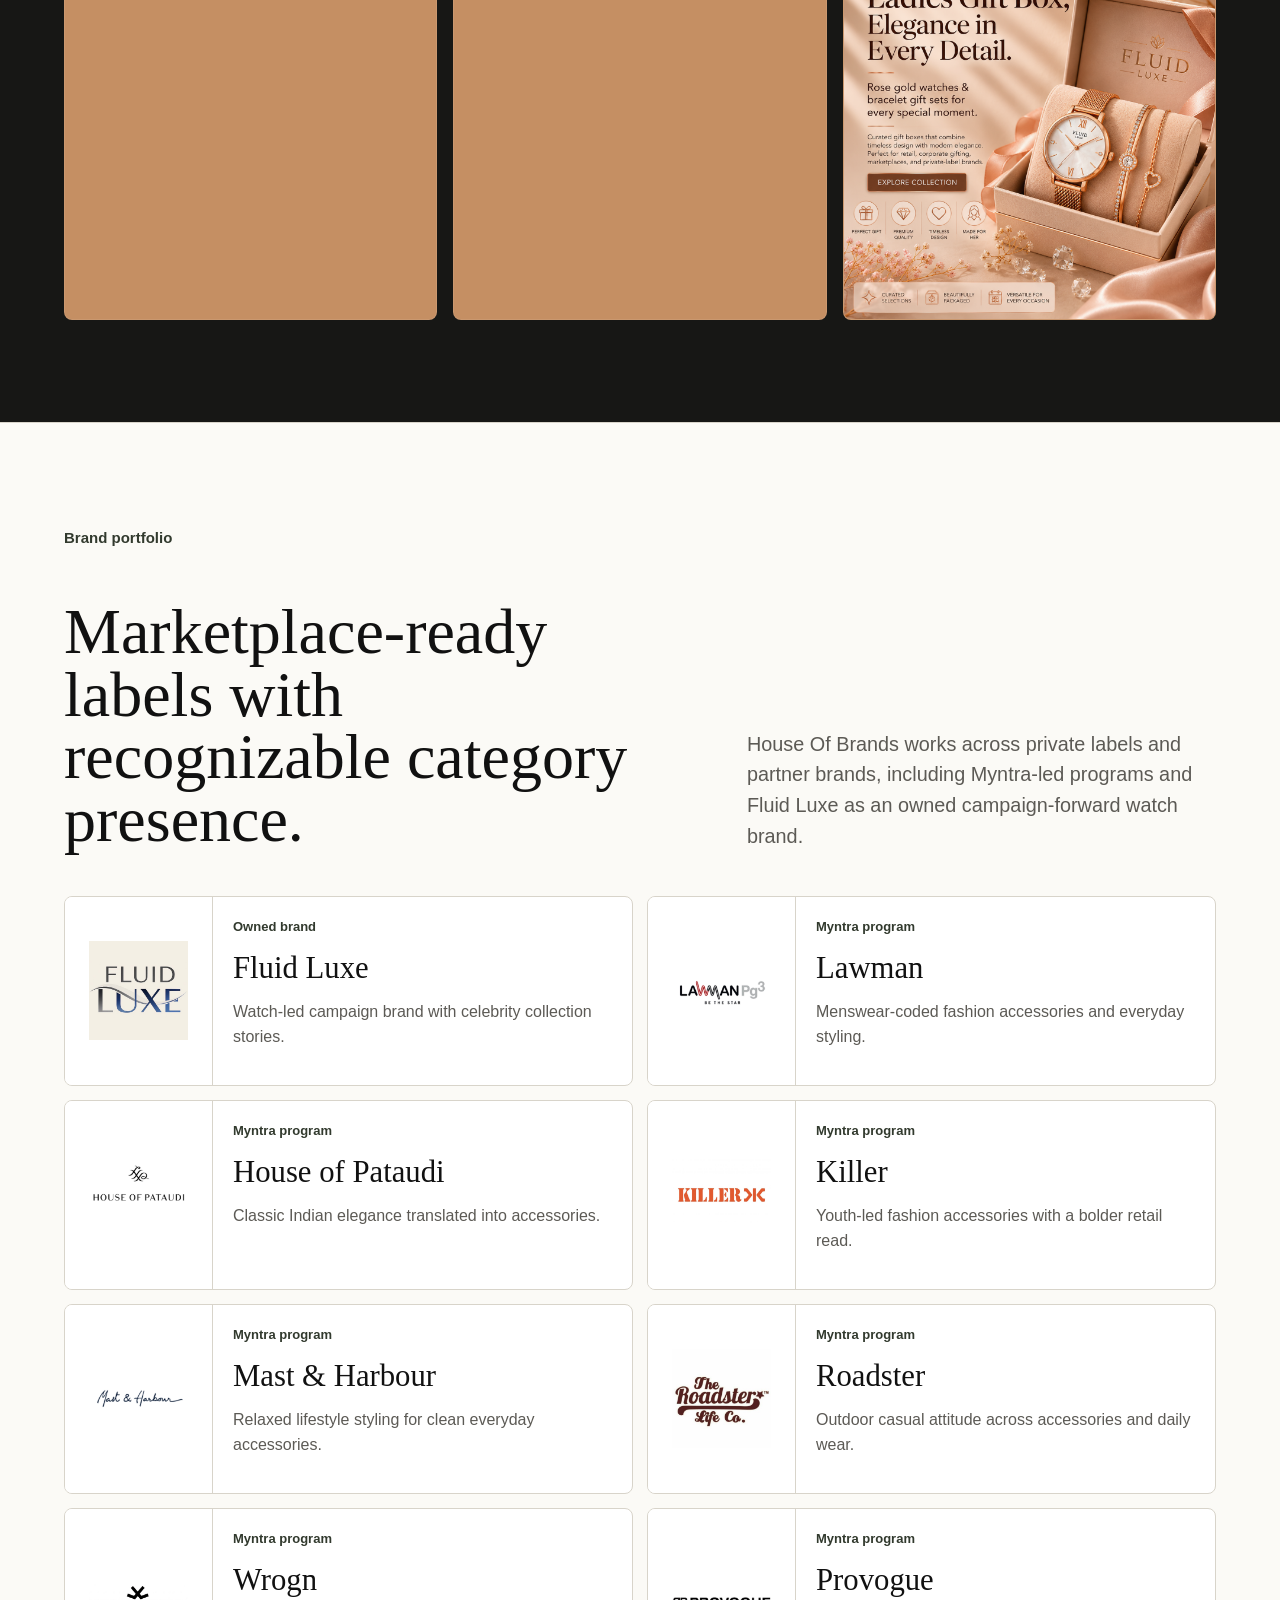
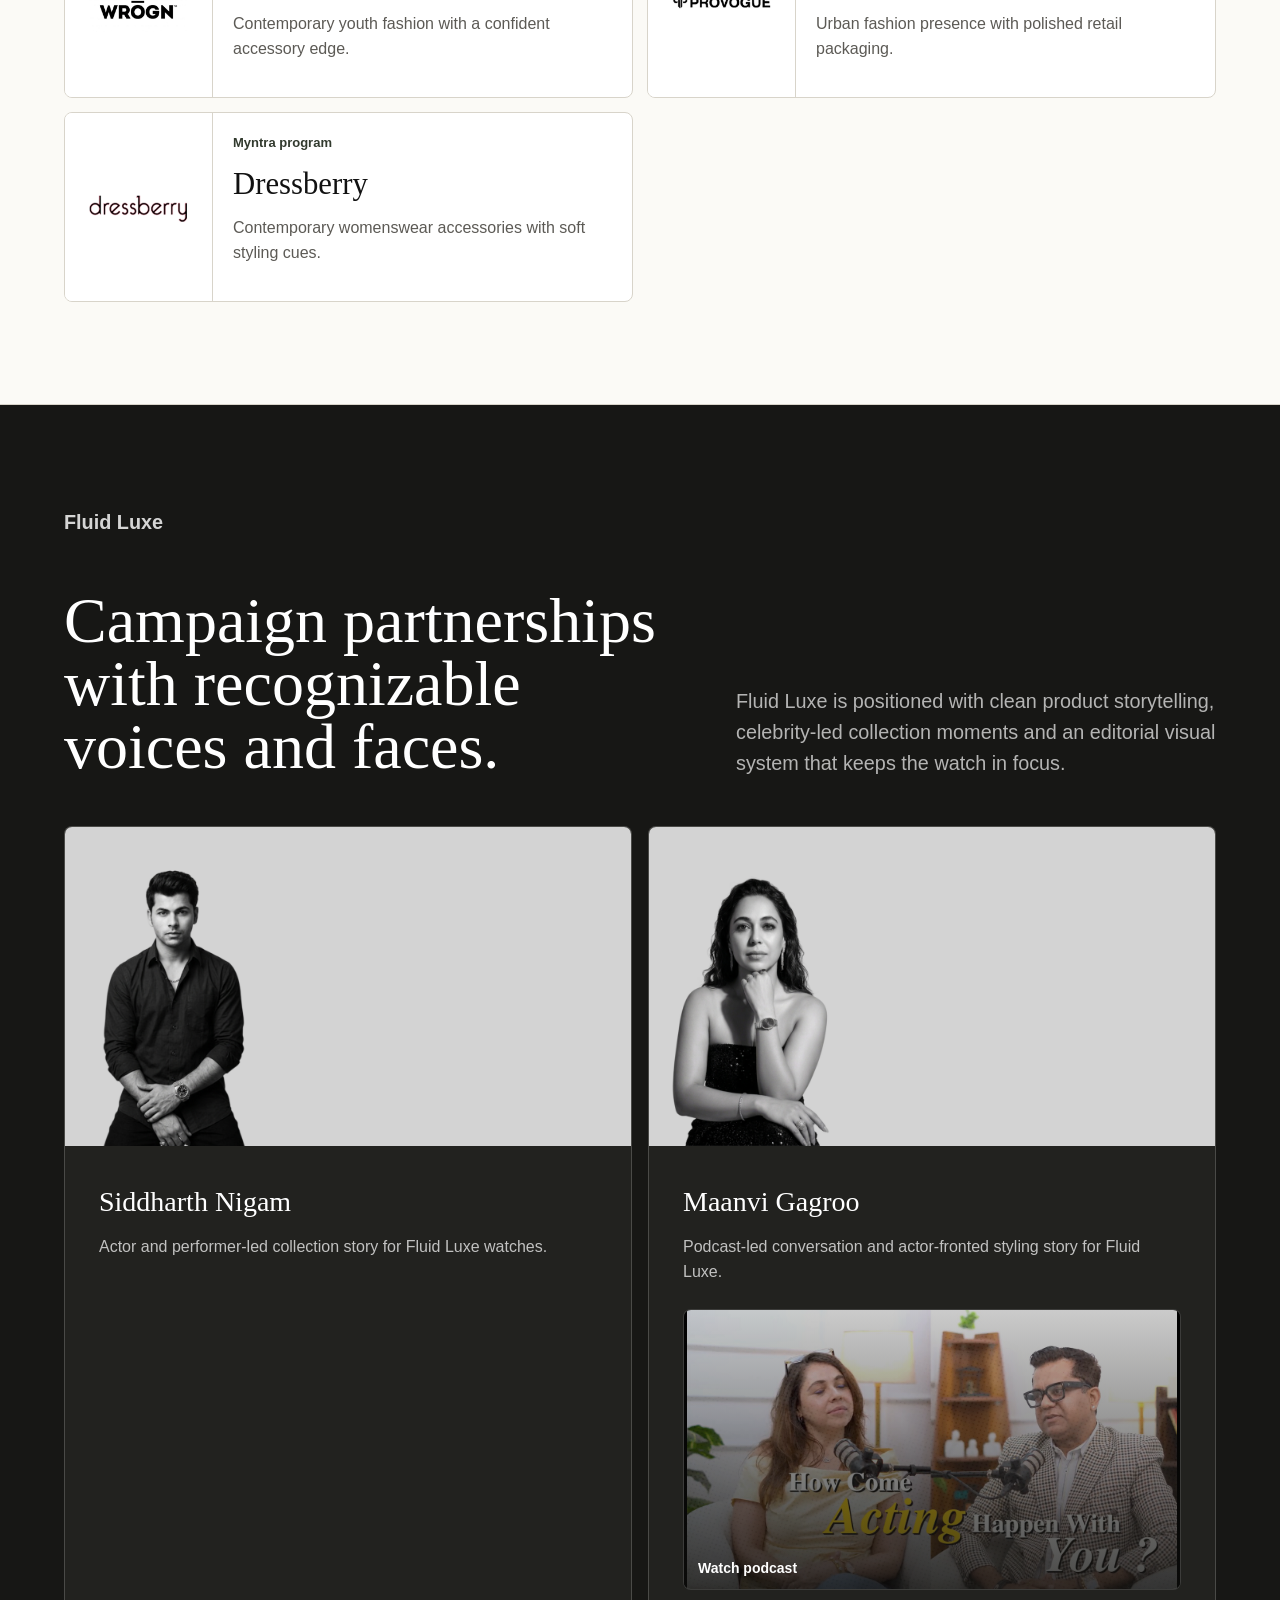
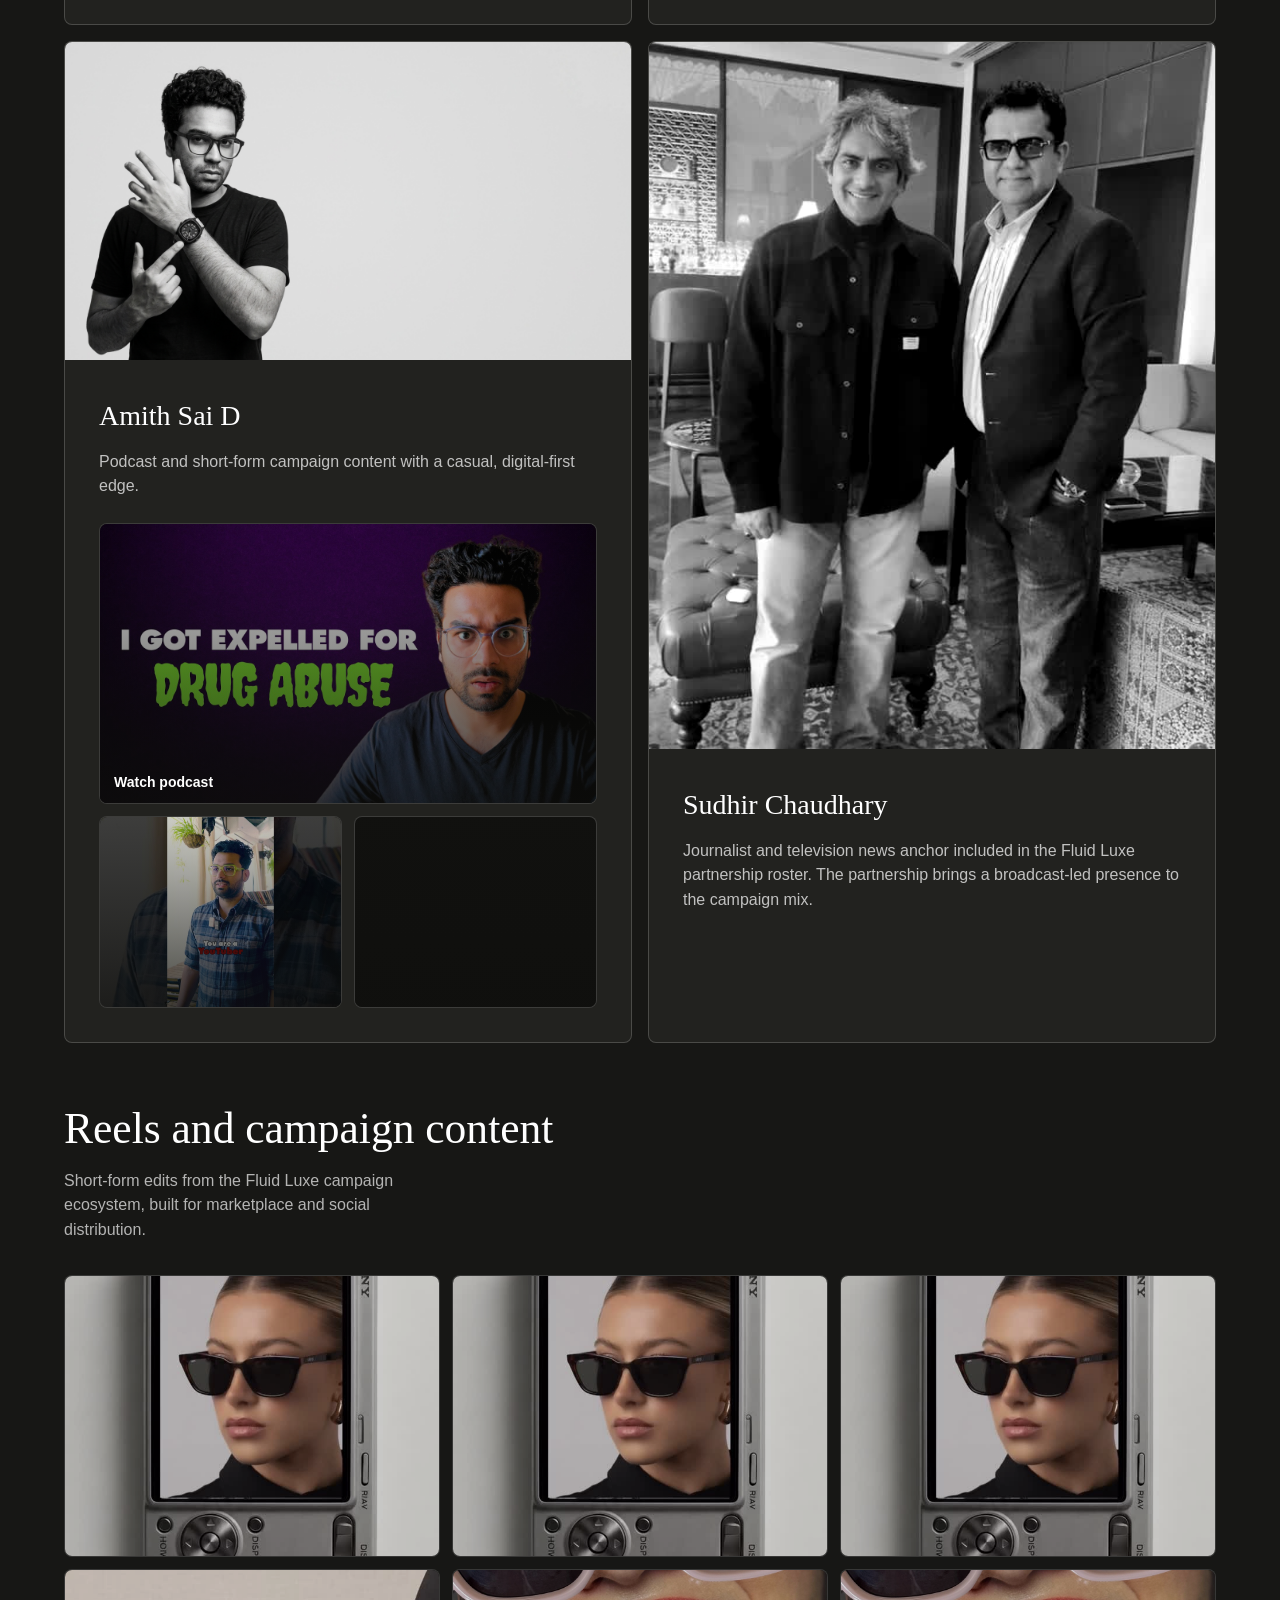
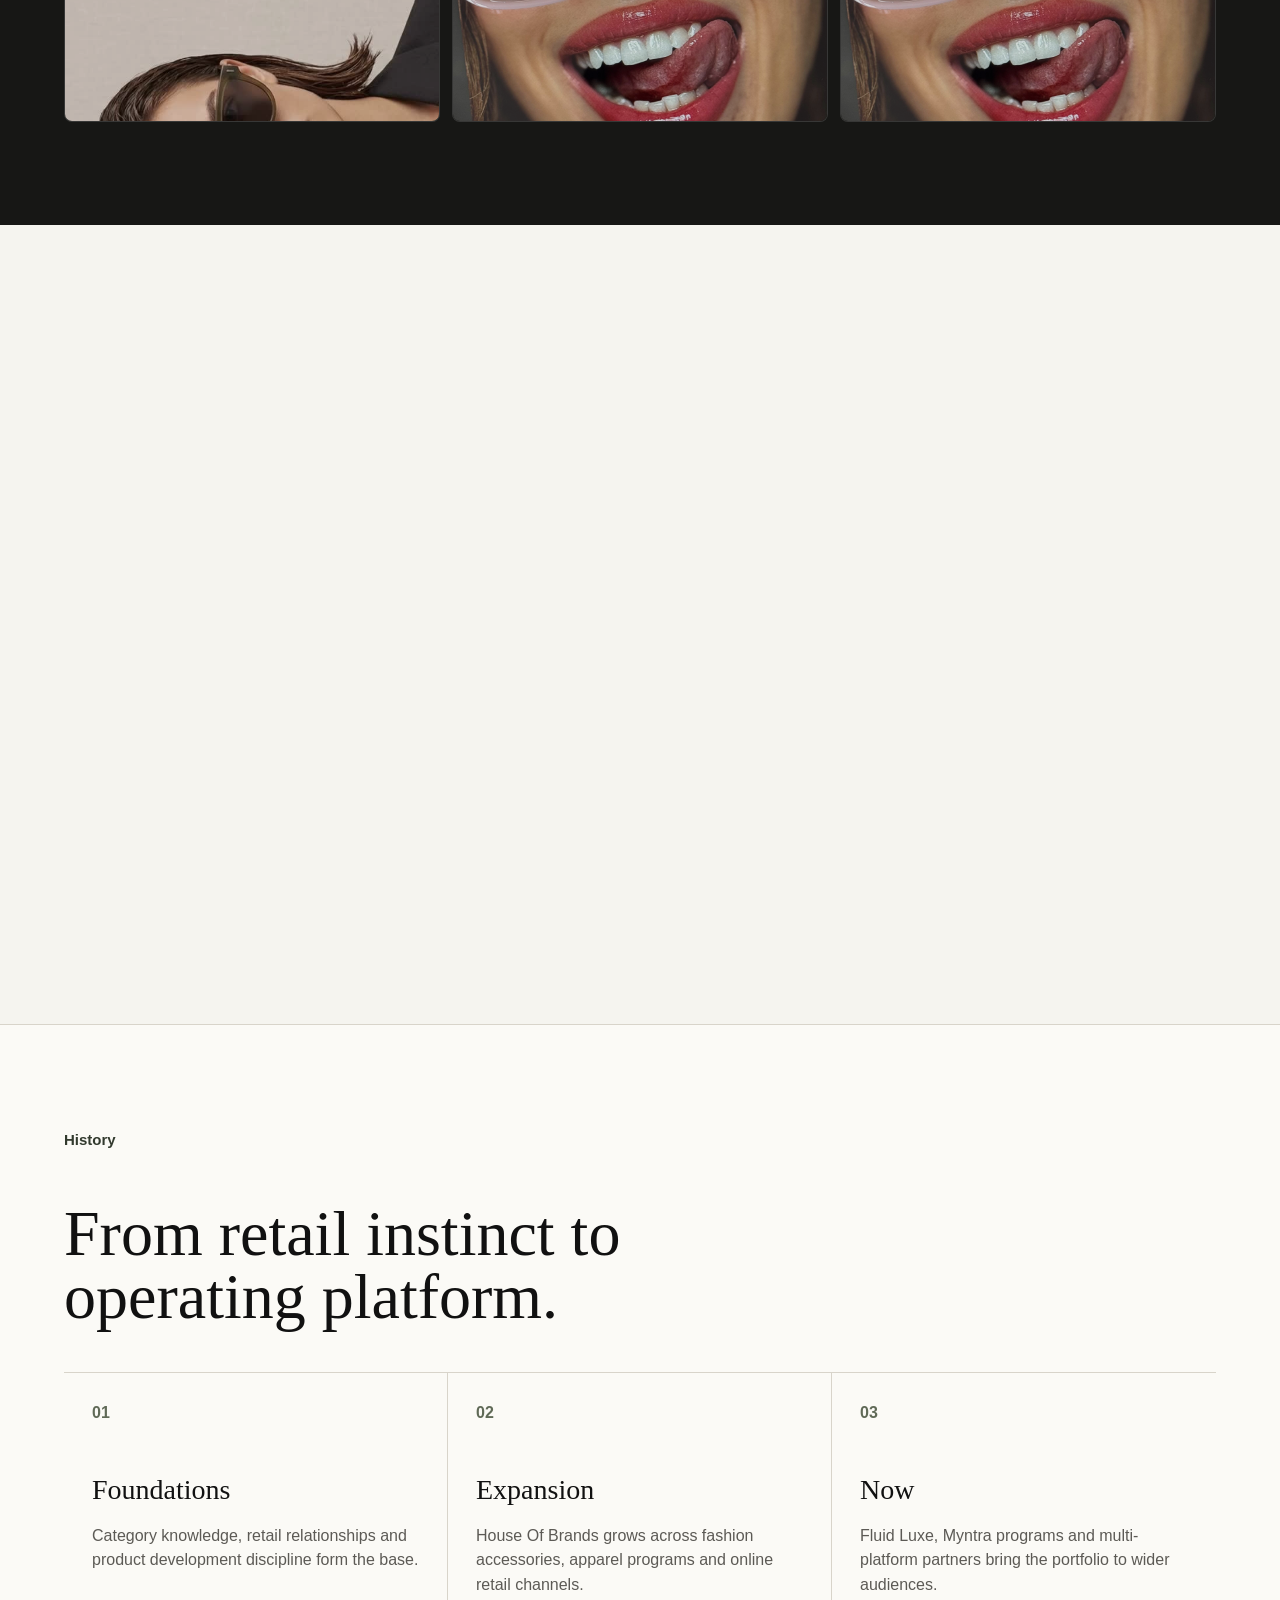
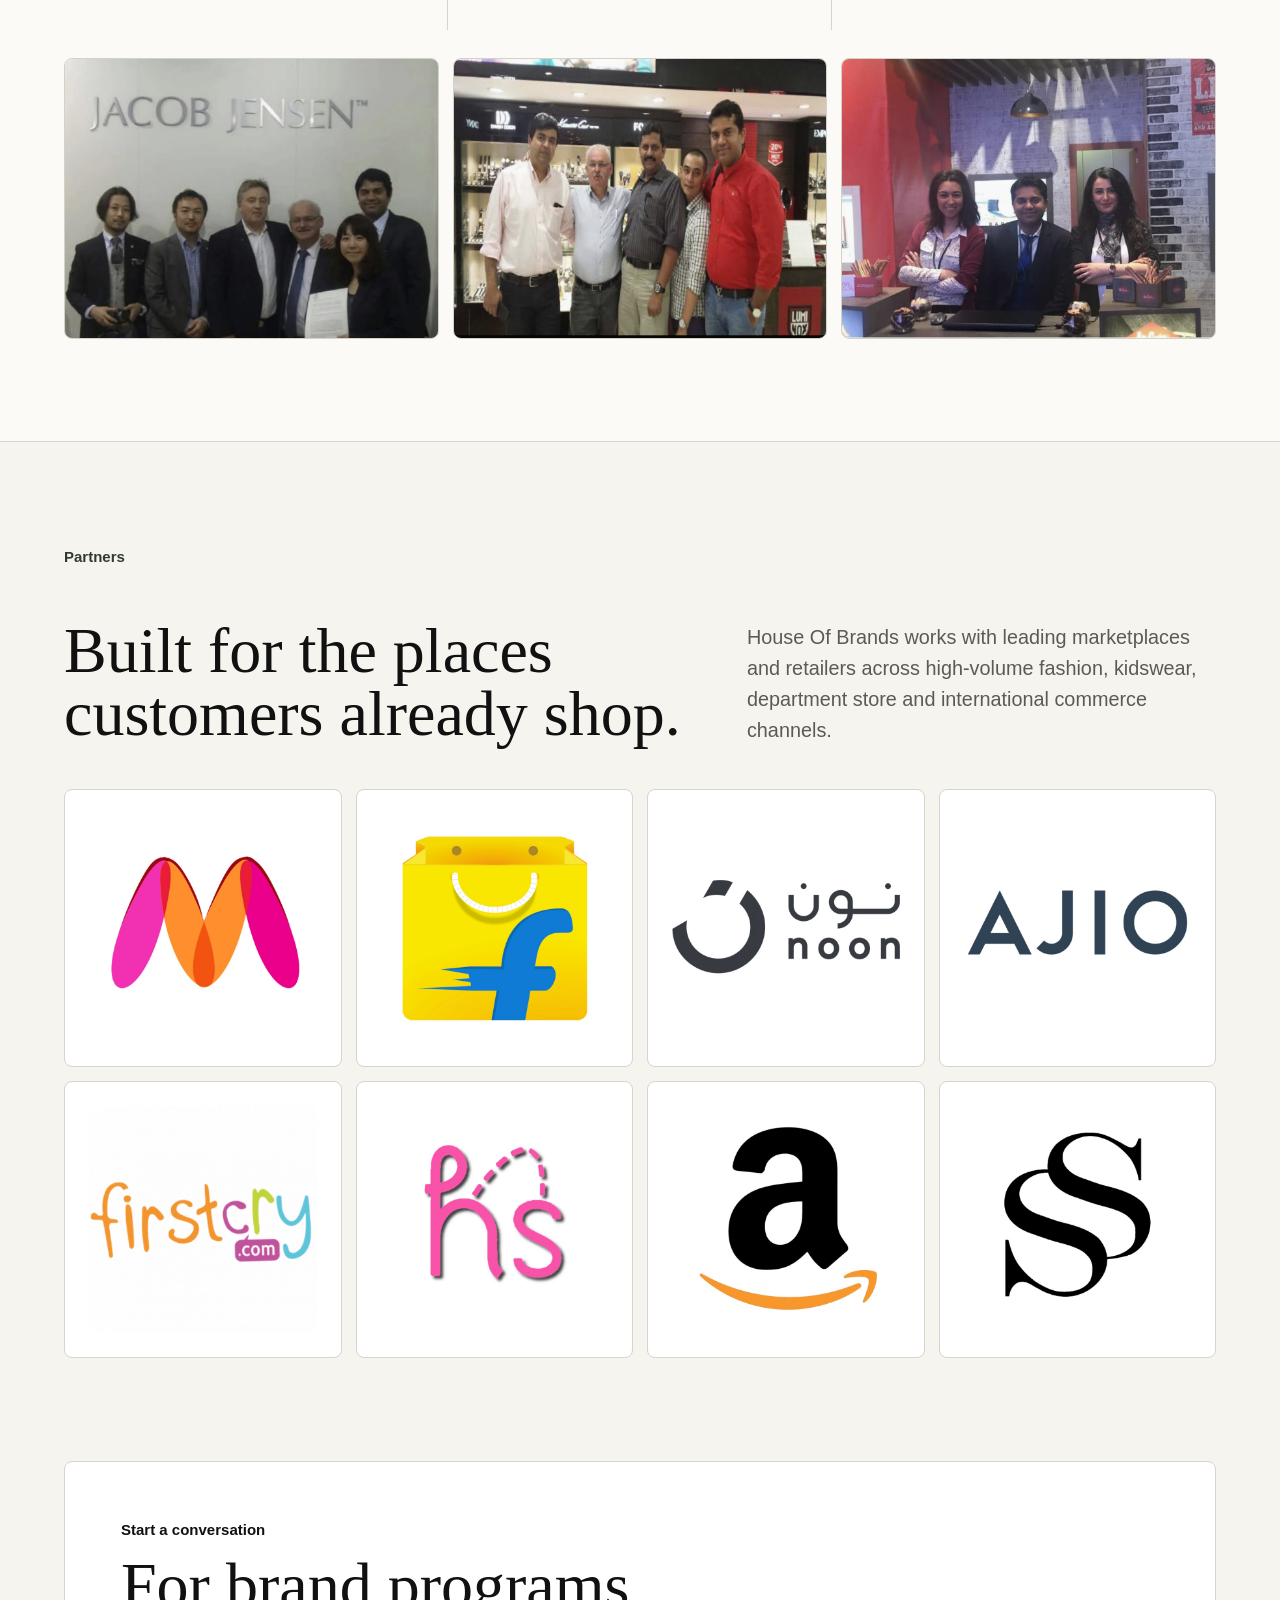
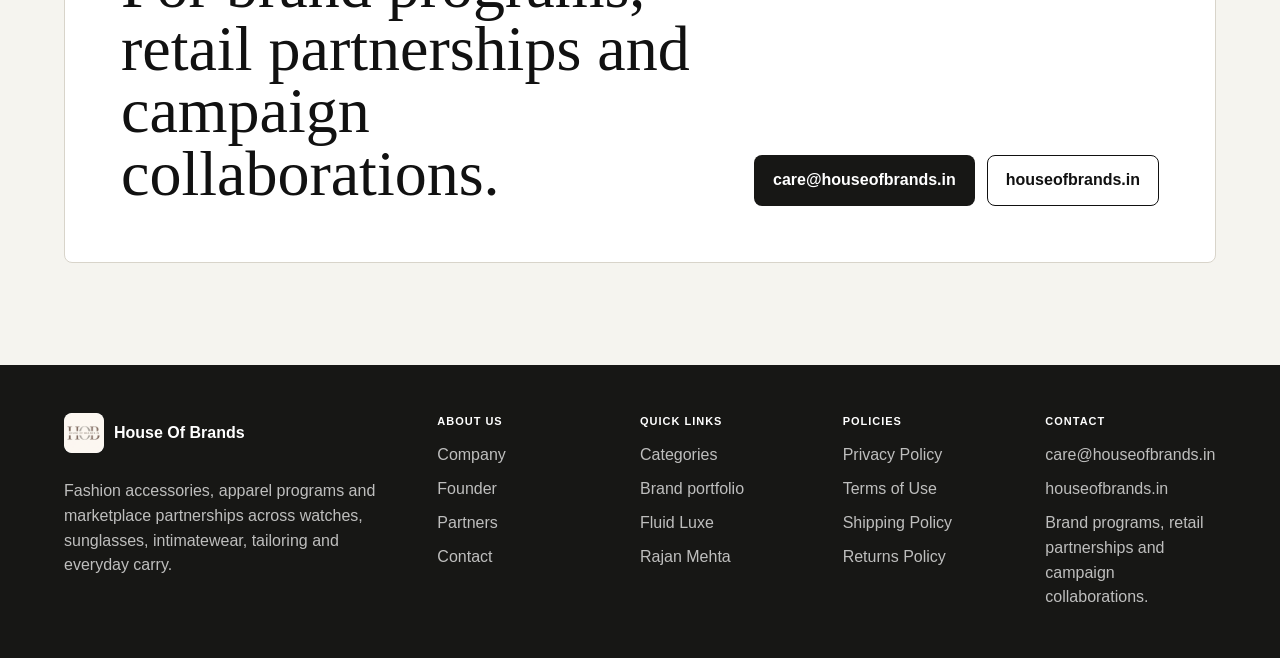
==== commit b964feb4: "UI polish: stats bar color, campaign layout fixes, history image alignment, jsDelivr deploy script -" ====
--- a/index.html
+++ b/index.html
@@ -213,19 +213,6 @@
           </p>
         </div>
 
-        <div class="brand-studio reveal">
-          <div class="brand-studio-logo">
-            <img src="assets/brands/myntra.png" alt="Myntra brand collaboration artwork" loading="lazy" decoding="async" />
-          </div>
-          <div class="brand-studio-copy">
-            <h3>Myntra and partner programs</h3>
-            <p>
-              A cleaner view of the operating portfolio: owned campaigns, Myntra labels and
-              marketplace-ready fashion brands with category context built into each card.
-            </p>
-          </div>
-        </div>
-
         <div class="brand-grid">
           <article class="brand-card reveal" tabindex="0">
             <div class="brand-art">
@@ -324,22 +311,6 @@
               <h3>Dressberry</h3>
               <span>Contemporary womenswear accessories with soft styling cues.</span>
               <div class="brand-extra">Focus: watches, jewellery and feminine gifting edits.</div>
-            </div>
-          </article>
-          <article class="brand-card text-brand reveal" tabindex="0">
-            <div class="brand-info">
-              <p>Myntra label</p>
-              <h3>Lamaan</h3>
-              <span>Additional label coverage for curated marketplace programs.</span>
-              <div class="brand-extra">Ready for artwork when final brand assets are supplied.</div>
-            </div>
-          </article>
-          <article class="brand-card text-brand reveal" tabindex="0">
-            <div class="brand-info">
-              <p>Myntra label</p>
-              <h3>Be The Star</h3>
-              <span>Fashion label support across category-led product planning.</span>
-              <div class="brand-extra">Ready for artwork when final brand assets are supplied.</div>
             </div>
           </article>
         </div>
@@ -356,51 +327,172 @@
         </div>
 
         <div class="campaign-stack" aria-label="Fluid Luxe campaign partners">
-          <article class="campaign-card reveal">
-            <img
-              src="assets/campaigns/siddharth-nigam.png"
-              alt="Siddharth Nigam for Fluid Luxe"
-              loading="lazy"
-              decoding="async"
-            />
-            <div>
+          <article class="campaign-card campaign-card-image reveal">
+            <div class="campaign-media">
+              <img
+                src="assets/campaigns/siddharth-nigam.png"
+                alt="Siddharth Nigam for Fluid Luxe"
+                loading="lazy"
+                decoding="async"
+              />
+            </div>
+            <div class="campaign-copy">
               <h3>Siddharth Nigam</h3>
               <p>Actor and performer-led collection story for Fluid Luxe watches.</p>
             </div>
           </article>
-          <article class="campaign-card reveal">
-            <img
-              src="assets/campaigns/maanvi-gagroo.png"
-              alt="Maanvi Gagroo for Fluid Luxe"
-              loading="lazy"
-              decoding="async"
-            />
-            <div>
+
+          <article class="campaign-card campaign-card-image reveal">
+            <div class="campaign-media">
+              <img
+                src="assets/campaigns/maanvi-gagroo.png"
+                alt="Maanvi Gagroo for Fluid Luxe"
+                loading="lazy"
+                decoding="async"
+              />
+            </div>
+            <div class="campaign-copy">
               <h3>Maanvi Gagroo</h3>
-              <p>Actor-led styling story with jewellery and watch-focused presentation.</p>
-            </div>
-          </article>
-          <article class="campaign-card reveal">
-            <img
-              src="assets/campaigns/amith-sai-d.png"
-              alt="Amith Sai D for Fluid Luxe"
-              loading="lazy"
-              decoding="async"
-            />
-            <div>
+              <p>Podcast-led conversation and actor-fronted styling story for Fluid Luxe.</p>
+              <div class="campaign-video-list" aria-label="Maanvi Gagroo campaign videos">
+                <a class="campaign-video-link" href="https://www.youtube.com/watch?v=g78sok6GEME" target="_blank" rel="noreferrer">
+                  <img
+                    src="assets/campaigns/thumbnails/maanvi-podcast.jpg"
+                    alt="Maanvi Gagroo podcast thumbnail"
+                    loading="lazy"
+                    decoding="async"
+                  />
+                  <span>Watch podcast</span>
+                </a>
+              </div>
+            </div>
+          </article>
+
+          <article class="campaign-card campaign-card-image reveal">
+            <div class="campaign-media">
+              <img
+                src="assets/campaigns/amith-sai-d.png"
+                alt="Amith Sai D for Fluid Luxe"
+                loading="lazy"
+                decoding="async"
+              />
+            </div>
+            <div class="campaign-copy">
               <h3>Amith Sai D</h3>
-              <p>Creator-led campaign moment with a casual, digital-first edge.</p>
-            </div>
-          </article>
-          <article class="campaign-card campaign-card-text reveal">
-            <div>
+              <p>Podcast and short-form campaign content with a casual, digital-first edge.</p>
+              <div class="campaign-video-list campaign-video-list-compact" aria-label="Amith Sai D campaign videos">
+                <a class="campaign-video-link" href="https://www.youtube.com/watch?v=Sye1rTiBZ4M" target="_blank" rel="noreferrer">
+                  <img
+                    src="assets/campaigns/thumbnails/amith-podcast.jpg"
+                    alt="Amith Sai D podcast thumbnail"
+                    loading="lazy"
+                    decoding="async"
+                  />
+                  <span>Watch podcast</span>
+                </a>
+                <a class="campaign-video-link" href="https://www.youtube.com/shorts/FS6RUzost0k" target="_blank" rel="noreferrer" aria-label="Watch Amith Sai D short">
+                  <img
+                    src="assets/campaigns/thumbnails/amith-short-01.jpg"
+                    alt="Amith Sai D short thumbnail"
+                    loading="lazy"
+                    decoding="async"
+                  />
+                </a>
+                <a class="campaign-video-link" href="https://www.youtube.com/shorts/k6yBSKNECmw" target="_blank" rel="noreferrer" aria-label="Watch Amith Sai D short">
+                  <img
+                    src="assets/campaigns/thumbnails/amith-short-02.jpg"
+                    alt="Amith Sai D short thumbnail"
+                    loading="lazy"
+                    decoding="async"
+                  />
+                </a>
+              </div>
+            </div>
+          </article>
+
+          <article class="campaign-card campaign-card-image reveal">
+            <div class="campaign-media campaign-media-portrait">
+              <img
+                src="assets/campaigns/sudhir-chaudhary-bw.jpg"
+                alt="Sudhir Chaudhary with House Of Brands founder"
+                loading="lazy"
+                decoding="async"
+              />
+            </div>
+            <div class="campaign-copy">
               <h3>Sudhir Chaudhary</h3>
               <p>
                 Journalist and television news anchor included in the Fluid Luxe partnership roster.
-                The layout is ready for his banner when the final campaign asset is added.
+                The partnership brings a broadcast-led presence to the campaign mix.
               </p>
             </div>
           </article>
+        </div>
+
+        <div class="reel-collage reveal" aria-label="Fluid Luxe reels and campaign content">
+          <div class="reel-collage-heading">
+            <h3>Reels and campaign content</h3>
+            <p>
+              Short-form edits from the Fluid Luxe campaign ecosystem, built for marketplace and
+              social distribution.
+            </p>
+          </div>
+          <div class="reel-grid">
+            <a class="reel-card reel-card-portrait" href="https://www.instagram.com/reel/DYugD-pNdPv/" target="_blank" rel="noreferrer" aria-label="View Fluid Luxe Instagram reel">
+              <video
+                src="assets/campaigns/videos/instagram-reel-portrait-01.mp4"
+                poster="assets/campaigns/thumbnails/reel-portrait-camera.jpg"
+                autoplay
+                muted
+                loop
+                playsinline
+              ></video>
+            </a>
+            <a class="reel-card reel-card-landscape reel-card-top" href="https://www.instagram.com/reel/DYjQSEgRIEi/" target="_blank" rel="noreferrer" aria-label="View Fluid Luxe eyewear Instagram reel">
+              <img
+                src="assets/campaigns/thumbnails/reel-landscape-eyewear.jpg"
+                alt=""
+                loading="lazy"
+                decoding="async"
+              />
+            </a>
+            <a class="reel-card reel-card-portrait" href="https://www.instagram.com/reel/DWEY_4tEa06/" target="_blank" rel="noreferrer" aria-label="View Fluid Luxe campaign Instagram reel">
+              <video
+                src="assets/campaigns/videos/instagram-reel-portrait-02.mp4"
+                poster="assets/campaigns/thumbnails/reel-portrait-camera.jpg"
+                autoplay
+                muted
+                loop
+                playsinline
+              ></video>
+            </a>
+            <a class="reel-card reel-card-landscape" href="https://www.instagram.com/reel/DUs1XSHj4g4/" target="_blank" rel="noreferrer" aria-label="View Fluid Luxe short-form Instagram reel">
+              <video
+                src="assets/campaigns/videos/instagram-reel-landscape.mp4"
+                poster="assets/campaigns/thumbnails/reel-landscape-pink-sunglasses.jpg"
+                autoplay
+                muted
+                loop
+                playsinline
+              ></video>
+            </a>
+            <a class="reel-card reel-card-portrait reel-card-center" href="https://www.instagram.com/reel/DUF3TzCEswN/" target="_blank" rel="noreferrer" aria-label="View Fluid Luxe on-set Instagram reel">
+              <img
+                src="assets/campaigns/thumbnails/reel-portrait-camera.jpg"
+                alt=""
+                loading="lazy"
+                decoding="async"
+              />
+            </a>
+            <a class="reel-card reel-card-landscape reel-card-center" href="https://www.instagram.com/reel/DSXsp2ejyFg/" target="_blank" rel="noreferrer" aria-label="View Fluid Luxe watch Instagram reel">
+              <img
+                src="assets/campaigns/thumbnails/reel-landscape-pink-sunglasses.jpg"
+                alt=""
+                loading="lazy"
+                decoding="async"
+              />
+            </a>
+          </div>
         </div>
       </section>
 
--- a/styles.css
+++ b/styles.css
@@ -200,7 +200,7 @@
   align-items: end;
   max-width: var(--content-max);
   margin: 0 auto;
-  padding: clamp(104px, 12vh, 136px) var(--section-x) 48px;
+  padding: clamp(80px, 11svh, 136px) var(--section-x) clamp(32px, 4.5svh, 56px);
 }
 
 .hero-copy {
@@ -229,15 +229,15 @@
 
 .hero h1 {
   max-width: 860px;
-  font-size: clamp(46px, 5.8vw, 84px);
+  font-size: clamp(46px, min(5.8vw, 8svh), 84px);
   overflow-wrap: anywhere;
 }
 
 .hero-copy > p:not(.section-kicker) {
   max-width: 680px;
-  margin: 24px 0 0;
+  margin: clamp(14px, 2.5svh, 24px) 0 0;
   color: rgba(255, 255, 255, 0.86);
-  font-size: clamp(18px, 2vw, 22px);
+  font-size: clamp(16px, min(2vw, 2.6svh), 22px);
   overflow-wrap: anywhere;
 }
 
@@ -246,7 +246,7 @@
   display: flex;
   flex-wrap: wrap;
   gap: 12px;
-  margin-top: 32px;
+  margin-top: clamp(20px, 3svh, 32px);
 }
 
 .button {
@@ -413,14 +413,14 @@
   max-width: var(--content-max);
   margin-inline: auto;
   margin-top: 32px;
-  background: var(--charcoal);
-  color: #ffffff;
+  background: #e2bfa3;
+  color: #1a1108;
 }
 
 .scale-strip div {
   min-height: 148px;
   padding: 24px;
-  border-right: 1px solid rgba(255, 255, 255, 0.18);
+  border-right: 1px solid rgba(0, 0, 0, 0.12);
 }
 
 .scale-strip div:last-child {
@@ -439,7 +439,7 @@
   display: block;
   max-width: 180px;
   margin-top: 14px;
-  color: rgba(255, 255, 255, 0.72);
+  color: rgba(26, 17, 8, 0.68);
 }
 
 .image-break {
@@ -583,12 +583,12 @@
   display: grid;
   place-items: center;
   min-height: 168px;
-  background: var(--paper);
+  background: var(--surface);
 }
 
 .brand-studio-logo img {
-  width: min(78%, 360px);
-  height: 128px;
+  width: min(78%, 260px);
+  height: auto;
   max-width: 78%;
   object-fit: contain;
 }
@@ -624,28 +624,28 @@
   background: var(--surface);
   overflow: hidden;
   outline: none;
-  transition: background 160ms ease, border-color 160ms ease;
-}
-
-.brand-card:hover,
-.brand-card:focus-visible {
-  background: #fbfaf6;
-  border-color: var(--olive);
+  transition: transform 200ms ease, box-shadow 200ms ease;
+}
+
+.brand-card:hover {
+  transform: translateY(-3px);
+  box-shadow: 0 6px 18px rgba(0, 0, 0, 0.07);
 }
 
 .brand-art {
   display: grid;
   place-items: center;
   min-height: 188px;
-  padding: 20px;
-  background: var(--paper);
+  padding: 24px;
+  background: var(--surface);
   border-right: 1px solid var(--line);
 }
 
 .brand-art img {
   width: 100%;
-  max-width: 150px;
-  height: 118px;
+  max-width: 140px;
+  height: auto;
+  max-height: 100px;
   object-fit: contain;
 }
 
@@ -684,8 +684,7 @@
   transition: opacity 160ms ease, max-height 160ms ease, margin-top 160ms ease;
 }
 
-.brand-card:hover .brand-extra,
-.brand-card:focus-visible .brand-extra {
+.brand-card:hover .brand-extra {
   max-height: 80px;
   margin-top: 14px;
   opacity: 1;
@@ -732,64 +731,214 @@
 
 .campaign-stack {
   display: grid;
-  gap: 18px;
+  grid-template-columns: repeat(2, minmax(0, 1fr));
+  gap: 16px;
   max-width: var(--content-max);
   margin-inline: auto;
+  padding-inline: var(--section-x);
 }
 
 .campaign-card {
-  position: sticky;
-  top: 84px;
-  min-height: min(50vw, 560px);
-  margin: 0 var(--section-x);
+  display: grid;
+  grid-template-rows: auto 1fr;
   overflow: hidden;
   border: 1px solid rgba(255, 255, 255, 0.18);
-  background: #d7d7d4;
-}
-
-.campaign-card img {
+  border-radius: var(--radius);
+  background: #22221f;
+}
+
+.campaign-media {
+  background: #11110f;
+}
+
+.campaign-media img {
+  display: block;
   width: 100%;
-  height: 100%;
-  min-height: min(50vw, 560px);
+  aspect-ratio: 16 / 9;
+  height: auto;
   object-fit: cover;
   object-position: center;
 }
 
+.campaign-media-portrait img {
+  aspect-ratio: 4 / 5;
+  object-position: center;
+  filter: grayscale(1) contrast(1.04);
+}
+
 .campaign-card::after {
+  display: none;
+}
+
+.campaign-copy {
+  display: grid;
+  align-content: start;
+  padding: clamp(20px, 2.8vw, 34px);
+  color: #ffffff;
+}
+
+.campaign-card p {
+  color: rgba(255, 255, 255, 0.72);
+}
+
+.campaign-video-list {
+  display: grid;
+  grid-template-columns: 1fr;
+  gap: 12px;
+  margin-top: 24px;
+}
+
+.campaign-video-list-compact {
+  grid-template-columns: repeat(2, minmax(0, 1fr));
+}
+
+.campaign-video-list-compact .campaign-video-link:first-child {
+  grid-column: 1 / -1;
+}
+
+.campaign-video-link {
+  position: relative;
+  display: block;
+  overflow: hidden;
+  min-height: 190px;
+  border: 1px solid rgba(255, 255, 255, 0.18);
+  border-radius: var(--radius);
+  background: #11110f;
+  color: #ffffff;
+}
+
+.campaign-video-link::after {
   content: "";
   position: absolute;
   inset: 0;
-  background: linear-gradient(90deg, rgba(16, 16, 15, 0.05), rgba(16, 16, 15, 0.82) 70%);
-}
-
-.campaign-card > div {
+  background: linear-gradient(180deg, rgba(15, 15, 13, 0.08), rgba(15, 15, 13, 0.72));
+  pointer-events: none;
+}
+
+.campaign-video-link img {
+  display: block;
+  width: 100%;
+  height: 100%;
+  min-height: 190px;
+  aspect-ratio: 16 / 9;
+  object-fit: cover;
+  filter: saturate(0.9) brightness(0.86);
+  transition: filter 160ms ease;
+}
+
+.campaign-video-link span {
   position: absolute;
   z-index: 1;
-  right: 0;
-  bottom: 0;
-  max-width: 460px;
-  padding: clamp(24px, 5vw, 56px);
+  left: 14px;
+  right: 14px;
+  bottom: 12px;
+  font-size: 14px;
+  font-weight: 700;
+  line-height: 1.2;
+}
+
+.campaign-video-link:hover {
+  border-color: rgba(255, 255, 255, 0.36);
+}
+
+.campaign-video-link:hover img {
+  filter: saturate(1) brightness(0.72);
+}
+
+.campaign-card-text {
+  display: grid;
+  min-height: 100%;
+  background: var(--olive-dark);
+}
+
+.campaign-card-text .campaign-copy {
+  align-content: end;
+  min-height: 320px;
+}
+
+.reel-collage {
+  max-width: var(--content-max);
+  margin: 64px auto 0;
+  padding-inline: var(--section-x);
+}
+
+.reel-collage-heading {
+  margin-bottom: 32px;
+  max-width: 680px;
+}
+
+.reel-collage-heading h3 {
+  margin: 0;
+  font-family: var(--font-display);
+  font-size: clamp(32px, 3.4vw, 52px);
+  font-weight: 500;
+  line-height: 1;
+}
+
+.reel-collage-heading p {
+  max-width: 340px;
+  margin: 18px 0 0;
+  color: rgba(255, 255, 255, 0.68);
+}
+
+.reel-grid {
+  display: grid;
+  grid-template-columns: repeat(3, 1fr);
+  grid-template-rows: clamp(240px, 22vw, 320px) clamp(130px, 12vw, 180px);
+  gap: 12px;
+}
+
+.reel-card {
+  position: relative;
+  display: block;
+  overflow: hidden;
   color: #ffffff;
-}
-
-.campaign-card p {
-  color: rgba(255, 255, 255, 0.72);
-}
-
-.campaign-card-text {
-  display: grid;
-  min-height: 360px;
-  background: var(--olive-dark);
-}
-
-.campaign-card-text::after {
-  display: none;
-}
-
-.campaign-card-text > div {
-  position: static;
-  align-self: end;
-  max-width: 620px;
+  background: #11110f;
+  border: 1px solid rgba(255, 255, 255, 0.16);
+  border-radius: var(--radius);
+}
+
+.reel-card-portrait {
+  grid-row: 1;
+}
+
+.reel-card-landscape {
+  grid-row: 2;
+}
+
+.reel-card img,
+.reel-card video {
+  position: absolute;
+  inset: 0;
+  width: 100%;
+  height: 100%;
+  object-fit: cover;
+  filter: saturate(0.92) brightness(0.86);
+  transition: filter 160ms ease, opacity 160ms ease;
+}
+
+.reel-card-landscape img,
+.reel-card-landscape video {
+  aspect-ratio: 16 / 9;
+}
+
+.reel-card:hover {
+  border-color: rgba(255, 255, 255, 0.34);
+}
+
+.reel-card:hover img,
+.reel-card:hover video {
+  filter: saturate(1) brightness(0.76);
+}
+
+.reel-card-top img,
+.reel-card-top video {
+  object-position: center top;
+}
+
+.reel-card-center img,
+.reel-card-center video {
+  object-position: center;
 }
 
 .founder-section {
@@ -862,7 +1011,7 @@
 
 .history-media {
   display: grid;
-  grid-template-columns: 1.15fr 0.9fr 0.9fr;
+  grid-template-columns: repeat(3, 1fr);
   gap: 14px;
   max-width: var(--content-max);
   margin-inline: auto;
@@ -962,7 +1111,11 @@
 .footer-column h2 {
   color: #ffffff;
   font-family: var(--font-body);
-  font-size: 14px;
+  font-size: 11px;
+  font-weight: 700;
+  letter-spacing: 0.09em;
+  text-transform: uppercase;
+  margin-bottom: 4px;
 }
 
 .footer-column a {
@@ -1102,6 +1255,7 @@
 
   .partner-grid {
     grid-template-columns: repeat(4, minmax(0, 1fr));
+    gap: 10px;
   }
 
   .brand-studio {
@@ -1113,11 +1267,12 @@
   }
 
   .site-footer {
-    grid-template-columns: repeat(2, minmax(0, 1fr));
+    grid-template-columns: minmax(200px, 1.2fr) repeat(2, minmax(0, 0.7fr));
+    gap: 24px 32px;
   }
 
   .footer-about {
-    grid-column: 1 / -1;
+    grid-row: span 2;
   }
 
   .policy-shell {
@@ -1241,7 +1396,7 @@
 
   .scale-strip div {
     border-right: 0;
-    border-bottom: 1px solid rgba(255, 255, 255, 0.16);
+    border-bottom: 1px solid rgba(0, 0, 0, 0.12);
   }
 
   .scale-strip div:last-child,
@@ -1355,7 +1510,8 @@
   }
 
   .brand-studio-logo img {
-    height: 78px;
+    height: auto;
+    max-height: 72px;
   }
 
   .brand-studio-copy h3 {
@@ -1409,7 +1565,9 @@
   }
 
   .campaign-stack {
+    grid-template-columns: 1fr;
     gap: 12px;
+    padding-inline: var(--section-x);
   }
 
   .history-media {
@@ -1432,39 +1590,46 @@
   }
 
   .campaign-card {
-    position: relative;
-    top: auto;
-    display: grid;
     min-height: 0;
-    margin-inline: var(--section-x);
-    background: #22221f;
-  }
-
-  .campaign-card img {
-    aspect-ratio: 2.15 / 1;
-    height: auto;
-    min-height: 0;
-    object-fit: cover;
-  }
-
-  .campaign-card::after {
-    display: none;
-  }
-
-  .campaign-card > div {
-    position: static;
-    max-width: none;
+  }
+
+  .campaign-copy {
     padding: 20px;
-    background: #22221f;
-  }
-
-  .campaign-card-text {
-    min-height: 0;
-    background: var(--olive-dark);
-  }
-
-  .campaign-card-text > div {
-    background: transparent;
+  }
+
+  .campaign-video-list,
+  .campaign-video-list-compact {
+    grid-template-columns: 1fr;
+  }
+
+  .campaign-video-list-compact .campaign-video-link:first-child {
+    grid-column: auto;
+  }
+
+  .campaign-video-link {
+    min-height: 150px;
+  }
+
+  .campaign-card-text .campaign-copy {
+    min-height: 220px;
+  }
+
+  .reel-collage {
+    margin-top: 36px;
+  }
+
+  .reel-grid {
+    grid-template-columns: repeat(3, 1fr);
+    grid-template-rows: clamp(180px, 28vw, 260px) clamp(110px, 16vw, 160px);
+    gap: 10px;
+  }
+
+  .reel-card-portrait {
+    grid-row: 1;
+  }
+
+  .reel-card-landscape {
+    grid-row: 2;
   }
 
   .contact-actions,
@@ -1475,8 +1640,33 @@
 
   .site-footer {
     grid-template-columns: 1fr;
-    gap: 24px;
+    gap: 0;
     padding-block: 40px;
+  }
+
+  .footer-about {
+    grid-row: auto;
+    padding-bottom: 24px;
+    border-bottom: 1px solid rgba(255, 255, 255, 0.1);
+    margin-bottom: 8px;
+  }
+
+  .footer-about p {
+    max-width: none;
+  }
+
+  .footer-column {
+    padding-block: 16px;
+    border-bottom: 1px solid rgba(255, 255, 255, 0.1);
+  }
+
+  .footer-column:last-child {
+    border-bottom: 0;
+    padding-bottom: 0;
+  }
+
+  .footer-column p {
+    max-width: none;
   }
 
   .policy-main {
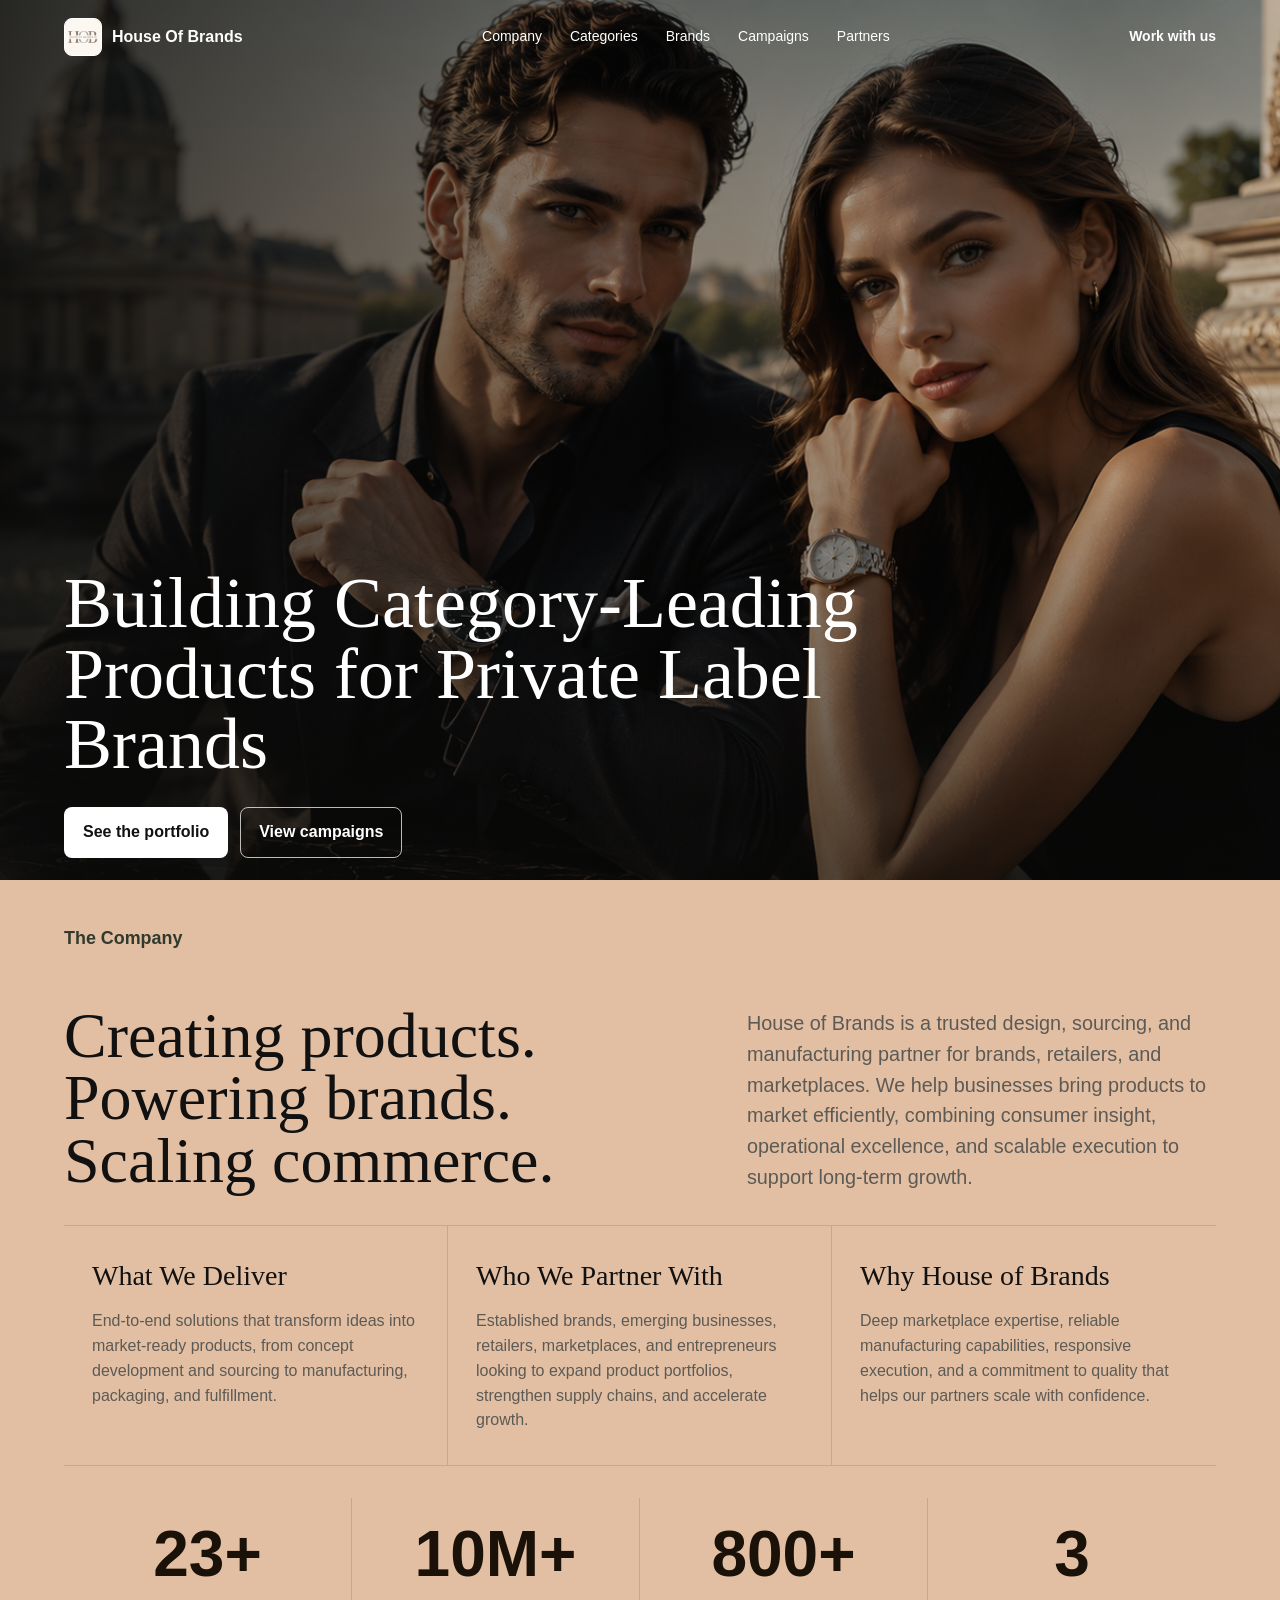
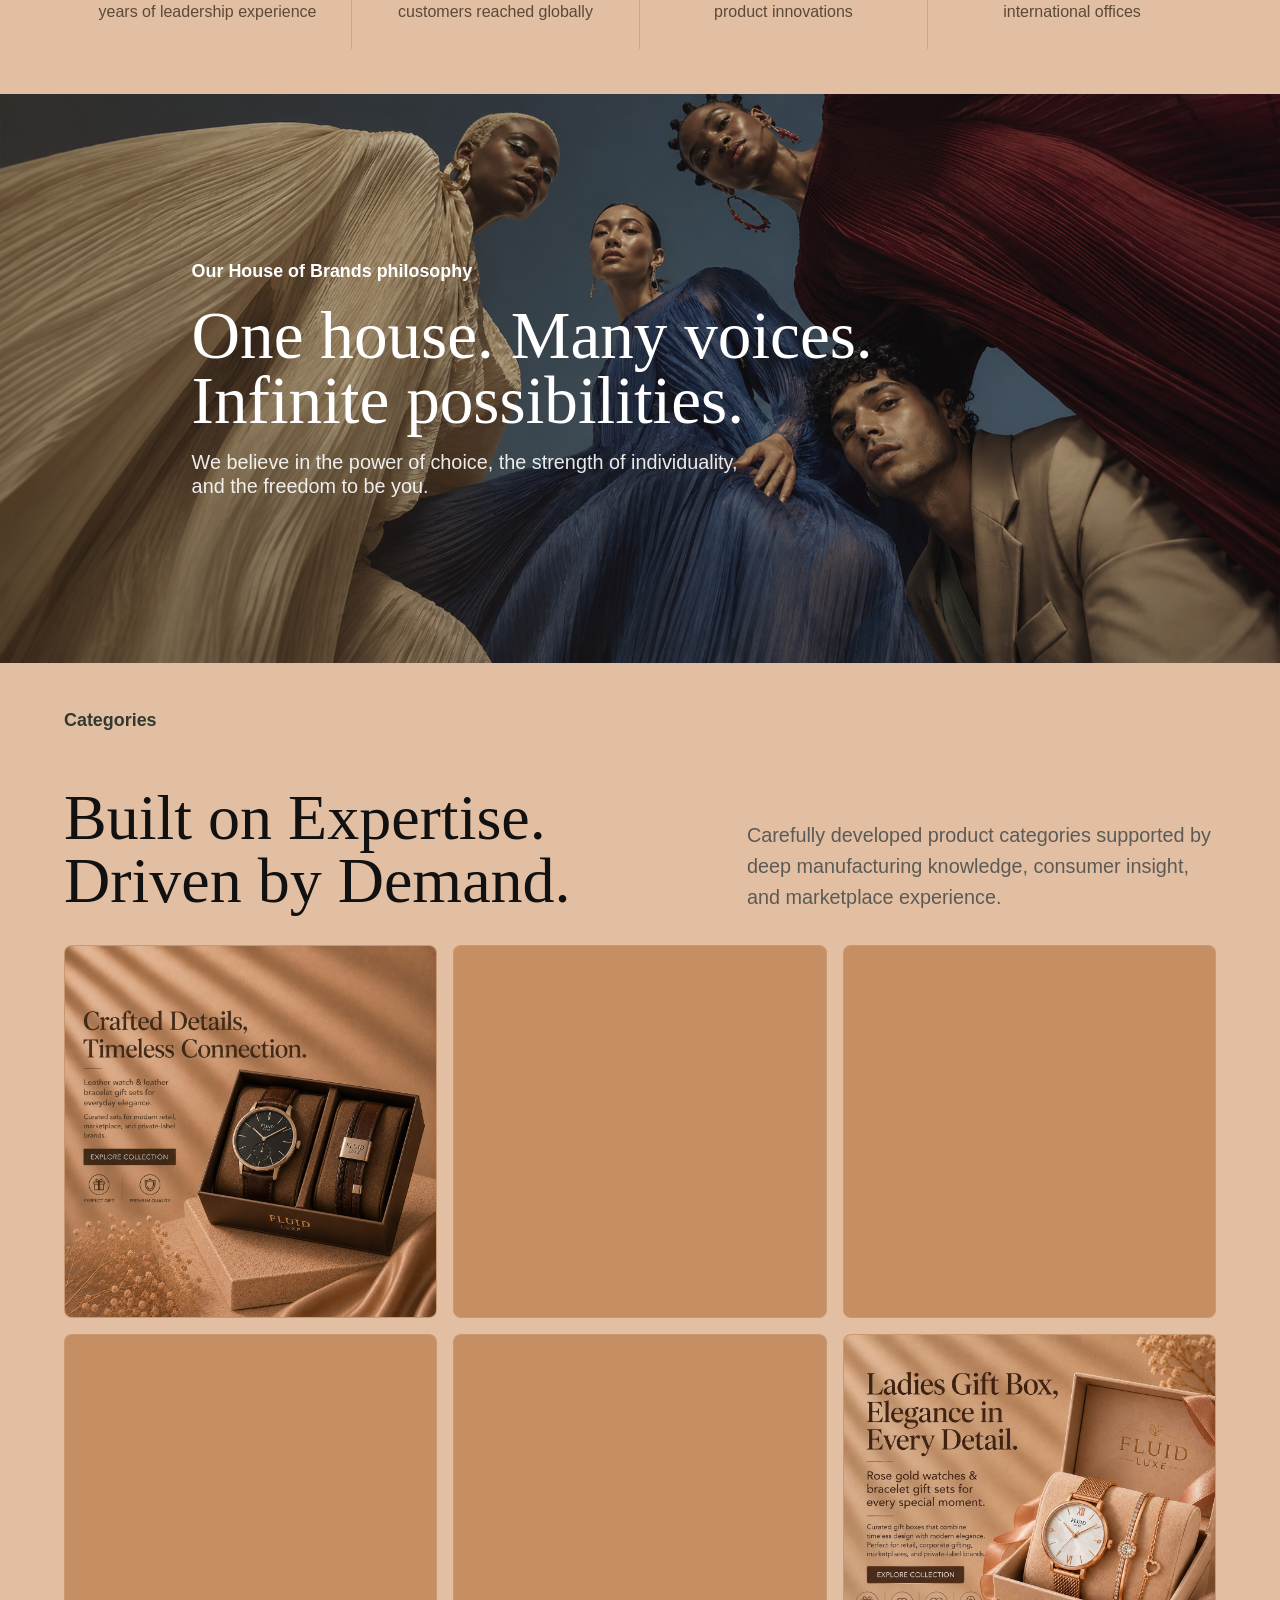
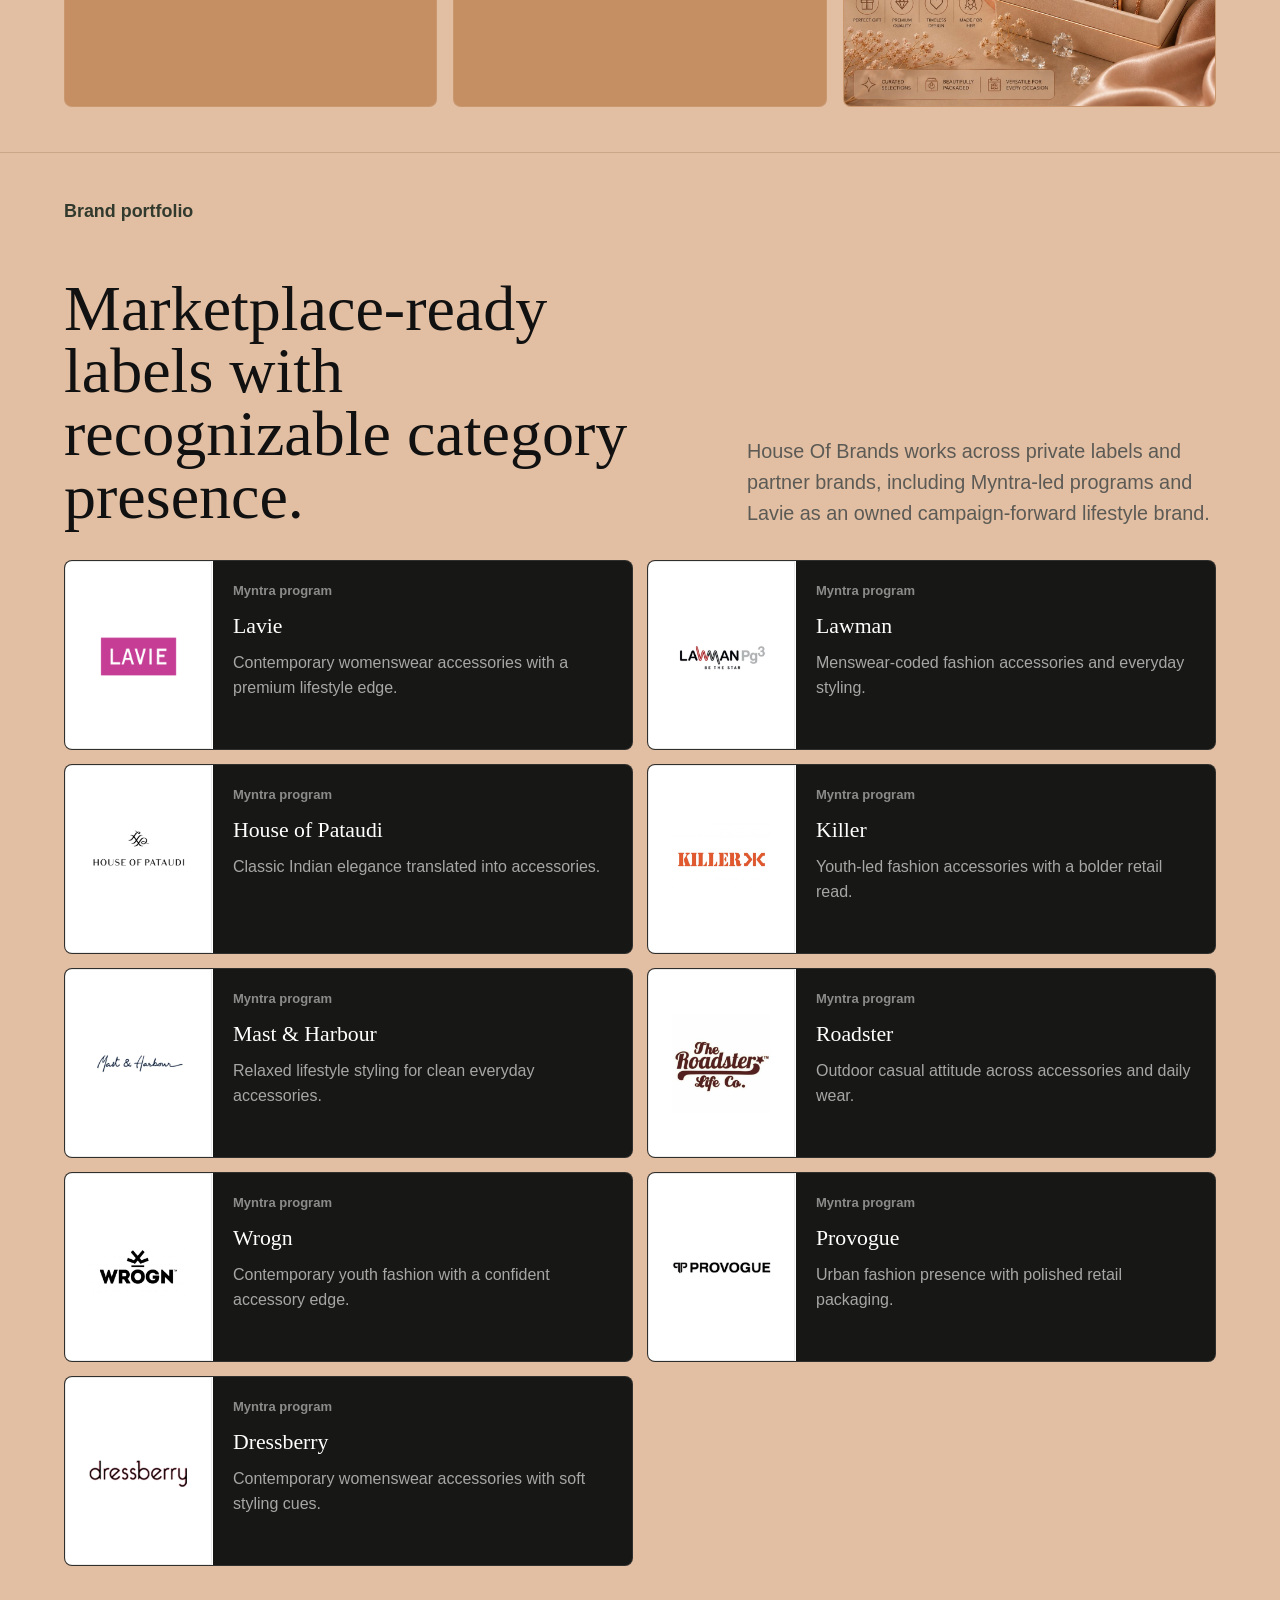
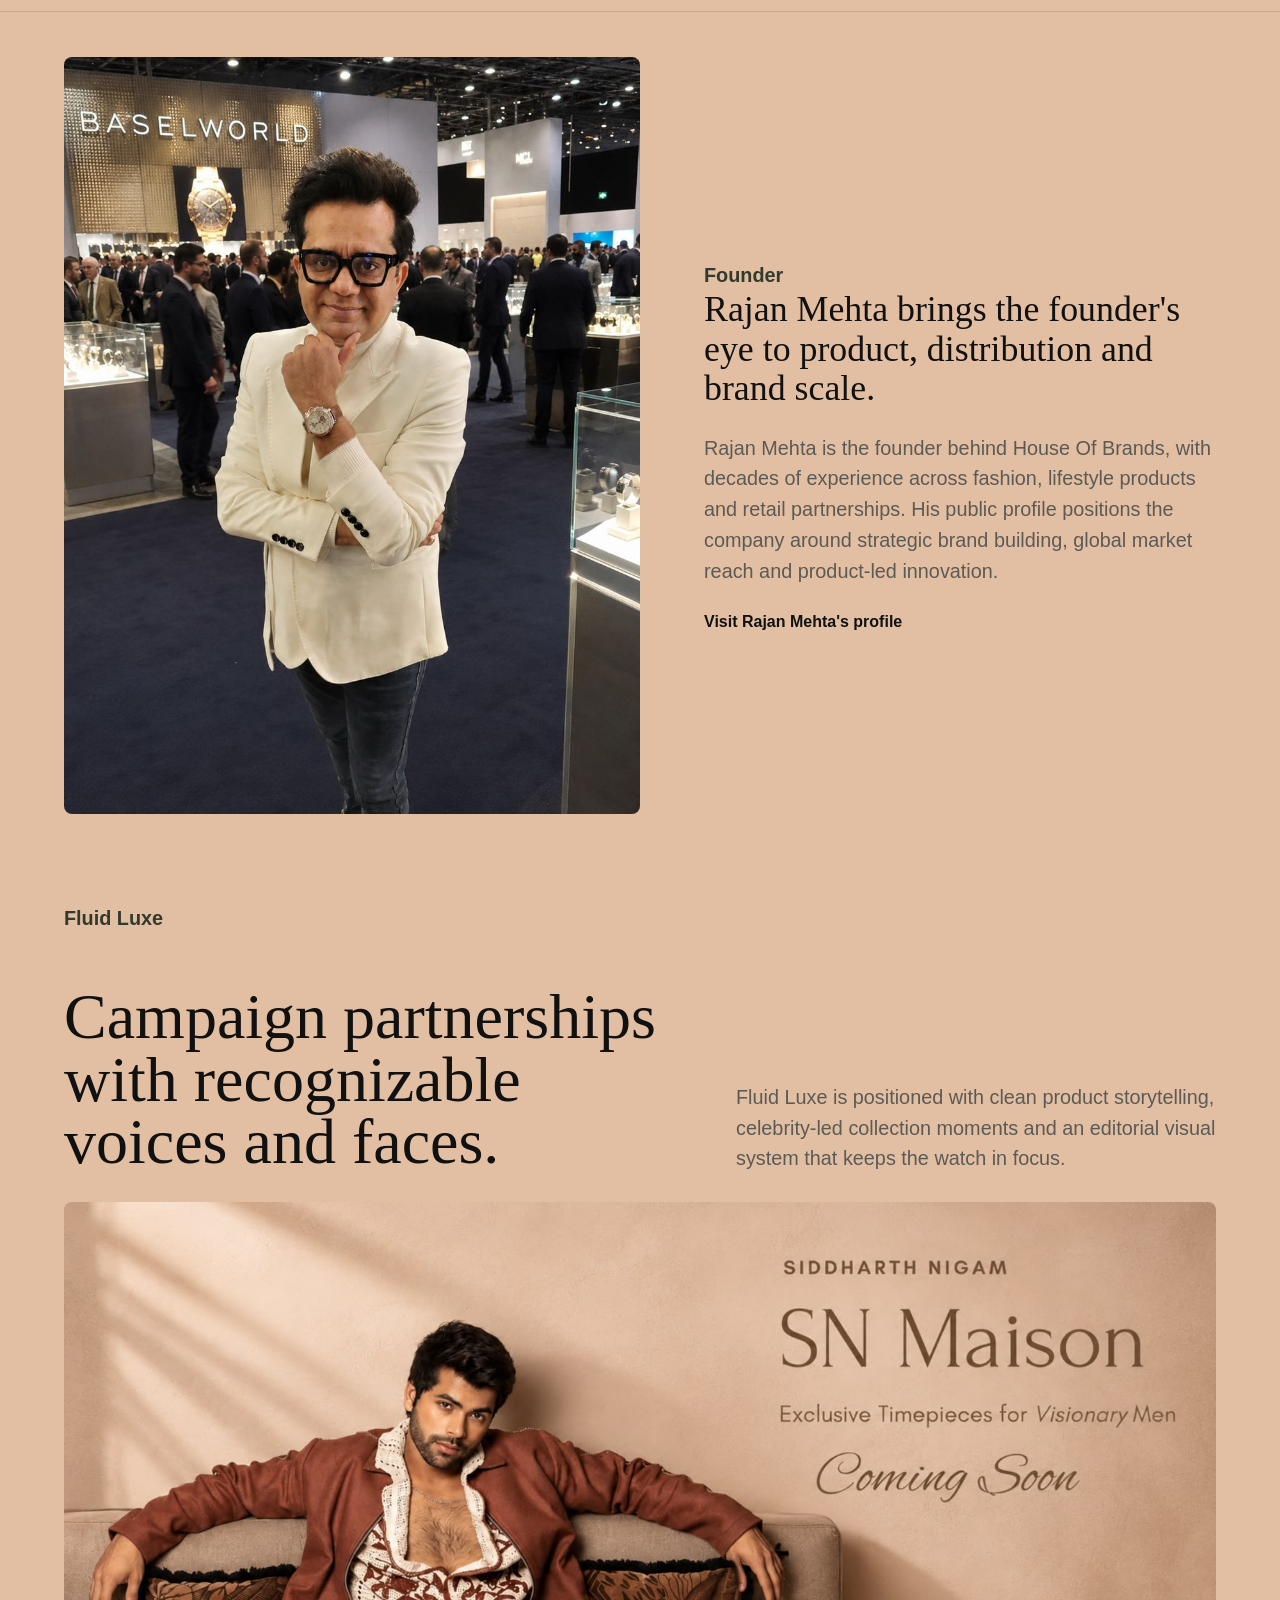
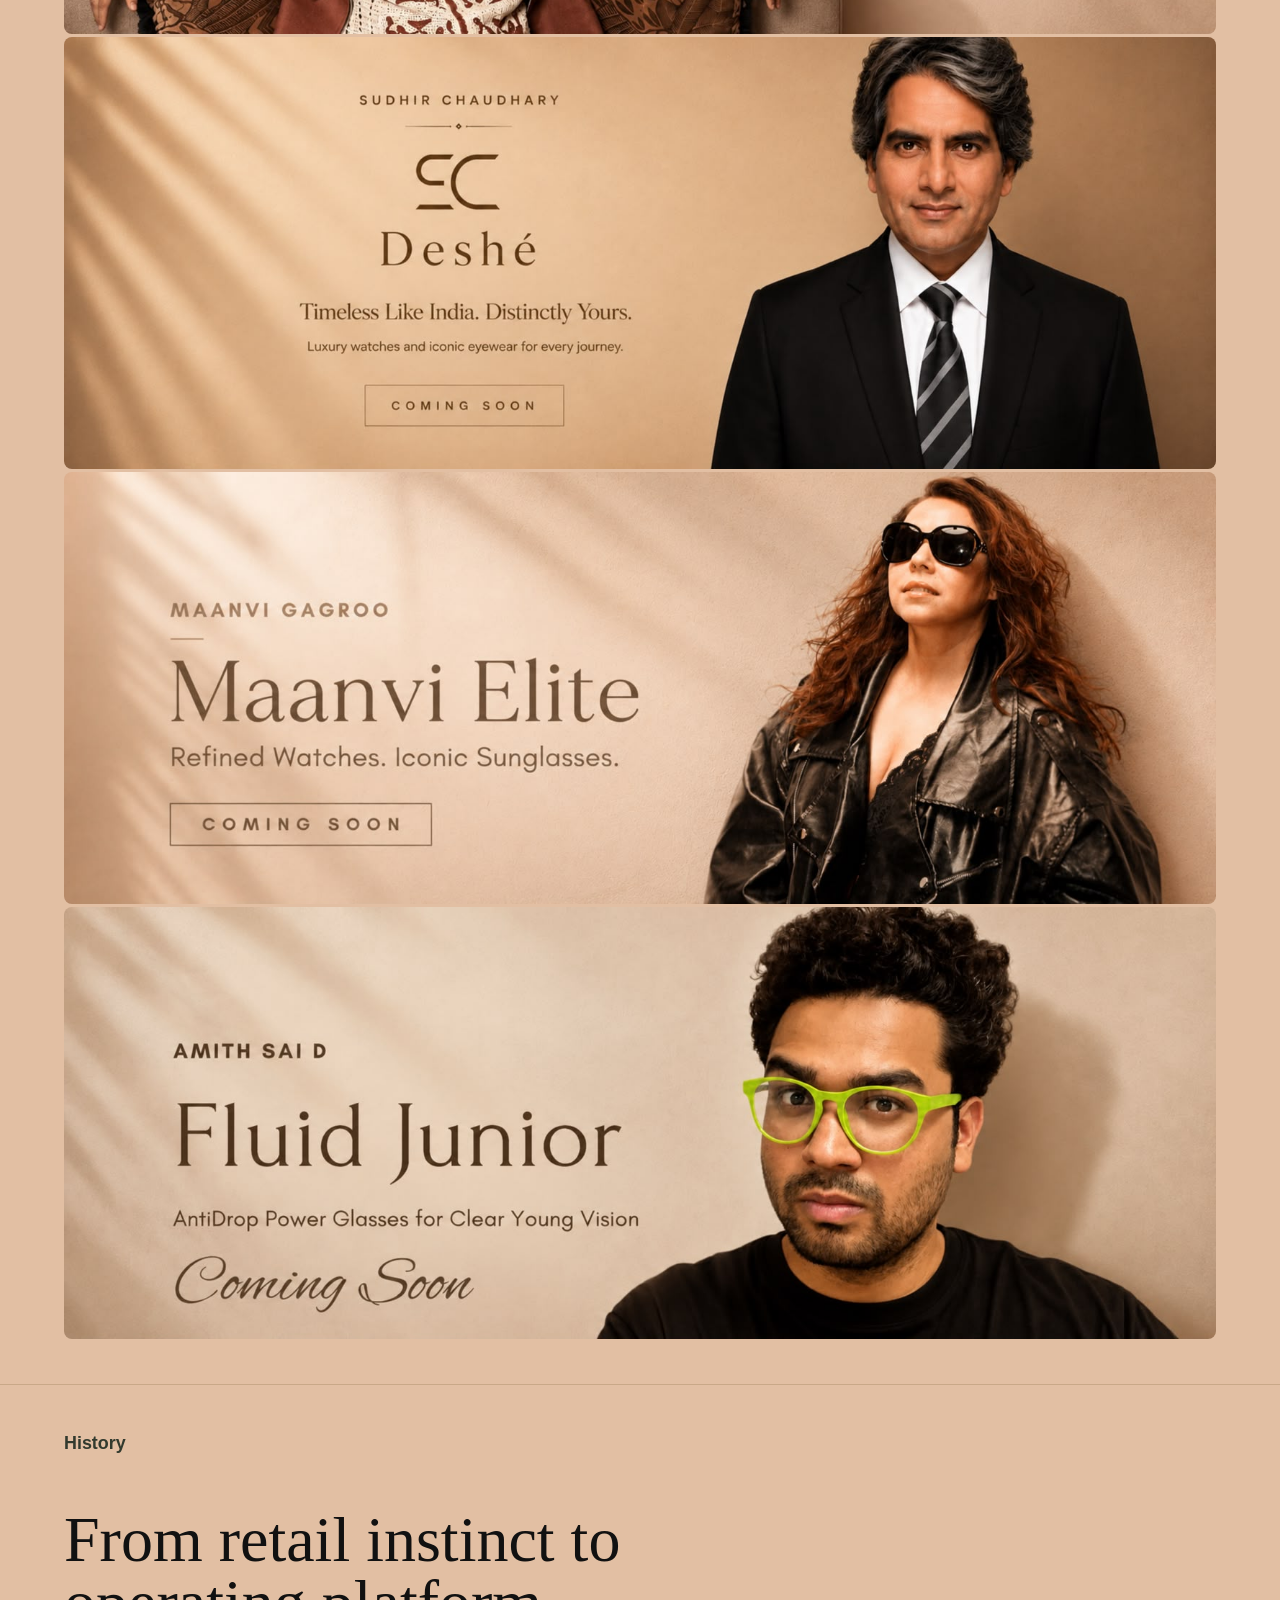
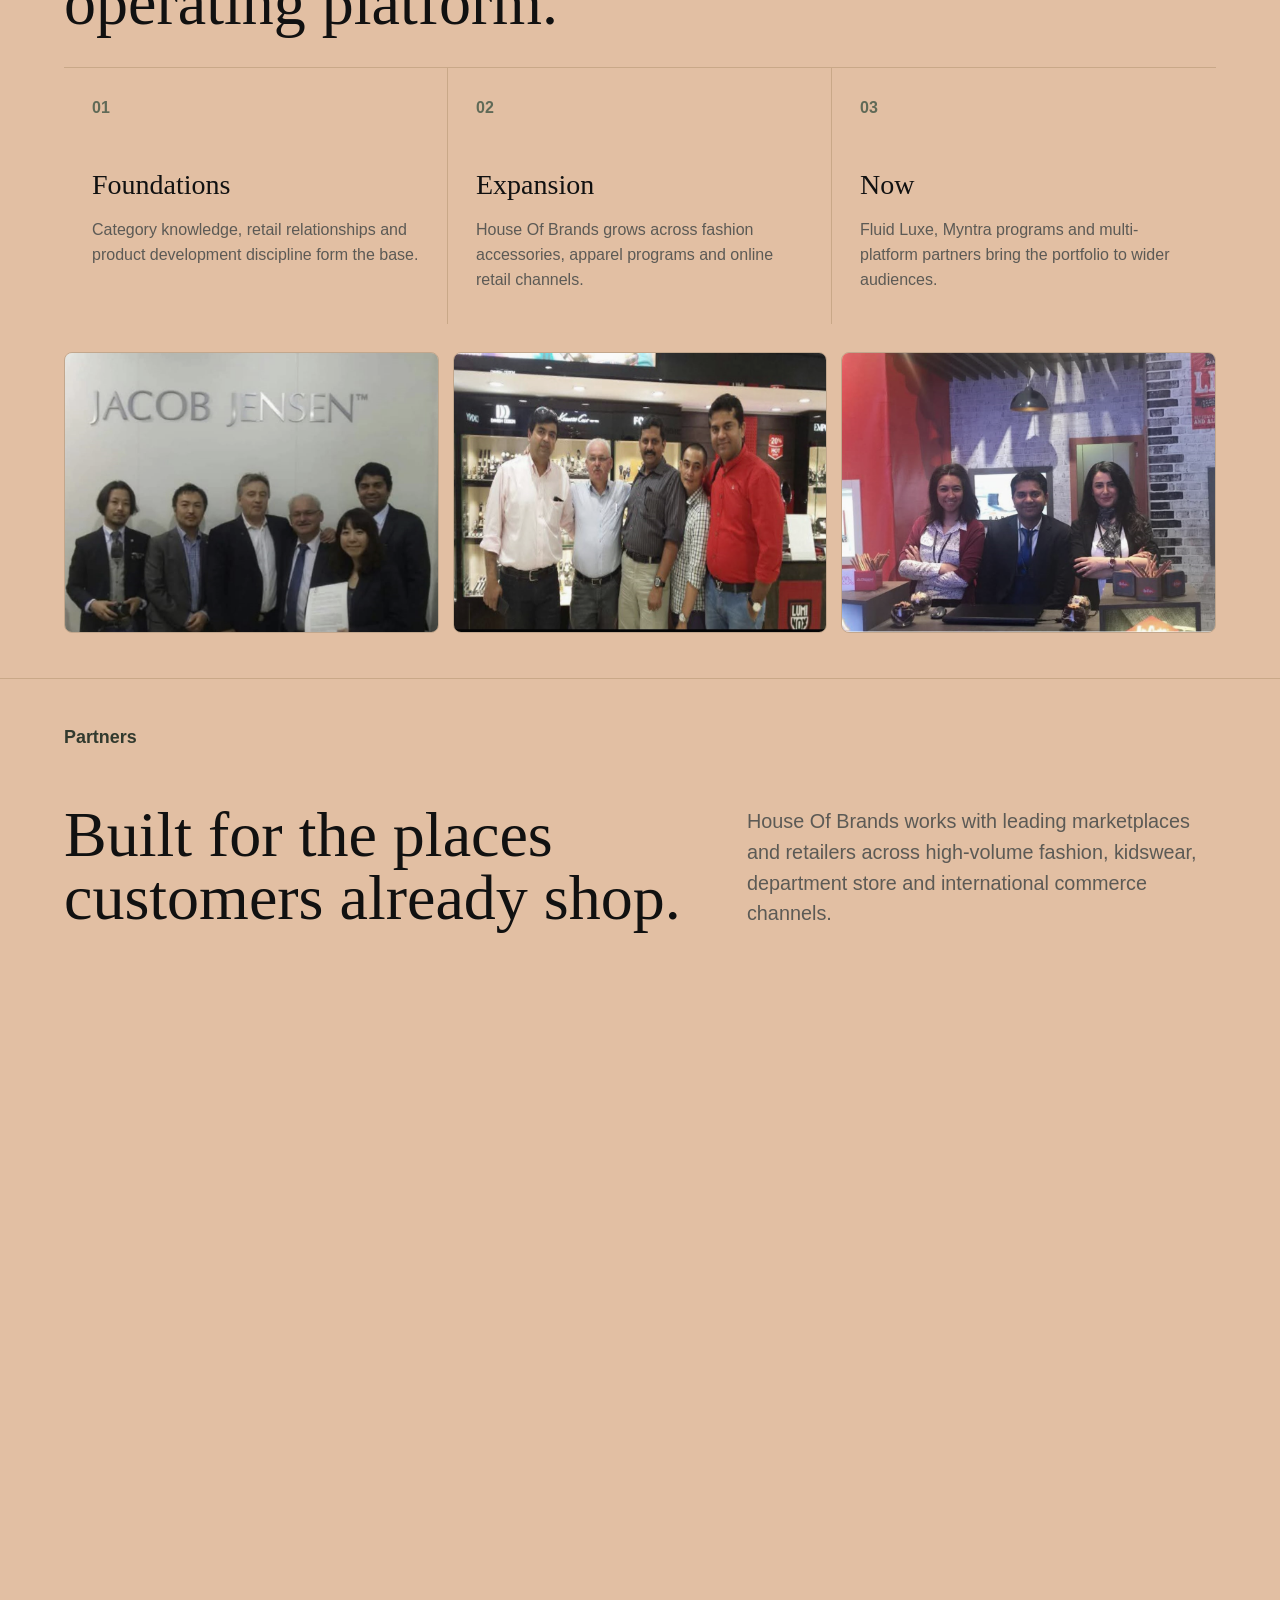
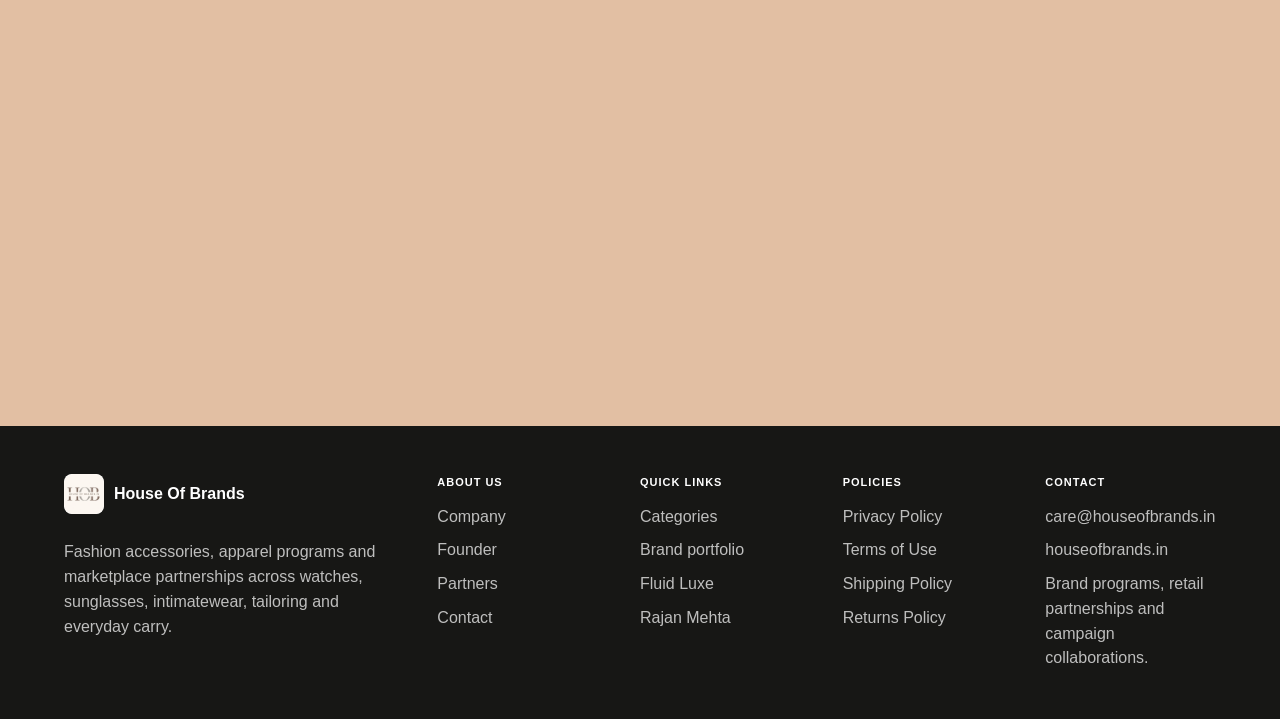
==== commit 83c2576a: "increase section-kicker headline size across all sections Bumped section-kicker from flat 15px to cl" ====
--- a/index.html
+++ b/index.html
@@ -53,13 +53,7 @@
 
         <div class="hero-overlay">
           <div class="hero-copy reveal">
-            <p class="section-kicker">Fashion, accessories and retail partnerships</p>
-            <h1>Building category-ready brands for modern marketplaces.</h1>
-            <p>
-              House of Brands partners with premium e-commerce brands, lifestyle labels, retailers,
-              and celebrity-led ventures to design, manufacture, and scale watches, sunglasses,
-              lingerie, watch gift sets, and wallet-belt gift boxes.
-            </p>
+            <h1>Building Category-Leading Products for Private Label Brands</h1>
             <div class="hero-actions">
               <a class="button button-light" href="#portfolio">See the portfolio</a>
               <a class="button button-outline-light" href="#campaigns">View campaigns</a>
@@ -209,20 +203,20 @@
           <h2>Marketplace-ready labels with recognizable category presence.</h2>
           <p>
             House Of Brands works across private labels and partner brands, including Myntra-led
-            programs and Fluid Luxe as an owned campaign-forward watch brand.
+            programs and Lavie as an owned campaign-forward lifestyle brand.
           </p>
         </div>
 
         <div class="brand-grid">
           <article class="brand-card reveal" tabindex="0">
-            <div class="brand-art">
-              <img src="assets/brands/fluid-luxe.jpg" alt="Fluid Luxe brand artwork" loading="lazy" decoding="async" />
-            </div>
-            <div class="brand-info">
-              <p>Owned brand</p>
-              <h3>Fluid Luxe</h3>
-              <span>Watch-led campaign brand with celebrity collection stories.</span>
-              <div class="brand-extra">Focus: watches, gifting edits, creator-led launch assets.</div>
+            <div class="brand-art" style="background:#ffffff;">
+              <img src="assets/brands/lavie.png" alt="Lavie brand artwork" loading="lazy" decoding="async" />
+            </div>
+            <div class="brand-info">
+              <p>Myntra program</p>
+              <h3>Lavie</h3>
+              <span>Contemporary womenswear accessories with a premium lifestyle edge.</span>
+              <div class="brand-extra">Focus: handbags, watches and curated gifting edits.</div>
             </div>
           </article>
           <article class="brand-card reveal" tabindex="0">
@@ -313,6 +307,29 @@
               <div class="brand-extra">Focus: watches, jewellery and feminine gifting edits.</div>
             </div>
           </article>
+        </div>
+      </section>
+
+      <section class="section founder-section" id="founder">
+        <div class="founder-photo reveal">
+          <img
+            src="assets/founder/rajan-mehta-baselworld.png"
+            alt="Rajan Mehta, founder of House Of Brands, at Baselworld"
+            loading="lazy"
+            decoding="async"
+          />
+        </div>
+        <div class="founder-copy reveal">
+          <p class="section-kicker">Founder</p>
+          <h2>Rajan Mehta brings the founder's eye to product, distribution and brand scale.</h2>
+          <p>
+            Rajan Mehta is the founder behind House Of Brands, with decades of experience across
+            fashion, lifestyle products and retail partnerships. His public profile positions the
+            company around strategic brand building, global market reach and product-led innovation.
+          </p>
+          <a class="text-link" href="https://www.rajanmehta.in/" target="_blank" rel="noreferrer">
+            Visit Rajan Mehta's profile
+          </a>
         </div>
       </section>
 
@@ -326,197 +343,41 @@
           </p>
         </div>
 
-        <div class="campaign-stack" aria-label="Fluid Luxe campaign partners">
-          <article class="campaign-card campaign-card-image reveal">
-            <div class="campaign-media">
-              <img
-                src="assets/campaigns/siddharth-nigam.png"
-                alt="Siddharth Nigam for Fluid Luxe"
-                loading="lazy"
-                decoding="async"
-              />
-            </div>
-            <div class="campaign-copy">
-              <h3>Siddharth Nigam</h3>
-              <p>Actor and performer-led collection story for Fluid Luxe watches.</p>
-            </div>
-          </article>
-
-          <article class="campaign-card campaign-card-image reveal">
-            <div class="campaign-media">
-              <img
-                src="assets/campaigns/maanvi-gagroo.png"
-                alt="Maanvi Gagroo for Fluid Luxe"
-                loading="lazy"
-                decoding="async"
-              />
-            </div>
-            <div class="campaign-copy">
-              <h3>Maanvi Gagroo</h3>
-              <p>Podcast-led conversation and actor-fronted styling story for Fluid Luxe.</p>
-              <div class="campaign-video-list" aria-label="Maanvi Gagroo campaign videos">
-                <a class="campaign-video-link" href="https://www.youtube.com/watch?v=g78sok6GEME" target="_blank" rel="noreferrer">
-                  <img
-                    src="assets/campaigns/thumbnails/maanvi-podcast.jpg"
-                    alt="Maanvi Gagroo podcast thumbnail"
-                    loading="lazy"
-                    decoding="async"
-                  />
-                  <span>Watch podcast</span>
-                </a>
-              </div>
-            </div>
-          </article>
-
-          <article class="campaign-card campaign-card-image reveal">
-            <div class="campaign-media">
-              <img
-                src="assets/campaigns/amith-sai-d.png"
-                alt="Amith Sai D for Fluid Luxe"
-                loading="lazy"
-                decoding="async"
-              />
-            </div>
-            <div class="campaign-copy">
-              <h3>Amith Sai D</h3>
-              <p>Podcast and short-form campaign content with a casual, digital-first edge.</p>
-              <div class="campaign-video-list campaign-video-list-compact" aria-label="Amith Sai D campaign videos">
-                <a class="campaign-video-link" href="https://www.youtube.com/watch?v=Sye1rTiBZ4M" target="_blank" rel="noreferrer">
-                  <img
-                    src="assets/campaigns/thumbnails/amith-podcast.jpg"
-                    alt="Amith Sai D podcast thumbnail"
-                    loading="lazy"
-                    decoding="async"
-                  />
-                  <span>Watch podcast</span>
-                </a>
-                <a class="campaign-video-link" href="https://www.youtube.com/shorts/FS6RUzost0k" target="_blank" rel="noreferrer" aria-label="Watch Amith Sai D short">
-                  <img
-                    src="assets/campaigns/thumbnails/amith-short-01.jpg"
-                    alt="Amith Sai D short thumbnail"
-                    loading="lazy"
-                    decoding="async"
-                  />
-                </a>
-                <a class="campaign-video-link" href="https://www.youtube.com/shorts/k6yBSKNECmw" target="_blank" rel="noreferrer" aria-label="Watch Amith Sai D short">
-                  <img
-                    src="assets/campaigns/thumbnails/amith-short-02.jpg"
-                    alt="Amith Sai D short thumbnail"
-                    loading="lazy"
-                    decoding="async"
-                  />
-                </a>
-              </div>
-            </div>
-          </article>
-
-          <article class="campaign-card campaign-card-image reveal">
-            <div class="campaign-media campaign-media-portrait">
-              <img
-                src="assets/campaigns/sudhir-chaudhary-bw.jpg"
-                alt="Sudhir Chaudhary with House Of Brands founder"
-                loading="lazy"
-                decoding="async"
-              />
-            </div>
-            <div class="campaign-copy">
-              <h3>Sudhir Chaudhary</h3>
-              <p>
-                Journalist and television news anchor included in the Fluid Luxe partnership roster.
-                The partnership brings a broadcast-led presence to the campaign mix.
-              </p>
-            </div>
-          </article>
-        </div>
-
-        <div class="reel-collage reveal" aria-label="Fluid Luxe reels and campaign content">
-          <div class="reel-collage-heading">
-            <h3>Reels and campaign content</h3>
-            <p>
-              Short-form edits from the Fluid Luxe campaign ecosystem, built for marketplace and
-              social distribution.
-            </p>
-          </div>
-          <div class="reel-grid">
-            <a class="reel-card reel-card-portrait" href="https://www.instagram.com/reel/DYugD-pNdPv/" target="_blank" rel="noreferrer" aria-label="View Fluid Luxe Instagram reel">
-              <video
-                src="assets/campaigns/videos/instagram-reel-portrait-01.mp4"
-                poster="assets/campaigns/thumbnails/reel-portrait-camera.jpg"
-                autoplay
-                muted
-                loop
-                playsinline
-              ></video>
-            </a>
-            <a class="reel-card reel-card-landscape reel-card-top" href="https://www.instagram.com/reel/DYjQSEgRIEi/" target="_blank" rel="noreferrer" aria-label="View Fluid Luxe eyewear Instagram reel">
-              <img
-                src="assets/campaigns/thumbnails/reel-landscape-eyewear.jpg"
-                alt=""
-                loading="lazy"
-                decoding="async"
-              />
-            </a>
-            <a class="reel-card reel-card-portrait" href="https://www.instagram.com/reel/DWEY_4tEa06/" target="_blank" rel="noreferrer" aria-label="View Fluid Luxe campaign Instagram reel">
-              <video
-                src="assets/campaigns/videos/instagram-reel-portrait-02.mp4"
-                poster="assets/campaigns/thumbnails/reel-portrait-camera.jpg"
-                autoplay
-                muted
-                loop
-                playsinline
-              ></video>
-            </a>
-            <a class="reel-card reel-card-landscape" href="https://www.instagram.com/reel/DUs1XSHj4g4/" target="_blank" rel="noreferrer" aria-label="View Fluid Luxe short-form Instagram reel">
-              <video
-                src="assets/campaigns/videos/instagram-reel-landscape.mp4"
-                poster="assets/campaigns/thumbnails/reel-landscape-pink-sunglasses.jpg"
-                autoplay
-                muted
-                loop
-                playsinline
-              ></video>
-            </a>
-            <a class="reel-card reel-card-portrait reel-card-center" href="https://www.instagram.com/reel/DUF3TzCEswN/" target="_blank" rel="noreferrer" aria-label="View Fluid Luxe on-set Instagram reel">
-              <img
-                src="assets/campaigns/thumbnails/reel-portrait-camera.jpg"
-                alt=""
-                loading="lazy"
-                decoding="async"
-              />
-            </a>
-            <a class="reel-card reel-card-landscape reel-card-center" href="https://www.instagram.com/reel/DSXsp2ejyFg/" target="_blank" rel="noreferrer" aria-label="View Fluid Luxe watch Instagram reel">
-              <img
-                src="assets/campaigns/thumbnails/reel-landscape-pink-sunglasses.jpg"
-                alt=""
-                loading="lazy"
-                decoding="async"
-              />
-            </a>
-          </div>
-        </div>
-      </section>
-
-      <section class="section founder-section" id="founder">
-        <div class="founder-photo reveal">
-          <img
-            src="assets/founder/rajan-mehta-founder.jpg"
-            alt="Rajan Mehta, founder of House Of Brands"
-            loading="lazy"
-            decoding="async"
-          />
-        </div>
-        <div class="founder-copy reveal">
-          <p class="section-kicker">Founder</p>
-          <h2>Rajan Mehta brings the founder's eye to product, distribution and brand scale.</h2>
-          <p>
-            Rajan Mehta is the founder behind House Of Brands, with decades of experience across
-            fashion, lifestyle products and retail partnerships. His public profile positions the
-            company around strategic brand building, global market reach and product-led innovation.
-          </p>
-          <a class="text-link" href="https://www.rajanmehta.in/" target="_blank" rel="noreferrer">
-            Visit Rajan Mehta's profile
-          </a>
-        </div>
+        <div class="campaign-banners" aria-label="Fluid Luxe campaign partners">
+          <article class="campaign-banner reveal">
+            <img
+              src="assets/campaigns/banners/siddharth-nigam-banner.png"
+              alt="Siddharth Nigam — SN Maison, exclusive timepieces for visionary men"
+              loading="lazy"
+              decoding="async"
+            />
+          </article>
+          <article class="campaign-banner reveal">
+            <img
+              src="assets/campaigns/banners/sudhir-chaudhary-banner.png"
+              alt="Sudhir Chaudhary — Deshé, timeless like India, distinctly yours"
+              loading="lazy"
+              decoding="async"
+            />
+          </article>
+          <article class="campaign-banner reveal">
+            <img
+              src="assets/campaigns/banners/maanvi-gagroo-banner.png"
+              alt="Maanvi Gagroo — Maanvi Elite, refined watches and iconic sunglasses"
+              loading="lazy"
+              decoding="async"
+            />
+          </article>
+          <article class="campaign-banner reveal">
+            <img
+              src="assets/campaigns/banners/amith-sai-d-banner.png"
+              alt="Amith Sai D — Fluid Junior, AntiDrop power glasses for clear young vision"
+              loading="lazy"
+              decoding="async"
+            />
+          </article>
+        </div>
+
       </section>
 
       <section class="section history-section" aria-label="House Of Brands history">
--- a/styles.css
+++ b/styles.css
@@ -1,17 +1,17 @@
 :root {
   --ink: #111111;
   --muted-ink: #5c5a55;
-  --paper: #f5f4ef;
-  --paper-deep: #e8e5dc;
-  --surface: #ffffff;
-  --line: #d8d4ca;
+  --paper: #e2bfa3;
+  --paper-deep: #d4a98c;
+  --surface: #e2bfa3;
+  --line: #c9a888;
   --olive: #606a57;
   --olive-dark: #323a2e;
   --charcoal: #171715;
-  --cream: #fbfaf6;
+  --cream: #e2bfa3;
   --radius: 8px;
   --section-x: clamp(20px, 5vw, 76px);
-  --section-y: clamp(64px, 8vw, 112px);
+  --section-y: clamp(28px, 3.5vw, 48px);
   --content-max: 1440px;
   --font-display: Georgia, "Times New Roman", serif;
   --font-body: "Avenir Next", "Helvetica Neue", Helvetica, sans-serif;
@@ -90,7 +90,7 @@
 .site-header.is-scrolled {
   padding-block: 12px;
   color: var(--ink);
-  background: rgba(245, 244, 239, 0.96);
+  background: rgba(226, 191, 163, 0.96);
   border-bottom: 1px solid var(--line);
 }
 
@@ -200,7 +200,7 @@
   align-items: end;
   max-width: var(--content-max);
   margin: 0 auto;
-  padding: clamp(80px, 11svh, 136px) var(--section-x) clamp(32px, 4.5svh, 56px);
+  padding: clamp(80px, 11svh, 136px) var(--section-x) clamp(20px, 2.5svh, 36px);
 }
 
 .hero-copy {
@@ -211,7 +211,7 @@
 .section-kicker {
   margin: 0 0 14px;
   color: inherit;
-  font-size: 15px;
+  font-size: clamp(17px, 1.4vw, 22px);
   font-weight: 700;
 }
 
@@ -344,7 +344,7 @@
   align-items: end;
   max-width: var(--content-max);
   margin-inline: auto;
-  margin-bottom: 44px;
+  margin-bottom: 32px;
 }
 
 .section-heading .section-kicker {
@@ -371,6 +371,10 @@
   font-size: clamp(17px, 1.55vw, 20px);
 }
 
+.company-section {
+  background: #e2bfa3;
+}
+
 .company-grid {
   display: grid;
   grid-template-columns: repeat(3, minmax(0, 1fr));
@@ -391,7 +395,6 @@
 
 .company-panel h3,
 .brand-card h3,
-.campaign-card h3,
 .timeline-item h3 {
   margin: 0;
   font-family: var(--font-display);
@@ -401,7 +404,6 @@
 
 .company-panel p,
 .brand-card p,
-.campaign-card p,
 .timeline-item p {
   margin: 12px 0 0;
   color: var(--muted-ink);
@@ -418,9 +420,14 @@
 }
 
 .scale-strip div {
+  display: flex;
+  flex-direction: column;
+  align-items: center;
+  justify-content: center;
   min-height: 148px;
   padding: 24px;
   border-right: 1px solid rgba(0, 0, 0, 0.12);
+  text-align: center;
 }
 
 .scale-strip div:last-child {
@@ -429,25 +436,24 @@
 
 .scale-strip strong {
   display: block;
-  font-family: var(--font-display);
+  font-family: var(--font-body);
   font-size: clamp(36px, 5vw, 64px);
-  font-weight: 500;
+  font-weight: 600;
   line-height: 1;
 }
 
 .scale-strip span {
   display: block;
-  max-width: 180px;
   margin-top: 14px;
   color: rgba(26, 17, 8, 0.68);
 }
 
 .image-break {
   position: relative;
-  min-height: clamp(480px, 72svh, 760px);
+  min-height: clamp(360px, 55svh, 580px);
   display: grid;
   align-items: center;
-  padding: 48px var(--section-x);
+  padding: 36px var(--section-x);
   overflow: hidden;
   color: #ffffff;
   background: var(--charcoal);
@@ -499,7 +505,7 @@
   margin-bottom: 18px;
   color: #ffffff;
   font-family: var(--font-body);
-  font-size: clamp(15px, 1.25vw, 22px);
+  font-size: clamp(17px, 1.4vw, 22px);
 }
 
 .philosophy-copy h2 {
@@ -517,19 +523,19 @@
 }
 
 .categories-section {
-  background: var(--charcoal);
+  background: #e2bfa3;
 }
 
 .categories-section .section-heading .section-kicker {
-  color: rgba(255, 255, 255, 0.5);
+  color: var(--olive-dark);
 }
 
 .categories-section .section-heading h2 {
-  color: #ffffff;
+  color: var(--ink);
 }
 
 .categories-section .section-heading p:not(.section-kicker) {
-  color: rgba(255, 255, 255, 0.6);
+  color: var(--muted-ink);
 }
 
 .category-grid {
@@ -562,9 +568,50 @@
 }
 
 .portfolio-section {
-  background: var(--cream);
+  background: #e2bfa3;
   border-block: 1px solid var(--line);
 }
+
+.portfolio-section .brand-studio {
+  background: var(--charcoal);
+  border-color: rgba(255, 255, 255, 0.1);
+  color: #ffffff;
+}
+
+.portfolio-section .brand-studio-logo {
+  background: #1e1e1b;
+}
+
+.portfolio-section .brand-studio-copy p {
+  color: rgba(255, 255, 255, 0.65);
+}
+
+.portfolio-section .brand-card {
+  background: var(--charcoal);
+  border-color: rgba(255, 255, 255, 0.1);
+  color: #ffffff;
+}
+
+.portfolio-section .brand-card:hover,
+.portfolio-section .brand-card:focus-visible {
+  background: #222220;
+  border-color: rgba(255, 255, 255, 0.28);
+}
+
+.portfolio-section .brand-art {
+  background: #ffffff;
+  border-right-color: rgba(255, 255, 255, 0.15);
+}
+
+.portfolio-section .brand-info > p {
+  color: rgba(255, 255, 255, 0.5);
+}
+
+.portfolio-section .brand-info span,
+.portfolio-section .brand-extra {
+  color: rgba(255, 255, 255, 0.62);
+}
+
 
 .brand-studio {
   display: grid;
@@ -637,8 +684,9 @@
   place-items: center;
   min-height: 188px;
   padding: 24px;
-  background: var(--surface);
-  border-right: 1px solid var(--line);
+  background: #ffffff;
+  border-right: 1px solid rgba(0, 0, 0, 0.12);
+  box-shadow: inset 0 0 0 1px rgba(0, 0, 0, 0.08);
 }
 
 .brand-art img {
@@ -663,7 +711,10 @@
 }
 
 .brand-info h3 {
-  font-size: clamp(26px, 2.4vw, 34px);
+  font-size: clamp(17px, 1.7vw, 24px);
+  white-space: nowrap;
+  overflow: hidden;
+  text-overflow: ellipsis;
 }
 
 .brand-info span,
@@ -705,8 +756,8 @@
 
 .campaign-section {
   padding: var(--section-y) 0;
-  background: var(--charcoal);
-  color: #ffffff;
+  background: #e2bfa3;
+  color: var(--ink);
 }
 
 .campaign-intro {
@@ -716,229 +767,42 @@
   align-items: end;
   max-width: var(--content-max);
   margin-inline: auto;
-  padding: 0 var(--section-x) 48px;
+  padding: 0 var(--section-x) 28px;
 }
 
 .campaign-intro .section-kicker {
   grid-column: 1 / -1;
   margin-bottom: -12px;
-  color: rgba(255, 255, 255, 0.82);
+  color: var(--olive-dark);
 }
 
 .campaign-intro p {
-  color: rgba(255, 255, 255, 0.68);
-}
-
-.campaign-stack {
-  display: grid;
-  grid-template-columns: repeat(2, minmax(0, 1fr));
-  gap: 16px;
+  color: var(--muted-ink);
+}
+
+.campaign-banners {
+  display: flex;
+  flex-direction: column;
+  gap: 3px;
   max-width: var(--content-max);
   margin-inline: auto;
   padding-inline: var(--section-x);
 }
 
-.campaign-card {
-  display: grid;
-  grid-template-rows: auto 1fr;
+.campaign-banner {
   overflow: hidden;
-  border: 1px solid rgba(255, 255, 255, 0.18);
   border-radius: var(--radius);
-  background: #22221f;
-}
-
-.campaign-media {
-  background: #11110f;
-}
-
-.campaign-media img {
+}
+
+.campaign-banner img {
   display: block;
   width: 100%;
-  aspect-ratio: 16 / 9;
   height: auto;
-  object-fit: cover;
-  object-position: center;
-}
-
-.campaign-media-portrait img {
-  aspect-ratio: 4 / 5;
-  object-position: center;
-  filter: grayscale(1) contrast(1.04);
-}
-
-.campaign-card::after {
-  display: none;
-}
-
-.campaign-copy {
-  display: grid;
-  align-content: start;
-  padding: clamp(20px, 2.8vw, 34px);
-  color: #ffffff;
-}
-
-.campaign-card p {
-  color: rgba(255, 255, 255, 0.72);
-}
-
-.campaign-video-list {
-  display: grid;
-  grid-template-columns: 1fr;
-  gap: 12px;
-  margin-top: 24px;
-}
-
-.campaign-video-list-compact {
-  grid-template-columns: repeat(2, minmax(0, 1fr));
-}
-
-.campaign-video-list-compact .campaign-video-link:first-child {
-  grid-column: 1 / -1;
-}
-
-.campaign-video-link {
-  position: relative;
-  display: block;
-  overflow: hidden;
-  min-height: 190px;
-  border: 1px solid rgba(255, 255, 255, 0.18);
-  border-radius: var(--radius);
-  background: #11110f;
-  color: #ffffff;
-}
-
-.campaign-video-link::after {
-  content: "";
-  position: absolute;
-  inset: 0;
-  background: linear-gradient(180deg, rgba(15, 15, 13, 0.08), rgba(15, 15, 13, 0.72));
-  pointer-events: none;
-}
-
-.campaign-video-link img {
-  display: block;
-  width: 100%;
-  height: 100%;
-  min-height: 190px;
-  aspect-ratio: 16 / 9;
-  object-fit: cover;
-  filter: saturate(0.9) brightness(0.86);
-  transition: filter 160ms ease;
-}
-
-.campaign-video-link span {
-  position: absolute;
-  z-index: 1;
-  left: 14px;
-  right: 14px;
-  bottom: 12px;
-  font-size: 14px;
-  font-weight: 700;
-  line-height: 1.2;
-}
-
-.campaign-video-link:hover {
-  border-color: rgba(255, 255, 255, 0.36);
-}
-
-.campaign-video-link:hover img {
-  filter: saturate(1) brightness(0.72);
-}
-
-.campaign-card-text {
-  display: grid;
-  min-height: 100%;
-  background: var(--olive-dark);
-}
-
-.campaign-card-text .campaign-copy {
-  align-content: end;
-  min-height: 320px;
-}
-
-.reel-collage {
-  max-width: var(--content-max);
-  margin: 64px auto 0;
-  padding-inline: var(--section-x);
-}
-
-.reel-collage-heading {
-  margin-bottom: 32px;
-  max-width: 680px;
-}
-
-.reel-collage-heading h3 {
-  margin: 0;
-  font-family: var(--font-display);
-  font-size: clamp(32px, 3.4vw, 52px);
-  font-weight: 500;
-  line-height: 1;
-}
-
-.reel-collage-heading p {
-  max-width: 340px;
-  margin: 18px 0 0;
-  color: rgba(255, 255, 255, 0.68);
-}
-
-.reel-grid {
-  display: grid;
-  grid-template-columns: repeat(3, 1fr);
-  grid-template-rows: clamp(240px, 22vw, 320px) clamp(130px, 12vw, 180px);
-  gap: 12px;
-}
-
-.reel-card {
-  position: relative;
-  display: block;
-  overflow: hidden;
-  color: #ffffff;
-  background: #11110f;
-  border: 1px solid rgba(255, 255, 255, 0.16);
-  border-radius: var(--radius);
-}
-
-.reel-card-portrait {
-  grid-row: 1;
-}
-
-.reel-card-landscape {
-  grid-row: 2;
-}
-
-.reel-card img,
-.reel-card video {
-  position: absolute;
-  inset: 0;
-  width: 100%;
-  height: 100%;
-  object-fit: cover;
-  filter: saturate(0.92) brightness(0.86);
-  transition: filter 160ms ease, opacity 160ms ease;
-}
-
-.reel-card-landscape img,
-.reel-card-landscape video {
-  aspect-ratio: 16 / 9;
-}
-
-.reel-card:hover {
-  border-color: rgba(255, 255, 255, 0.34);
-}
-
-.reel-card:hover img,
-.reel-card:hover video {
-  filter: saturate(1) brightness(0.76);
-}
-
-.reel-card-top img,
-.reel-card-top video {
-  object-position: center top;
-}
-
-.reel-card-center img,
-.reel-card-center video {
-  object-position: center;
+  transition: transform 500ms ease;
+}
+
+.campaign-banner:hover img {
+  transform: scale(1.01);
 }
 
 .founder-section {
@@ -958,12 +822,17 @@
 
 .founder-photo img {
   width: 100%;
-  aspect-ratio: 4 / 3;
-  object-fit: cover;
+  height: auto;
+  display: block;
 }
 
 .founder-copy {
   max-width: 680px;
+}
+
+.founder-copy h2 {
+  font-size: clamp(26px, 2.8vw, 42px);
+  line-height: 1.1;
 }
 
 .founder-copy .section-kicker {
@@ -1041,9 +910,10 @@
   aspect-ratio: 1;
   object-fit: contain;
   padding: 24px;
-  border: 1px solid var(--line);
+  border: 1px solid rgba(0, 0, 0, 0.12);
   border-radius: var(--radius);
-  background: var(--surface);
+  background: #ffffff;
+  box-shadow: inset 0 0 0 1px rgba(0, 0, 0, 0.08);
 }
 
 .contact-section {
@@ -1283,7 +1153,7 @@
 @media (max-width: 720px) {
   :root {
     --section-x: 18px;
-    --section-y: 56px;
+    --section-y: 28px;
   }
 
   .site-header {
@@ -1295,7 +1165,7 @@
   }
 
   .site-header.is-scrolled {
-    background: rgba(245, 244, 239, 0.97);
+    background: rgba(226, 191, 163, 0.97);
   }
 
   .brand-logo {
@@ -1356,11 +1226,15 @@
 
   .section-heading h2,
   .campaign-intro h2,
-  .founder-copy h2,
   .image-break h2,
   .contact-panel h2 {
     font-size: clamp(32px, 10.5vw, 48px);
     line-height: 1.02;
+  }
+
+  .founder-copy h2 {
+    font-size: clamp(22px, 6vw, 32px);
+    line-height: 1.12;
   }
 
   .section-heading {
@@ -1474,7 +1348,7 @@
 
   .philosophy-copy .section-kicker {
     margin-bottom: 12px;
-    font-size: 15px;
+    font-size: 17px;
   }
 
   .philosophy-copy h2 {
@@ -1557,17 +1431,11 @@
   }
 
   .campaign-section {
-    padding: 56px 0;
+    padding: 28px 0;
   }
 
   .campaign-intro {
     padding-bottom: 28px;
-  }
-
-  .campaign-stack {
-    grid-template-columns: 1fr;
-    gap: 12px;
-    padding-inline: var(--section-x);
   }
 
   .history-media {
@@ -1587,49 +1455,6 @@
 
   .partner-grid img {
     padding: 18px;
-  }
-
-  .campaign-card {
-    min-height: 0;
-  }
-
-  .campaign-copy {
-    padding: 20px;
-  }
-
-  .campaign-video-list,
-  .campaign-video-list-compact {
-    grid-template-columns: 1fr;
-  }
-
-  .campaign-video-list-compact .campaign-video-link:first-child {
-    grid-column: auto;
-  }
-
-  .campaign-video-link {
-    min-height: 150px;
-  }
-
-  .campaign-card-text .campaign-copy {
-    min-height: 220px;
-  }
-
-  .reel-collage {
-    margin-top: 36px;
-  }
-
-  .reel-grid {
-    grid-template-columns: repeat(3, 1fr);
-    grid-template-rows: clamp(180px, 28vw, 260px) clamp(110px, 16vw, 160px);
-    gap: 10px;
-  }
-
-  .reel-card-portrait {
-    grid-row: 1;
-  }
-
-  .reel-card-landscape {
-    grid-row: 2;
   }
 
   .contact-actions,
